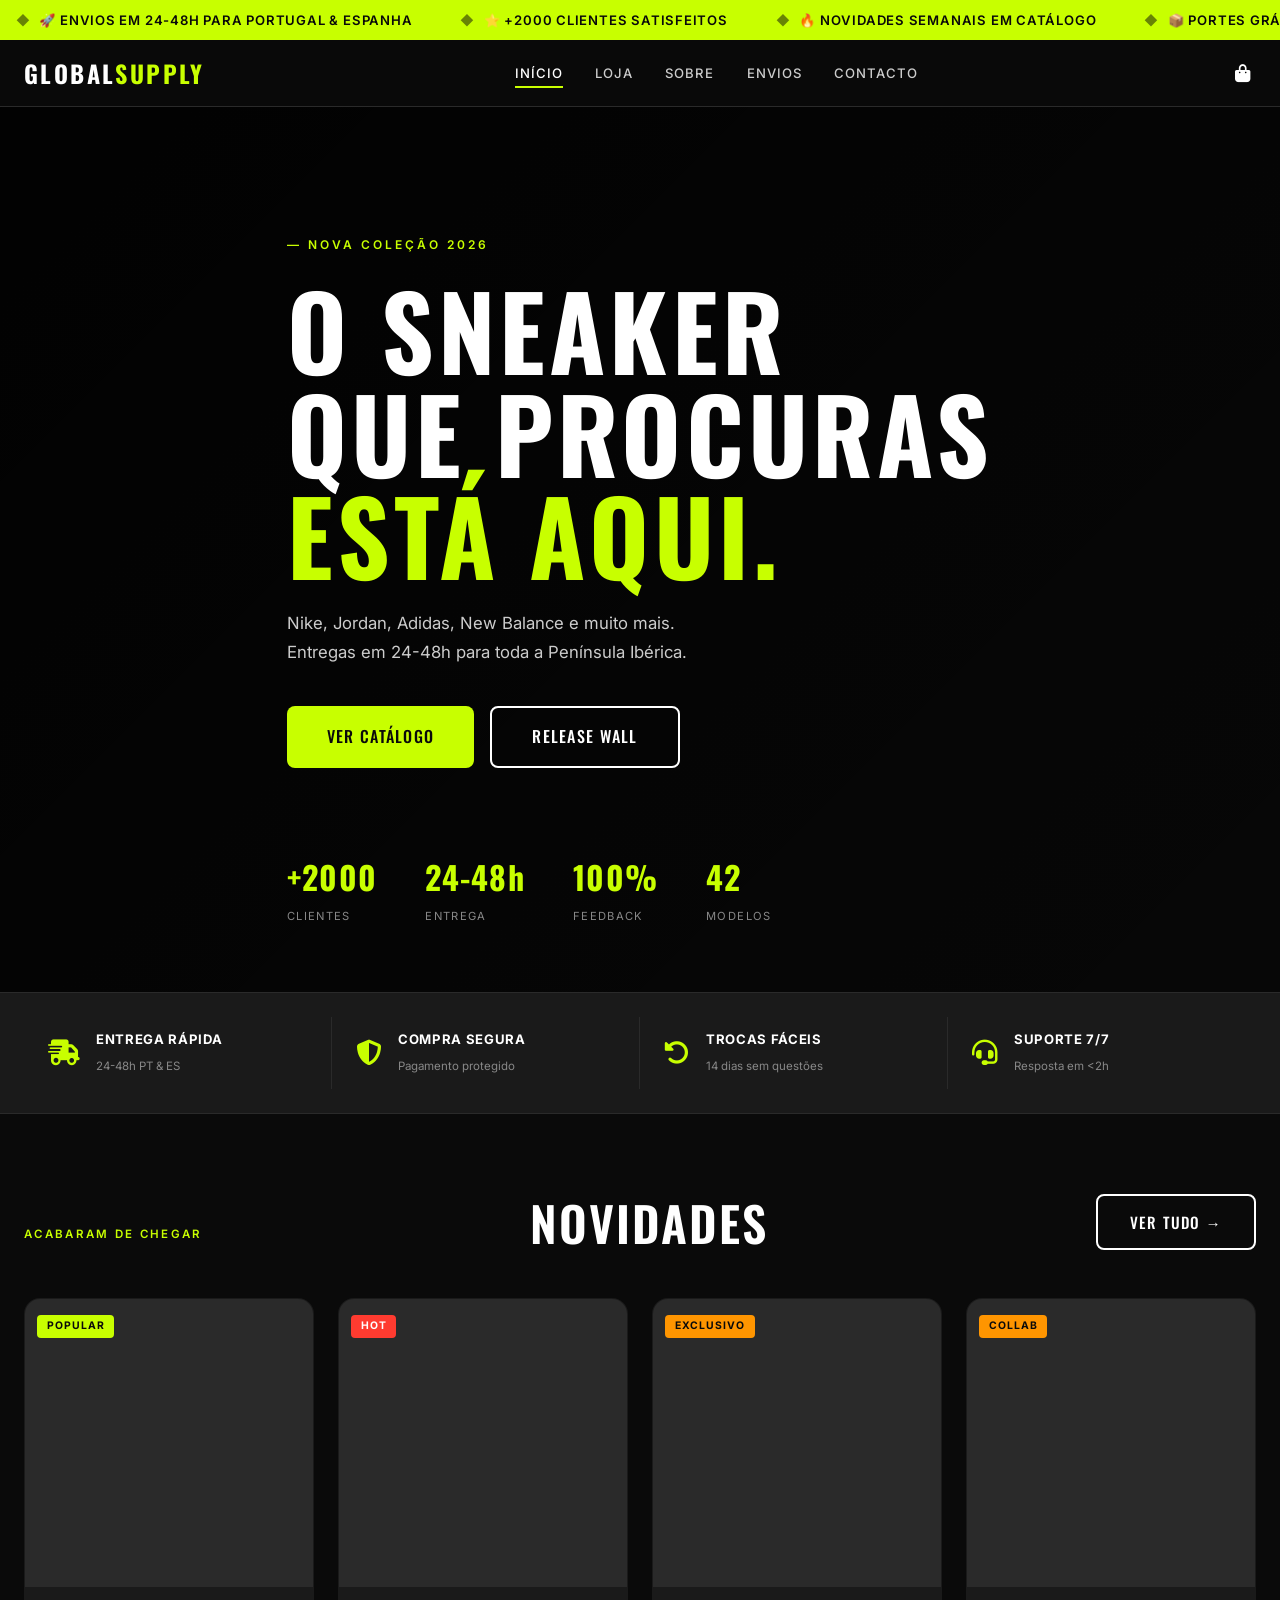
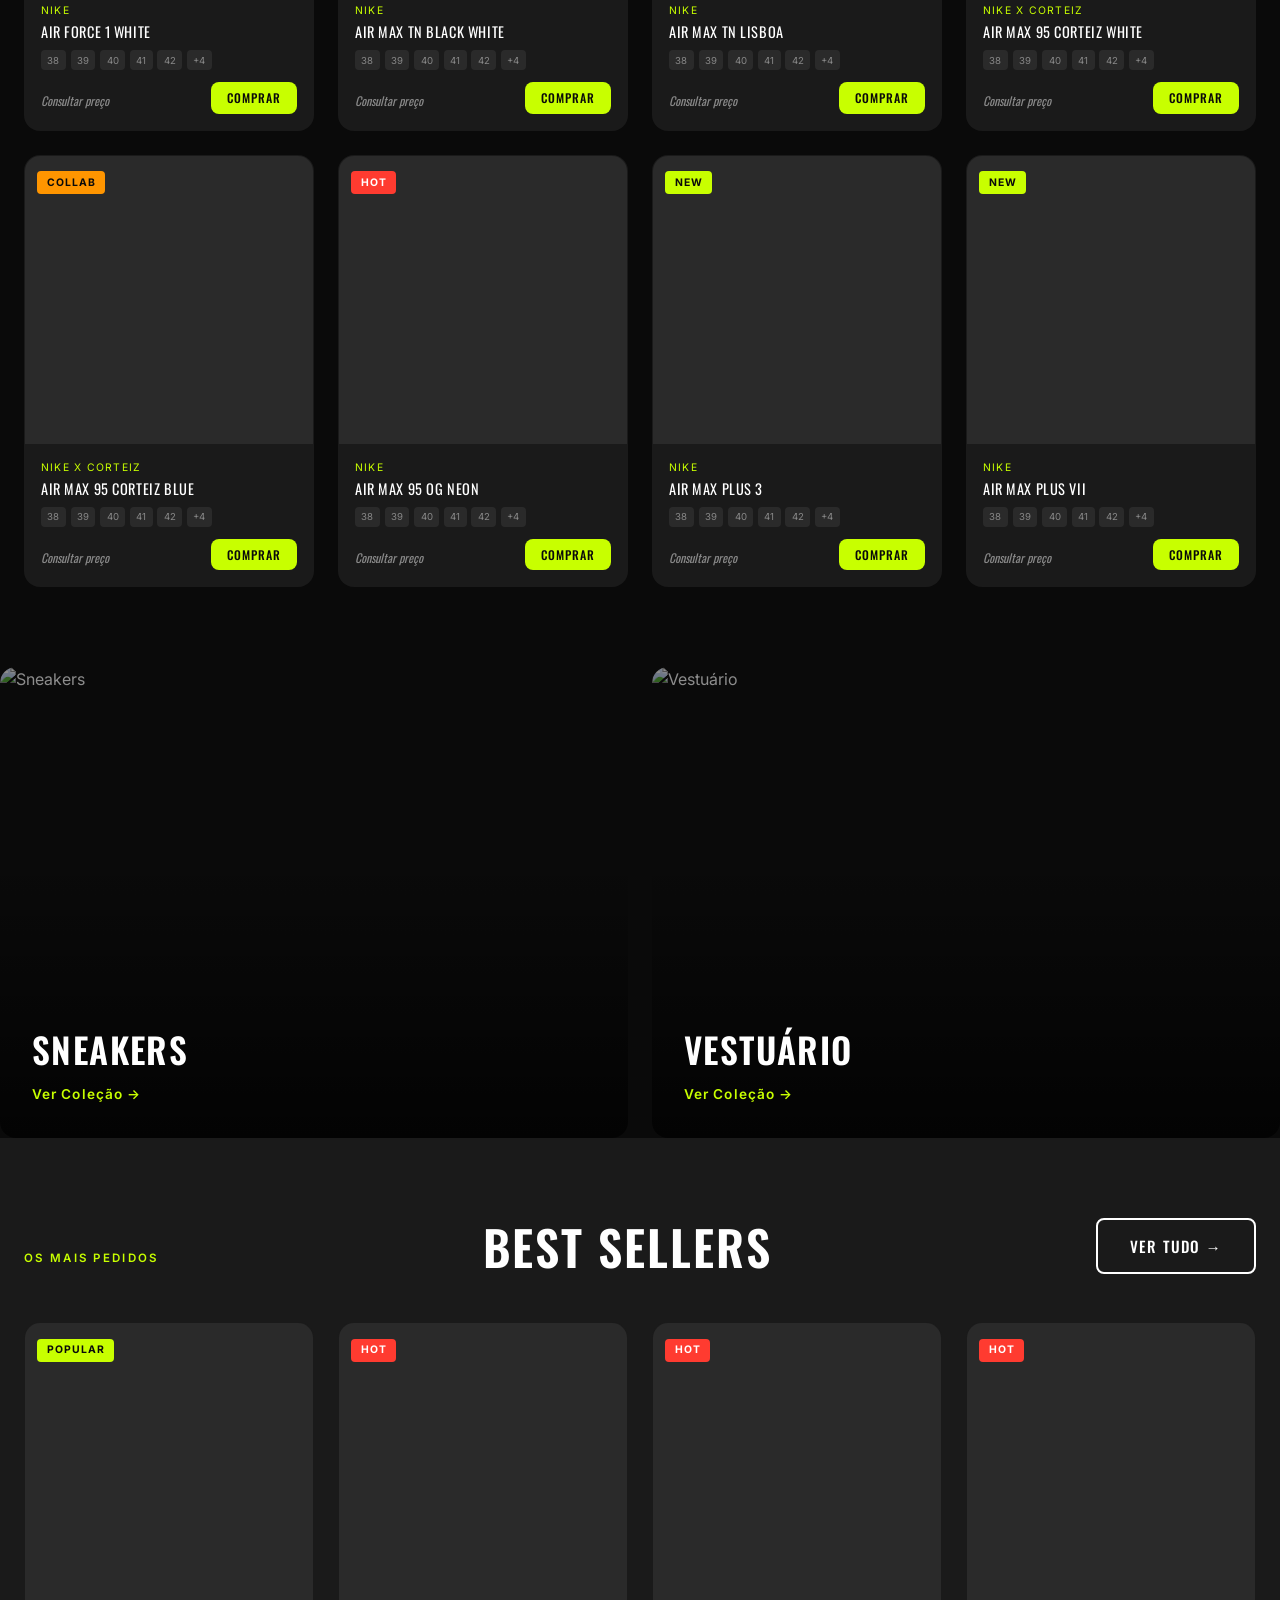
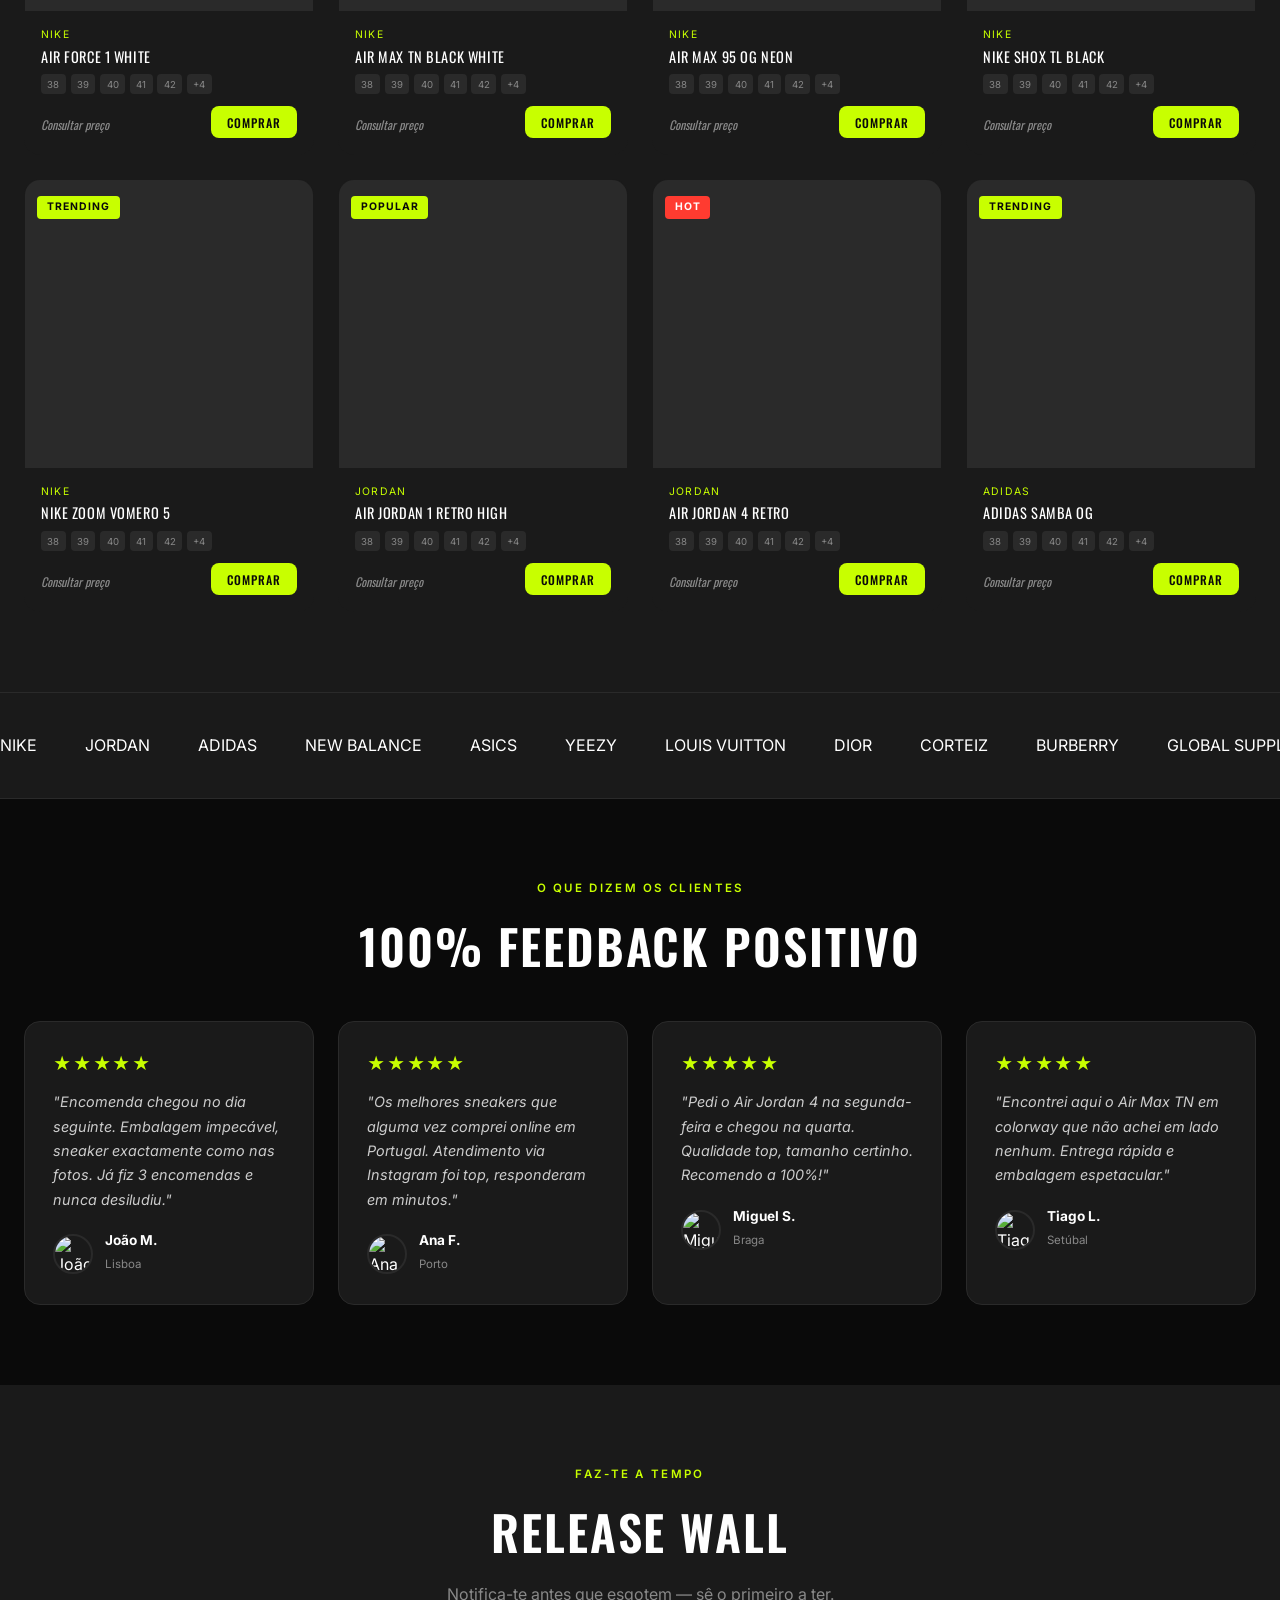
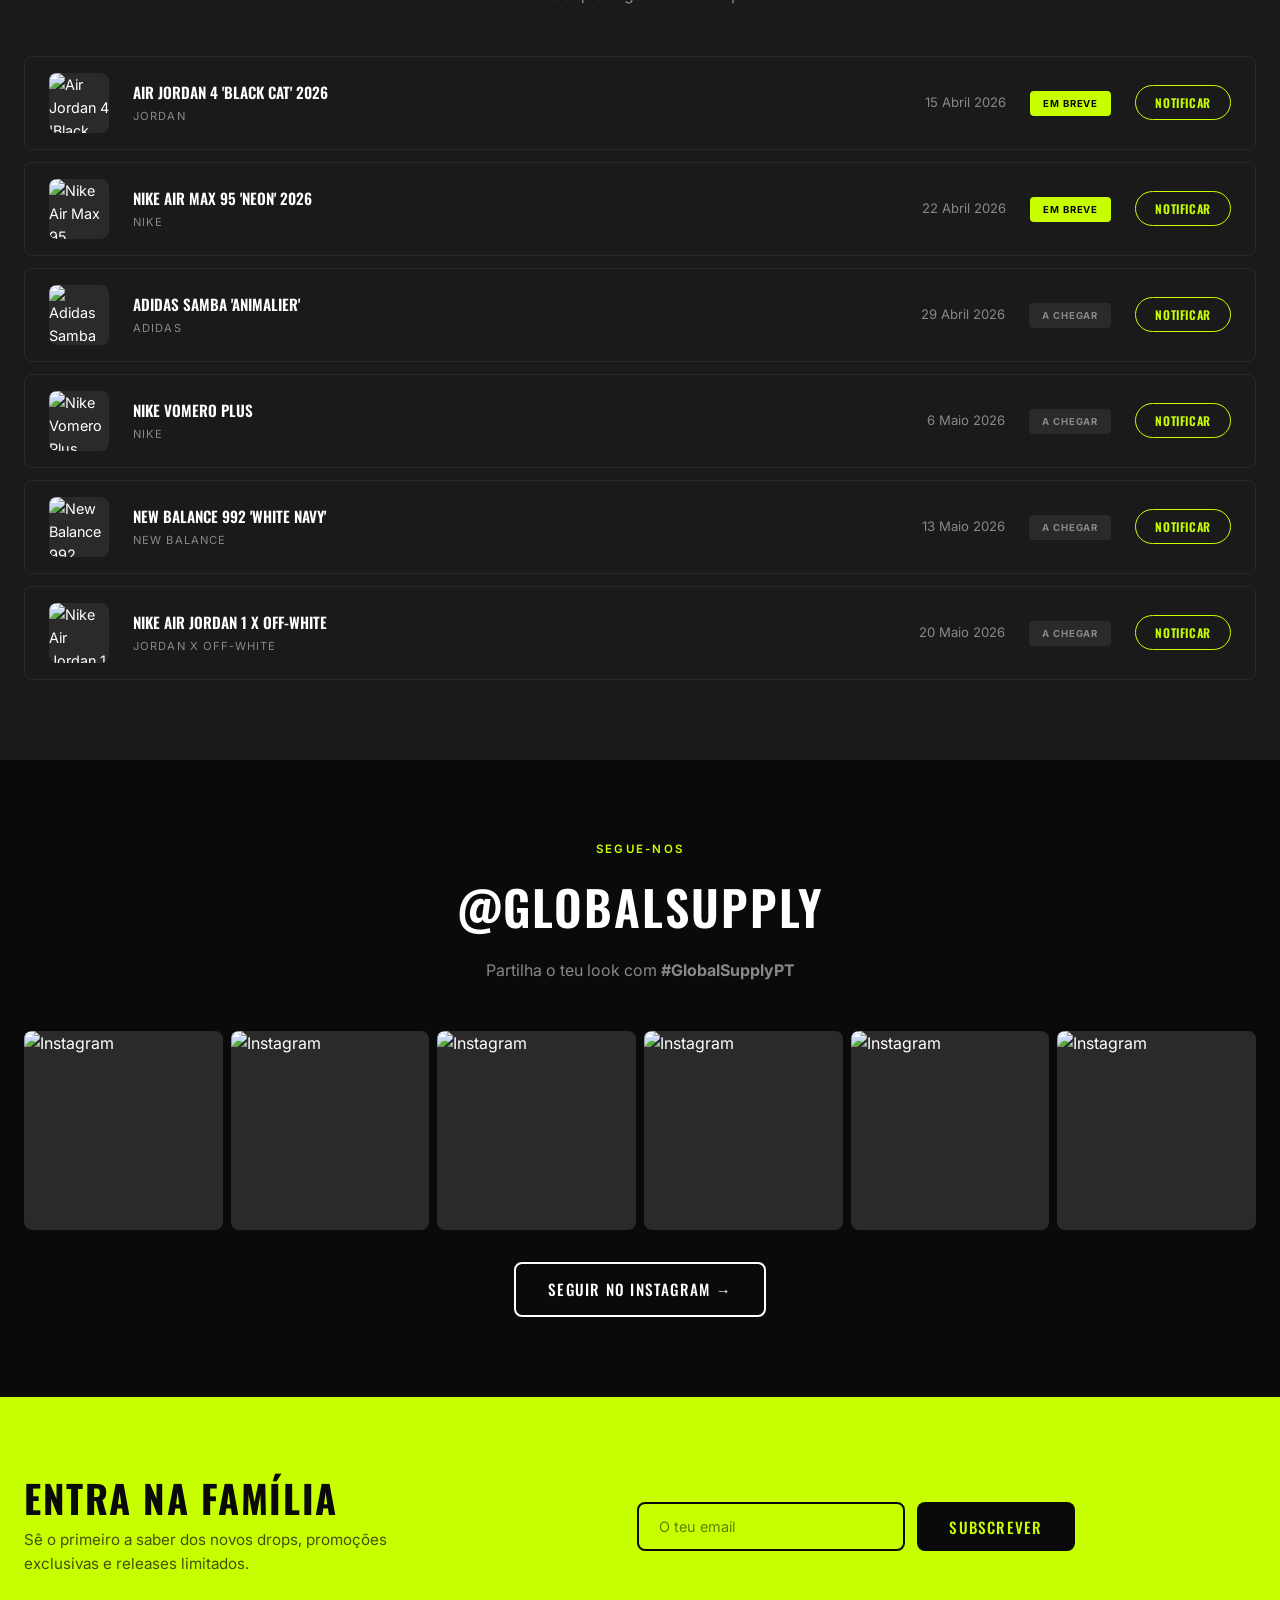
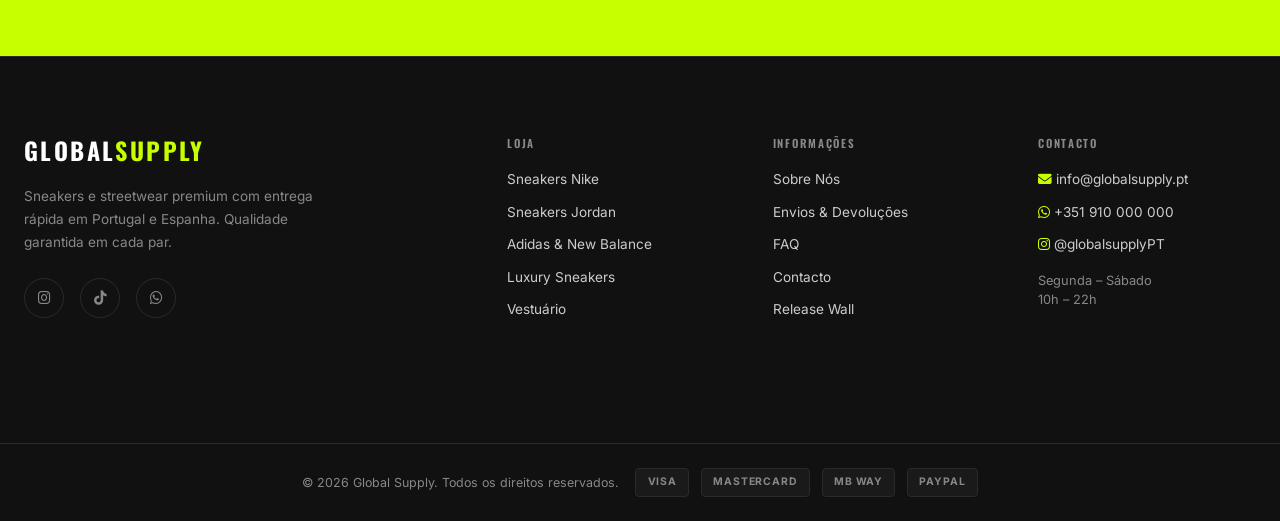
==== index.html @ 7aad477e "Fix: replace broken Unsplash images with picsum.photos + remove duplicate CSS hero/trust block" ====
<!DOCTYPE html>
<html lang="pt">
<head>
  <meta charset="UTF-8">
  <meta name="viewport" content="width=device-width, initial-scale=1.0">
  <meta name="description" content="Global Supply — Sneakers e Streetwear Premium. Entrega rápida em Portugal e Espanha.">
  <title>Global Supply | Sneakers & Streetwear</title>
  <link rel="preconnect" href="https://fonts.googleapis.com">
  <link rel="preconnect" href="https://fonts.gstatic.com" crossorigin>
  <link href="https://fonts.googleapis.com/css2?family=Oswald:wght@400;500;600;700&family=Inter:wght@300;400;500;600;700&display=swap" rel="stylesheet">
  <link rel="stylesheet" href="https://cdnjs.cloudflare.com/ajax/libs/font-awesome/6.5.0/css/all.min.css">
  <link rel="stylesheet" href="css/style.css">
</head>
<body>

<!-- ANNOUNCEMENT BAR -->
<div class="announcement-bar">
  <div class="announcement-track">
    <span>🚀 Envios em 24-48h para Portugal &amp; Espanha</span>
    <span>⭐ +2000 clientes satisfeitos</span>
    <span>🔥 Novidades semanais em catálogo</span>
    <span>📦 Portes grátis em compras acima de €70</span>
    <span>🚀 Envios em 24-48h para Portugal &amp; Espanha</span>
    <span>⭐ +2000 clientes satisfeitos</span>
    <span>🔥 Novidades semanais em catálogo</span>
    <span>📦 Portes grátis em compras acima de €70</span>
  </div>
</div>

<!-- HEADER -->
<header class="header" id="header">
  <div class="header-inner container">
    <a href="index.html" class="logo">GLOBAL<span>SUPPLY</span></a>
    <nav class="nav">
      <a href="index.html" class="active">Início</a>
      <a href="pages/shop.html">Loja</a>
      <a href="pages/about.html">Sobre</a>
      <a href="pages/shipping.html">Envios</a>
      <a href="pages/contact.html">Contacto</a>
    </nav>
    <div class="header-actions">
      <button class="cart-btn" onclick="openCart()" aria-label="Carrinho">
        <i class="fas fa-shopping-bag"></i>
        <span class="cart-count"></span>
      </button>
      <button class="hamburger" onclick="toggleMobileNav()" aria-label="Menu">
        <span></span><span></span><span></span>
      </button>
    </div>
  </div>
</header>

<!-- MOBILE NAV -->
<nav class="mobile-nav" id="mobile-nav">
  <div class="mobile-nav-header">
    <span class="logo">GLOBAL<em>SUPPLY</em></span>
    <button onclick="toggleMobileNav()" style="background:none;border:none;color:var(--white);font-size:1.5rem;cursor:pointer">✕</button>
  </div>
  <a href="index.html" onclick="toggleMobileNav()">Início</a>
  <a href="pages/shop.html" onclick="toggleMobileNav()">Loja</a>
  <a href="pages/about.html" onclick="toggleMobileNav()">Sobre Nós</a>
  <a href="pages/shipping.html" onclick="toggleMobileNav()">Envios &amp; Devoluções</a>
  <a href="pages/faq.html" onclick="toggleMobileNav()">FAQ</a>
  <a href="pages/contact.html" onclick="toggleMobileNav()">Contacto</a>
</nav>

<!-- HERO -->
<section class="hero">
  <div class="hero-bg" style="background-image:url('https://picsum.photos/seed/gshero/1920/1080')"></div>
  <div class="hero-overlay"></div>
  <div class="container hero-content">
    <p class="hero-eyebrow">— Nova Coleção 2026</p>
    <h1 class="hero-title">O SNEAKER<br>QUE PROCURAS<br><span>ESTÁ AQUI.</span></h1>
    <p class="hero-sub">Nike, Jordan, Adidas, New Balance e muito mais.<br>Entregas em 24-48h para toda a Península Ibérica.</p>
    <div class="hero-ctas">
      <a href="pages/shop.html" class="btn btn-primary btn-lg">Ver Catálogo</a>
      <a href="#releases" class="btn btn-outline btn-lg">Release Wall</a>
    </div>
    <div class="hero-stats">
      <div class="hero-stat">
        <span class="stat-num">+2000</span>
        <span class="stat-label">Clientes</span>
      </div>
      <div class="hero-stat">
        <span class="stat-num">24-48h</span>
        <span class="stat-label">Entrega</span>
      </div>
      <div class="hero-stat">
        <span class="stat-num">100%</span>
        <span class="stat-label">Feedback</span>
      </div>
      <div class="hero-stat">
        <span class="stat-num">42</span>
        <span class="stat-label">Modelos</span>
      </div>
    </div>
  </div>
</section>

<!-- TRUST BAR -->
<section class="trust-bar">
  <div class="container trust-grid">
    <div class="trust-item">
      <i class="fas fa-shipping-fast"></i>
      <div>
        <strong>Entrega Rápida</strong>
        <span>24-48h PT &amp; ES</span>
      </div>
    </div>
    <div class="trust-item">
      <i class="fas fa-shield-alt"></i>
      <div>
        <strong>Compra Segura</strong>
        <span>Pagamento protegido</span>
      </div>
    </div>
    <div class="trust-item">
      <i class="fas fa-undo-alt"></i>
      <div>
        <strong>Trocas Fáceis</strong>
        <span>14 dias sem questões</span>
      </div>
    </div>
    <div class="trust-item">
      <i class="fas fa-headset"></i>
      <div>
        <strong>Suporte 7/7</strong>
        <span>Resposta em &lt;2h</span>
      </div>
    </div>
  </div>
</section>

<!-- NEW ARRIVALS -->
<section class="section" id="new-arrivals">
  <div class="container">
    <div class="section-header">
      <p class="section-eyebrow">Acabaram de chegar</p>
      <h2 class="section-title">NOVIDADES</h2>
      <a href="pages/shop.html" class="btn btn-outline">Ver Tudo →</a>
    </div>
    <div class="products-grid" id="new-arrivals-grid">
      <!-- JS renders here -->
    </div>
  </div>
</section>

<!-- CATEGORY SPLIT -->
<section class="category-split">
  <a href="pages/shop.html?cat=sneakers" class="cat-card">
    <img src="https://picsum.photos/seed/gscat1/900/675" alt="Sneakers">
    <div class="cat-card-overlay"></div>
    <div class="cat-card-content">
      <h3>SNEAKERS</h3>
      <span>Ver Coleção →</span>
    </div>
  </a>
  <a href="pages/shop.html?cat=clothing" class="cat-card">
    <img src="https://picsum.photos/seed/gscat2/900/675" alt="Vestuário">
    <div class="cat-card-overlay"></div>
    <div class="cat-card-content">
      <h3>VESTUÁRIO</h3>
      <span>Ver Coleção →</span>
    </div>
  </a>
</section>

<!-- BEST SELLERS -->
<section class="section section-dark" id="best-sellers">
  <div class="container">
    <div class="section-header">
      <p class="section-eyebrow">Os mais pedidos</p>
      <h2 class="section-title">BEST SELLERS</h2>
      <a href="pages/shop.html" class="btn btn-outline">Ver Tudo →</a>
    </div>
    <div class="products-grid" id="best-sellers-grid">
      <!-- JS renders here -->
    </div>
  </div>
</section>

<!-- BRANDS MARQUEE -->
<section class="brands-section">
  <div class="brands-track">
    <span>NIKE</span><span>JORDAN</span><span>ADIDAS</span><span>NEW BALANCE</span>
    <span>ASICS</span><span>YEEZY</span><span>LOUIS VUITTON</span><span>DIOR</span>
    <span>CORTEIZ</span><span>BURBERRY</span><span>GLOBAL SUPPLY</span>
    <span>NIKE</span><span>JORDAN</span><span>ADIDAS</span><span>NEW BALANCE</span>
    <span>ASICS</span><span>YEEZY</span><span>LOUIS VUITTON</span><span>DIOR</span>
    <span>CORTEIZ</span><span>BURBERRY</span><span>GLOBAL SUPPLY</span>
  </div>
</section>

<!-- REVIEWS -->
<section class="section" id="reviews">
  <div class="container">
    <div class="section-header centered">
      <p class="section-eyebrow">O que dizem os clientes</p>
      <h2 class="section-title">100% FEEDBACK POSITIVO</h2>
    </div>
    <div class="reviews-grid">
      <div class="review-card">
        <div class="review-stars">★★★★★</div>
        <p class="review-text">"Encomenda chegou no dia seguinte. Embalagem impecável, sneaker exactamente como nas fotos. Já fiz 3 encomendas e nunca desiludiu."</p>
        <div class="review-author">
          <img src="https://picsum.photos/seed/gsrev1/50/50" alt="João M.">
          <div>
            <strong>João M.</strong>
            <span>Lisboa</span>
          </div>
        </div>
      </div>
      <div class="review-card">
        <div class="review-stars">★★★★★</div>
        <p class="review-text">"Os melhores sneakers que alguma vez comprei online em Portugal. Atendimento via Instagram foi top, responderam em minutos."</p>
        <div class="review-author">
          <img src="https://picsum.photos/seed/gsrev2/50/50" alt="Ana F.">
          <div>
            <strong>Ana F.</strong>
            <span>Porto</span>
          </div>
        </div>
      </div>
      <div class="review-card">
        <div class="review-stars">★★★★★</div>
        <p class="review-text">"Pedi o Air Jordan 4 na segunda-feira e chegou na quarta. Qualidade top, tamanho certinho. Recomendo a 100%!"</p>
        <div class="review-author">
          <img src="https://picsum.photos/seed/gsrev3/50/50" alt="Miguel S.">
          <div>
            <strong>Miguel S.</strong>
            <span>Braga</span>
          </div>
        </div>
      </div>
      <div class="review-card">
        <div class="review-stars">★★★★★</div>
        <p class="review-text">"Encontrei aqui o Air Max TN em colorway que não achei em lado nenhum. Entrega rápida e embalagem espetacular."</p>
        <div class="review-author">
          <img src="https://picsum.photos/seed/gsrev4/50/50" alt="Tiago L.">
          <div>
            <strong>Tiago L.</strong>
            <span>Setúbal</span>
          </div>
        </div>
      </div>
    </div>
  </div>
</section>

<!-- RELEASE WALL -->
<section class="section section-dark" id="releases">
  <div class="container">
    <div class="section-header centered">
      <p class="section-eyebrow">Faz-te a tempo</p>
      <h2 class="section-title">RELEASE WALL</h2>
      <p style="color:var(--text-muted);margin-top:.5rem">Notifica-te antes que esgotem — sê o primeiro a ter.</p>
    </div>
    <div class="release-table" id="release-table">
      <!-- JS renders here -->
    </div>
  </div>
</section>

<!-- INSTAGRAM SECTION -->
<section class="insta-section section">
  <div class="container">
    <div class="section-header centered">
      <p class="section-eyebrow">Segue-nos</p>
      <h2 class="section-title">@GLOBALSUPPLY</h2>
      <p style="color:var(--text-muted);margin-top:.5rem">Partilha o teu look com <strong>#GlobalSupplyPT</strong></p>
    </div>
    <div class="insta-grid">
      <a href="https://instagram.com" target="_blank" rel="noopener" class="insta-post">
        <img src="https://picsum.photos/seed/gsinsta1/400/400" alt="Instagram">
        <div class="insta-hover"><i class="fab fa-instagram"></i></div>
      </a>
      <a href="https://instagram.com" target="_blank" rel="noopener" class="insta-post">
        <img src="https://picsum.photos/seed/gsinsta2/400/400" alt="Instagram">
        <div class="insta-hover"><i class="fab fa-instagram"></i></div>
      </a>
      <a href="https://instagram.com" target="_blank" rel="noopener" class="insta-post">
        <img src="https://picsum.photos/seed/gsinsta3/400/400" alt="Instagram">
        <div class="insta-hover"><i class="fab fa-instagram"></i></div>
      </a>
      <a href="https://instagram.com" target="_blank" rel="noopener" class="insta-post">
        <img src="https://picsum.photos/seed/gsinsta4/400/400" alt="Instagram">
        <div class="insta-hover"><i class="fab fa-instagram"></i></div>
      </a>
      <a href="https://instagram.com" target="_blank" rel="noopener" class="insta-post">
        <img src="https://picsum.photos/seed/gsinsta5/400/400" alt="Instagram">
        <div class="insta-hover"><i class="fab fa-instagram"></i></div>
      </a>
      <a href="https://instagram.com" target="_blank" rel="noopener" class="insta-post">
        <img src="https://picsum.photos/seed/gsinsta6/400/400" alt="Instagram">
        <div class="insta-hover"><i class="fab fa-instagram"></i></div>
      </a>
    </div>
    <div style="text-align:center;margin-top:2rem">
      <a href="https://instagram.com" target="_blank" rel="noopener" class="btn btn-outline">Seguir no Instagram →</a>
    </div>
  </div>
</section>

<!-- NEWSLETTER -->
<section class="newsletter-section">
  <div class="container newsletter-inner">
    <div>
      <h2>ENTRA NA FAMÍLIA</h2>
      <p>Sê o primeiro a saber dos novos drops, promoções exclusivas e releases limitados.</p>
    </div>
    <form class="newsletter-form" id="newsletter-form">
      <input type="email" placeholder="O teu email" required>
      <button type="submit" class="btn btn-primary">Subscrever</button>
    </form>
  </div>
</section>

<!-- FOOTER -->
<footer class="footer">
  <div class="container footer-grid">
    <div class="footer-brand">
      <a href="index.html" class="logo">GLOBAL<span>SUPPLY</span></a>
      <p>Sneakers e streetwear premium com entrega rápida em Portugal e Espanha. Qualidade garantida em cada par.</p>
      <div class="social-links">
        <a href="https://instagram.com" target="_blank" rel="noopener" aria-label="Instagram"><i class="fab fa-instagram"></i></a>
        <a href="https://tiktok.com" target="_blank" rel="noopener" aria-label="TikTok"><i class="fab fa-tiktok"></i></a>
        <a href="https://wa.me/351910000000" target="_blank" rel="noopener" aria-label="WhatsApp"><i class="fab fa-whatsapp"></i></a>
      </div>
    </div>
    <div class="footer-col">
      <h4>Loja</h4>
      <a href="pages/shop.html?cat=sneakers">Sneakers Nike</a>
      <a href="pages/shop.html?cat=sneakers">Sneakers Jordan</a>
      <a href="pages/shop.html?cat=sneakers">Adidas &amp; New Balance</a>
      <a href="pages/shop.html?cat=sneakers">Luxury Sneakers</a>
      <a href="pages/shop.html?cat=clothing">Vestuário</a>
    </div>
    <div class="footer-col">
      <h4>Informações</h4>
      <a href="pages/about.html">Sobre Nós</a>
      <a href="pages/shipping.html">Envios &amp; Devoluções</a>
      <a href="pages/faq.html">FAQ</a>
      <a href="pages/contact.html">Contacto</a>
      <a href="#releases">Release Wall</a>
    </div>
    <div class="footer-col">
      <h4>Contacto</h4>
      <p><i class="fas fa-envelope" style="color:var(--accent)"></i> info@globalsupply.pt</p>
      <p><i class="fab fa-whatsapp" style="color:var(--accent)"></i> +351 910 000 000</p>
      <p><i class="fab fa-instagram" style="color:var(--accent)"></i> @globalsupplyPT</p>
      <p style="margin-top:1rem;font-size:.8rem;color:var(--text-muted)">Segunda – Sábado<br>10h – 22h</p>
    </div>
  </div>
  <div class="footer-bottom">
    <div class="container">
      <p>© 2026 Global Supply. Todos os direitos reservados.</p>
      <div class="payment-icons">
        <span>VISA</span><span>Mastercard</span><span>MB Way</span><span>PayPal</span>
      </div>
    </div>
  </div>
</footer>

<!-- CART SIDEBAR -->
<div class="cart-overlay" id="cart-overlay"></div>
<div class="cart-sidebar" id="cart-sidebar">
  <div class="cart-header">
    <h3>O Teu Carrinho</h3>
    <button onclick="closeCart()" class="cart-close">✕</button>
  </div>
  <div class="cart-items" id="cart-items"></div>
  <div class="cart-footer" id="cart-footer" style="display:none">
    <div class="cart-total">
      <span>Total</span>
      <span id="cart-total-price">—</span>
    </div>
    <p style="font-size:.75rem;color:var(--text-muted);margin-bottom:1rem">Portes calculados no checkout. Envio gratuito acima de €70.</p>
    <a href="pages/contact.html" class="btn btn-primary" style="width:100%;justify-content:center">Finalizar Pedido via WhatsApp</a>
    <button onclick="cart.clear()" class="btn btn-dark" style="width:100%;justify-content:center;margin-top:.75rem">Limpar Carrinho</button>
  </div>
</div>

<!-- SIZE MODAL -->
<div class="size-modal-overlay" id="size-modal-overlay" onclick="if(event.target===this)closeSizeModal()">
  <div class="size-modal">
    <button class="size-modal-close" onclick="closeSizeModal()">✕</button>
    <div class="size-modal-product">
      <img id="modal-product-img" src="" alt="">
      <div>
        <div id="modal-product-brand" style="color:var(--accent);font-size:.8rem;font-weight:600;margin-bottom:.25rem"></div>
        <div id="modal-product-name" style="font-family:'Oswald',sans-serif;font-size:1.3rem;font-weight:700"></div>
        <div style="color:var(--text-muted);font-size:.85rem;margin-top:.25rem">Seleciona o teu tamanho:</div>
      </div>
    </div>
    <div class="size-grid" id="modal-size-grid"></div>
    <div style="display:flex;gap:.75rem;margin-top:1.5rem">
      <button class="btn btn-primary" style="flex:1;justify-content:center" onclick="confirmAddToCart()">Adicionar ao Carrinho</button>
      <button class="btn btn-dark" style="justify-content:center" onclick="closeSizeModal()">Cancelar</button>
    </div>
  </div>
</div>

<!-- SCROLL TOP -->
<button class="scroll-top" id="scroll-top" aria-label="Scroll ao topo">↑</button>

<!-- TOAST -->
<div class="toast" id="toast"></div>

<script src="js/main.js"></script>
<script>
  // Render New Arrivals
  const newArrivalsGrid = document.getElementById('new-arrivals-grid');
  if (newArrivalsGrid) {
    const newItems = PRODUCTS.filter(p => p.new).slice(0, 8);
    newArrivalsGrid.innerHTML = newItems.map(p => renderProductCard(p)).join('');
  }

  // Render Best Sellers
  const bestSellersGrid = document.getElementById('best-sellers-grid');
  if (bestSellersGrid) {
    const popular = PRODUCTS.filter(p => ['POPULAR','HOT','TRENDING'].includes(p.badge)).slice(0, 8);
    bestSellersGrid.innerHTML = popular.map(p => renderProductCard(p)).join('');
  }

  // Render Release Wall
  const releaseTable = document.getElementById('release-table');
  if (releaseTable) {
    releaseTable.innerHTML = RELEASES.map(r => `
      <div class="release-row">
        <img src="${r.image}" alt="${r.name}" class="release-thumb">
        <div class="release-info">
          <div class="release-name">${r.name}</div>
          <div class="release-brand">${r.brand}</div>
        </div>
        <div class="release-date">${r.date}</div>
        <div>${r.status === 'soon' ? '<span class="status-badge status-soon">EM BREVE</span>' : '<span class="status-badge status-coming">A CHEGAR</span>'}</div>
        <button class="btn btn-primary release-notify" style="padding:.5rem 1.2rem;font-size:.75rem" onclick="showToast('✓ Notificação ativada para ' + '${r.name.replace(/'/g,"\\'")}')">Notificar</button>
      </div>
    `).join('');
  }

  // Sticky header
  const header = document.getElementById('header');
  window.addEventListener('scroll', () => {
    header?.classList.toggle('scrolled', window.scrollY > 50);
  });
</script>
</body>
</html>
---- css/style.css ----
/* ============================================
   GLOBAL SUPPLY — stylesheet
   Tema: Dark & Bold
   ============================================ */

/* ---------- Reset & Variables ---------- */
*, *::before, *::after { box-sizing: border-box; margin: 0; padding: 0; }

:root {
  --black:       #0A0A0A;
  --black-soft:  #111111;
  --gray-dark:   #1A1A1A;
  --gray-mid:    #2A2A2A;
  --gray-light:  #3A3A3A;
  --text-muted:  #888888;
  --text-light:  #CCCCCC;
  --white:       #FFFFFF;
  --accent:      #C8FF00;
  --accent-dark: #A0CC00;
  --red:         #FF3B30;

  --font-heading: 'Oswald', sans-serif;
  --font-body:    'Inter', sans-serif;

  --radius:    8px;
  --radius-lg: 16px;
  --shadow:    0 4px 20px rgba(0,0,0,0.4);
  --transition: 0.25s ease;
}

html { scroll-behavior: smooth; font-size: 16px; }

body {
  background: var(--black);
  color: var(--white);
  font-family: var(--font-body);
  line-height: 1.6;
  overflow-x: hidden;
}

a { color: inherit; text-decoration: none; }
img { max-width: 100%; display: block; }
button { cursor: pointer; border: none; outline: none; font-family: var(--font-body); }
ul { list-style: none; }

/* ---------- Typography ---------- */
h1, h2, h3, h4, h5 {
  font-family: var(--font-heading);
  font-weight: 600;
  letter-spacing: 0.04em;
  text-transform: uppercase;
  line-height: 1.1;
}
h1 { font-size: clamp(2.5rem, 6vw, 5rem); }
h2 { font-size: clamp(1.8rem, 4vw, 3rem); }
h3 { font-size: clamp(1.2rem, 2.5vw, 1.8rem); }

.section-title {
  text-align: center;
  margin-bottom: 0.5rem;
}
.section-subtitle {
  text-align: center;
  color: var(--text-muted);
  font-size: 0.95rem;
  margin-bottom: 3rem;
}

/* ---------- Utilities ---------- */
.container { max-width: 1280px; margin: 0 auto; padding: 0 1.5rem; }
.section    { padding: 5rem 0; }
.accent     { color: var(--accent); }
.badge {
  display: inline-block;
  font-size: 0.65rem;
  font-weight: 700;
  letter-spacing: 0.1em;
  text-transform: uppercase;
  padding: 0.2rem 0.6rem;
  border-radius: 4px;
  line-height: 1.6;
}
.badge-new    { background: var(--accent); color: var(--black); }
.badge-sold   { background: var(--gray-mid); color: var(--text-muted); }
.badge-hot    { background: var(--red); color: var(--white); }
.badge-limited { background: #FF9500; color: var(--black); }

/* ---------- Buttons ---------- */
.btn {
  display: inline-flex;
  align-items: center;
  justify-content: center;
  gap: 0.5rem;
  padding: 0.85rem 2rem;
  font-family: var(--font-heading);
  font-size: 0.95rem;
  font-weight: 500;
  letter-spacing: 0.08em;
  text-transform: uppercase;
  border-radius: var(--radius);
  transition: var(--transition);
}
.btn-primary {
  background: var(--accent);
  color: var(--black);
}
.btn-primary:hover { background: var(--accent-dark); transform: translateY(-2px); }

.btn-outline {
  background: transparent;
  color: var(--white);
  border: 2px solid var(--white);
}
.btn-outline:hover { background: var(--white); color: var(--black); }

.btn-dark {
  background: var(--gray-dark);
  color: var(--white);
}
.btn-dark:hover { background: var(--gray-mid); }

.btn-full { width: 100%; }

/* ---------- Announcement Bar ---------- */
.announcement-bar {
  background: var(--accent);
  color: var(--black);
  text-align: center;
  padding: 0.6rem 1rem;
  font-size: 0.82rem;
  font-weight: 600;
  letter-spacing: 0.06em;
  text-transform: uppercase;
}
.announcement-bar a { color: var(--black); text-decoration: underline; }

/* ---------- Header / Nav ---------- */
.header {
  position: sticky;
  top: 0;
  z-index: 1000;
  background: rgba(10, 10, 10, 0.95);
  backdrop-filter: blur(12px);
  border-bottom: 1px solid var(--gray-mid);
}
.header-inner {
  display: flex;
  align-items: center;
  justify-content: space-between;
  padding: 1rem 1.5rem;
  max-width: 1280px;
  margin: 0 auto;
}

/* Logo */
.logo {
  display: flex;
  flex-direction: column;
  line-height: 1;
}
.logo-main {
  font-family: var(--font-heading);
  font-size: 1.5rem;
  font-weight: 700;
  letter-spacing: 0.1em;
  text-transform: uppercase;
  color: var(--white);
}
.logo-main span { color: var(--accent); }
.logo-sub {
  font-size: 0.55rem;
  letter-spacing: 0.3em;
  color: var(--text-muted);
  text-transform: uppercase;
}

/* Nav */
.nav { display: flex; align-items: center; gap: 2rem; }
.nav a {
  font-size: 0.82rem;
  font-weight: 500;
  letter-spacing: 0.08em;
  text-transform: uppercase;
  color: var(--text-light);
  transition: color var(--transition);
  position: relative;
}
.nav a::after {
  content: '';
  position: absolute;
  bottom: -4px; left: 0;
  width: 0; height: 2px;
  background: var(--accent);
  transition: width var(--transition);
}
.nav a:hover, .nav a.active { color: var(--white); }
.nav a:hover::after, .nav a.active::after { width: 100%; }

/* Header Actions */
.header-actions { display: flex; align-items: center; gap: 1rem; }
.header-actions button {
  background: none;
  color: var(--white);
  font-size: 1.1rem;
  padding: 0.4rem;
  transition: color var(--transition);
}
.header-actions button:hover { color: var(--accent); }

.cart-btn { position: relative; }
.cart-count {
  position: absolute;
  top: -4px; right: -6px;
  background: var(--accent);
  color: var(--black);
  font-size: 0.6rem;
  font-weight: 700;
  width: 16px; height: 16px;
  border-radius: 50%;
  display: flex; align-items: center; justify-content: center;
  display: none;
}
.cart-count.visible { display: flex; }

/* Hamburger */
.hamburger {
  display: none;
  flex-direction: column;
  gap: 5px;
  background: none;
  padding: 4px;
}
.hamburger span {
  display: block;
  width: 24px; height: 2px;
  background: var(--white);
  transition: var(--transition);
}

/* Mobile menu */
.mobile-nav {
  display: none;
  position: fixed;
  inset: 0;
  background: var(--black);
  z-index: 999;
  flex-direction: column;
  align-items: center;
  justify-content: center;
  gap: 2rem;
}
.mobile-nav.open { display: flex; }
.mobile-nav a {
  font-family: var(--font-heading);
  font-size: 2rem;
  letter-spacing: 0.1em;
  text-transform: uppercase;
  color: var(--white);
  transition: color var(--transition);
}
.mobile-nav a:hover { color: var(--accent); }
.mobile-nav-close {
  position: absolute;
  top: 1.5rem; right: 1.5rem;
  background: none;
  color: var(--white);
  font-size: 1.5rem;
}

/* ---------- Cart Sidebar ---------- */
.cart-overlay {
  position: fixed;
  inset: 0;
  background: rgba(0,0,0,0.7);
  z-index: 1100;
  opacity: 0;
  pointer-events: none;
  transition: opacity var(--transition);
}
.cart-overlay.open { opacity: 1; pointer-events: all; }

.cart-sidebar {
  position: fixed;
  top: 0; right: -420px;
  width: 420px;
  max-width: 100vw;
  height: 100vh;
  background: var(--black-soft);
  z-index: 1101;
  display: flex;
  flex-direction: column;
  transition: right 0.35s ease;
  border-left: 1px solid var(--gray-mid);
}
.cart-sidebar.open { right: 0; }

.cart-header {
  display: flex;
  align-items: center;
  justify-content: space-between;
  padding: 1.5rem;
  border-bottom: 1px solid var(--gray-mid);
}
.cart-header h3 { font-size: 1.1rem; }
.cart-close {
  background: none;
  color: var(--white);
  font-size: 1.2rem;
}

.cart-items { flex: 1; overflow-y: auto; padding: 1rem 1.5rem; }
.cart-empty {
  text-align: center;
  padding: 3rem 0;
  color: var(--text-muted);
}
.cart-item {
  display: flex;
  gap: 1rem;
  padding: 1rem 0;
  border-bottom: 1px solid var(--gray-mid);
}
.cart-item img { width: 70px; height: 70px; object-fit: cover; border-radius: var(--radius); }
.cart-item-info { flex: 1; }
.cart-item-name { font-size: 0.85rem; font-weight: 600; margin-bottom: 0.25rem; }
.cart-item-size { font-size: 0.75rem; color: var(--text-muted); margin-bottom: 0.5rem; }
.cart-item-price { font-size: 0.9rem; font-weight: 700; color: var(--accent); }
.cart-item-remove {
  background: none;
  color: var(--text-muted);
  font-size: 0.8rem;
  margin-top: 0.5rem;
  transition: color var(--transition);
}
.cart-item-remove:hover { color: var(--red); }

.cart-footer {
  padding: 1.5rem;
  border-top: 1px solid var(--gray-mid);
}
.cart-total {
  display: flex;
  justify-content: space-between;
  align-items: center;
  margin-bottom: 1rem;
  font-size: 1rem;
  font-weight: 700;
}
.cart-total-price { color: var(--accent); font-size: 1.2rem; }
.cart-note {
  font-size: 0.75rem;
  color: var(--text-muted);
  text-align: center;
  margin-top: 0.75rem;
}



/* ---------- Product Grid ---------- */
.products-grid {
  display: grid;
  grid-template-columns: repeat(auto-fill, minmax(250px, 1fr));
  gap: 1.5rem;
}

.product-card {
  background: var(--gray-dark);
  border-radius: var(--radius-lg);
  overflow: hidden;
  transition: transform var(--transition), box-shadow var(--transition);
  border: 1px solid transparent;
}
.product-card:hover {
  transform: translateY(-6px);
  box-shadow: var(--shadow);
  border-color: var(--gray-mid);
}

.product-card-img {
  position: relative;
  aspect-ratio: 1;
  overflow: hidden;
  background: var(--gray-mid);
}
.product-card-img img {
  width: 100%; height: 100%;
  object-fit: cover;
  transition: transform 0.4s ease;
}
.product-card:hover .product-card-img img { transform: scale(1.05); }

.product-card-badge {
  position: absolute;
  top: 0.75rem; left: 0.75rem;
  z-index: 1;
}
.product-card-actions {
  position: absolute;
  bottom: 0; left: 0; right: 0;
  background: linear-gradient(transparent, rgba(0,0,0,0.8));
  padding: 1rem 0.75rem 0.75rem;
  transform: translateY(100%);
  transition: transform var(--transition);
  display: flex;
  gap: 0.5rem;
}
.product-card:hover .product-card-actions { transform: translateY(0); }
.product-card-actions button {
  flex: 1;
  padding: 0.5rem;
  font-size: 0.7rem;
  font-weight: 700;
  letter-spacing: 0.05em;
  text-transform: uppercase;
  border-radius: 6px;
}

.product-card-info { padding: 1rem; }
.product-card-brand {
  font-size: 0.65rem;
  text-transform: uppercase;
  letter-spacing: 0.12em;
  color: var(--accent);
  margin-bottom: 0.25rem;
}
.product-card-name {
  font-family: var(--font-heading);
  font-size: 0.9rem;
  letter-spacing: 0.04em;
  text-transform: uppercase;
  margin-bottom: 0.5rem;
  line-height: 1.3;
}
.product-card-sizes {
  display: flex;
  flex-wrap: wrap;
  gap: 0.3rem;
  margin-bottom: 0.75rem;
}
.size-dot {
  font-size: 0.6rem;
  color: var(--text-muted);
  background: var(--gray-mid);
  padding: 0.15rem 0.4rem;
  border-radius: 4px;
}
.product-card-footer {
  display: flex;
  align-items: center;
  justify-content: space-between;
}
.product-price {
  font-family: var(--font-heading);
  font-size: 1.1rem;
  color: var(--accent);
}
.product-price-tbd {
  font-size: 0.75rem;
  color: var(--text-muted);
  font-style: italic;
}

/* ---------- Category Banner ---------- */
.category-split {
  display: grid;
  grid-template-columns: 1fr 1fr;
  gap: 1.5rem;
}
.category-card {
  position: relative;
  aspect-ratio: 4/3;
  border-radius: var(--radius-lg);
  overflow: hidden;
}
.category-card img {
  width: 100%; height: 100%;
  object-fit: cover;
  transition: transform 0.5s ease;
  filter: brightness(0.5);
}
.category-card:hover img { transform: scale(1.05); filter: brightness(0.4); }
.category-card-content {
  position: absolute;
  bottom: 2rem; left: 2rem;
  z-index: 1;
}
.category-card-content h3 { margin-bottom: 0.75rem; font-size: 2rem; }

/* ---------- Brands Marquee ---------- */
.brands-section {
  padding: 2.5rem 0;
  background: var(--gray-dark);
  border-top: 1px solid var(--gray-mid);
  border-bottom: 1px solid var(--gray-mid);
  overflow: hidden;
}
.brands-track {
  display: flex;
  gap: 3rem;
  animation: marquee 20s linear infinite;
  white-space: nowrap;
}
.brand-name {
  font-family: var(--font-heading);
  font-size: 1.1rem;
  letter-spacing: 0.15em;
  color: var(--text-muted);
  text-transform: uppercase;
  transition: color var(--transition);
  flex-shrink: 0;
}
.brand-name:hover { color: var(--accent); }
.brand-sep { color: var(--gray-light); font-size: 1rem; flex-shrink: 0; }
@keyframes marquee {
  from { transform: translateX(0); }
  to   { transform: translateX(-50%); }
}

/* ---------- Reviews ---------- */
.reviews-grid {
  display: grid;
  grid-template-columns: repeat(auto-fill, minmax(300px, 1fr));
  gap: 1.5rem;
}
.review-card {
  background: var(--gray-dark);
  border-radius: var(--radius-lg);
  padding: 1.75rem;
  border: 1px solid var(--gray-mid);
  transition: border-color var(--transition);
}
.review-card:hover { border-color: var(--accent); }
.review-stars { color: var(--accent); font-size: 0.9rem; margin-bottom: 0.75rem; }
.review-text {
  font-size: 0.92rem;
  color: var(--text-light);
  line-height: 1.7;
  margin-bottom: 1rem;
  font-style: italic;
}
.review-author {
  display: flex;
  align-items: center;
  gap: 0.75rem;
}
.review-avatar {
  width: 36px; height: 36px;
  border-radius: 50%;
  background: var(--gray-mid);
  display: flex;
  align-items: center;
  justify-content: center;
  font-size: 0.8rem;
  font-weight: 700;
  color: var(--accent);
}
.review-name { font-size: 0.85rem; font-weight: 600; }
.review-date { font-size: 0.7rem; color: var(--text-muted); }
.review-product { font-size: 0.7rem; color: var(--text-muted); margin-top: 0.25rem; }

/* ---------- Release Wall ---------- */
.release-table {
  width: 100%;
  border-collapse: collapse;
  font-size: 0.9rem;
}
.release-table th {
  text-align: left;
  padding: 0.75rem 1rem;
  font-size: 0.7rem;
  letter-spacing: 0.1em;
  text-transform: uppercase;
  color: var(--text-muted);
  border-bottom: 1px solid var(--gray-mid);
}
.release-table td {
  padding: 1rem;
  border-bottom: 1px solid var(--gray-dark);
}
.release-table tr:hover td { background: var(--gray-dark); }
.release-img {
  width: 50px; height: 50px;
  border-radius: var(--radius);
  object-fit: cover;
}
.release-name { font-weight: 600; margin-bottom: 0.2rem; }
.release-brand { font-size: 0.7rem; color: var(--text-muted); }
.status-badge {
  display: inline-block;
  padding: 0.2rem 0.7rem;
  border-radius: 100px;
  font-size: 0.65rem;
  font-weight: 700;
  letter-spacing: 0.05em;
  text-transform: uppercase;
}
.status-soon { background: rgba(200,255,0,0.15); color: var(--accent); }
.status-coming { background: rgba(255,149,0,0.15); color: #FF9500; }
.release-notify {
  background: none;
  color: var(--accent);
  border: 1px solid var(--accent);
  padding: 0.3rem 0.8rem;
  border-radius: 100px;
  font-size: 0.7rem;
  font-weight: 600;
  letter-spacing: 0.05em;
  transition: var(--transition);
}
.release-notify:hover { background: var(--accent); color: var(--black); }

/* ---------- Instagram Section ---------- */
.insta-grid {
  display: grid;
  grid-template-columns: repeat(6, 1fr);
  gap: 0.5rem;
}
.insta-item {
  aspect-ratio: 1;
  overflow: hidden;
  border-radius: var(--radius);
  position: relative;
}
.insta-item img {
  width: 100%; height: 100%;
  object-fit: cover;
  transition: transform 0.4s ease;
  filter: brightness(0.8);
}
.insta-item:hover img { transform: scale(1.1); filter: brightness(1); }
.insta-overlay {
  position: absolute;
  inset: 0;
  background: rgba(200,255,0,0.15);
  opacity: 0;
  transition: opacity var(--transition);
  display: flex;
  align-items: center;
  justify-content: center;
  font-size: 1.2rem;
}
.insta-item:hover .insta-overlay { opacity: 1; }
.insta-cta {
  text-align: center;
  margin-top: 2rem;
}
.insta-handle {
  font-family: var(--font-heading);
  font-size: 1.5rem;
  color: var(--text-muted);
  margin-bottom: 1rem;
}

/* ---------- Newsletter ---------- */
.newsletter {
  background: var(--gray-dark);
  border-radius: var(--radius-lg);
  padding: 4rem 2rem;
  text-align: center;
  border: 1px solid var(--gray-mid);
}
.newsletter h2 { margin-bottom: 0.75rem; }
.newsletter p { color: var(--text-muted); margin-bottom: 2rem; }
.newsletter-form {
  display: flex;
  gap: 0.75rem;
  max-width: 480px;
  margin: 0 auto;
}
.newsletter-form input {
  flex: 1;
  background: var(--gray-mid);
  border: 1px solid var(--gray-light);
  color: var(--white);
  padding: 0.85rem 1.25rem;
  border-radius: var(--radius);
  font-size: 0.9rem;
  font-family: var(--font-body);
  transition: border-color var(--transition);
}
.newsletter-form input::placeholder { color: var(--text-muted); }
.newsletter-form input:focus { outline: none; border-color: var(--accent); }

/* ---------- Footer ---------- */
.footer {
  background: var(--black-soft);
  border-top: 1px solid var(--gray-mid);
  padding: 4rem 0 2rem;
}
.footer-grid {
  display: grid;
  grid-template-columns: 2fr 1fr 1fr 1fr;
  gap: 3rem;
  margin-bottom: 3rem;
}
.footer-brand p {
  color: var(--text-muted);
  font-size: 0.85rem;
  line-height: 1.7;
  margin: 1rem 0 1.5rem;
  max-width: 260px;
}
.footer-social { display: flex; gap: 0.75rem; }
.social-btn {
  width: 38px; height: 38px;
  border-radius: 50%;
  background: var(--gray-mid);
  display: flex;
  align-items: center;
  justify-content: center;
  font-size: 0.9rem;
  transition: background var(--transition), color var(--transition);
  color: var(--white);
}
.social-btn:hover { background: var(--accent); color: var(--black); }

.footer-col h5 {
  font-size: 0.75rem;
  letter-spacing: 0.12em;
  margin-bottom: 1.25rem;
  color: var(--text-muted);
}
.footer-col ul li { margin-bottom: 0.6rem; }
.footer-col ul a {
  font-size: 0.85rem;
  color: var(--text-light);
  transition: color var(--transition);
}
.footer-col ul a:hover { color: var(--accent); }

.footer-bottom {
  display: flex;
  align-items: center;
  justify-content: space-between;
  padding-top: 2rem;
  border-top: 1px solid var(--gray-mid);
  flex-wrap: wrap;
  gap: 1rem;
}
.footer-bottom p { font-size: 0.78rem; color: var(--text-muted); }
.payment-icons { display: flex; gap: 0.5rem; }
.pay-badge {
  background: var(--gray-mid);
  border-radius: 4px;
  padding: 0.3rem 0.6rem;
  font-size: 0.65rem;
  font-weight: 700;
  letter-spacing: 0.05em;
  color: var(--text-light);
}

/* ---------- Shop Page Filters ---------- */
.shop-layout {
  display: grid;
  grid-template-columns: 240px 1fr;
  gap: 2rem;
  align-items: start;
}
.filters-sidebar {
  background: var(--gray-dark);
  border-radius: var(--radius-lg);
  padding: 1.5rem;
  position: sticky;
  top: 100px;
}
.filter-group { margin-bottom: 2rem; }
.filter-group h5 {
  font-size: 0.7rem;
  letter-spacing: 0.12em;
  text-transform: uppercase;
  color: var(--text-muted);
  margin-bottom: 1rem;
}
.filter-btn {
  display: block;
  width: 100%;
  text-align: left;
  background: none;
  color: var(--text-light);
  padding: 0.5rem 0.75rem;
  border-radius: 6px;
  font-size: 0.85rem;
  margin-bottom: 0.3rem;
  transition: var(--transition);
}
.filter-btn:hover, .filter-btn.active { background: var(--gray-mid); color: var(--white); }
.filter-btn.active { color: var(--accent); }

.size-grid { display: grid; grid-template-columns: repeat(4, 1fr); gap: 0.4rem; }
.size-btn {
  background: var(--gray-mid);
  color: var(--text-light);
  border: 1px solid transparent;
  border-radius: 6px;
  padding: 0.4rem;
  font-size: 0.75rem;
  text-align: center;
  transition: var(--transition);
}
.size-btn:hover { border-color: var(--accent); color: var(--accent); }
.size-btn.active { background: var(--accent); color: var(--black); border-color: var(--accent); }

/* Shop header */
.shop-header {
  display: flex;
  align-items: center;
  justify-content: space-between;
  margin-bottom: 1.5rem;
}
.shop-header h3 { font-size: 1rem; }
.shop-count { font-size: 0.8rem; color: var(--text-muted); }
.shop-sort {
  background: var(--gray-dark);
  color: var(--white);
  border: 1px solid var(--gray-mid);
  padding: 0.5rem 1rem;
  border-radius: var(--radius);
  font-size: 0.82rem;
  font-family: var(--font-body);
}

/* ---------- Page Hero (inner pages) ---------- */
.page-hero {
  padding: 6rem 0 3rem;
  text-align: center;
  background: linear-gradient(to bottom, var(--gray-dark), var(--black));
  border-bottom: 1px solid var(--gray-mid);
}
.page-hero h1 { margin-bottom: 0.75rem; }
.page-hero p { color: var(--text-muted); max-width: 500px; margin: 0 auto; }

/* ---------- FAQ ---------- */
.faq-item { border-bottom: 1px solid var(--gray-mid); }
.faq-question {
  display: flex;
  align-items: center;
  justify-content: space-between;
  padding: 1.25rem 0;
  cursor: pointer;
  font-weight: 600;
  font-size: 0.95rem;
  transition: color var(--transition);
}
.faq-question:hover { color: var(--accent); }
.faq-icon { font-size: 1.2rem; transition: transform var(--transition); color: var(--text-muted); }
.faq-item.open .faq-icon { transform: rotate(45deg); color: var(--accent); }
.faq-answer {
  max-height: 0;
  overflow: hidden;
  transition: max-height 0.35s ease;
  font-size: 0.9rem;
  color: var(--text-muted);
  line-height: 1.8;
}
.faq-item.open .faq-answer { max-height: 300px; padding-bottom: 1.25rem; }

/* ---------- Contact Form ---------- */
.contact-grid {
  display: grid;
  grid-template-columns: 1fr 1fr;
  gap: 4rem;
  align-items: start;
}
.form-group { margin-bottom: 1.25rem; }
.form-group label {
  display: block;
  font-size: 0.78rem;
  text-transform: uppercase;
  letter-spacing: 0.08em;
  color: var(--text-muted);
  margin-bottom: 0.5rem;
}
.form-group input,
.form-group textarea,
.form-group select {
  width: 100%;
  background: var(--gray-dark);
  border: 1px solid var(--gray-mid);
  color: var(--white);
  padding: 0.85rem 1rem;
  border-radius: var(--radius);
  font-size: 0.9rem;
  font-family: var(--font-body);
  transition: border-color var(--transition);
}
.form-group input:focus,
.form-group textarea:focus,
.form-group select:focus {
  outline: none;
  border-color: var(--accent);
}
.form-group textarea { resize: vertical; min-height: 140px; }
.form-group select { appearance: none; }

.contact-info { display: flex; flex-direction: column; gap: 1.5rem; }
.contact-item {
  display: flex;
  gap: 1rem;
  align-items: flex-start;
}
.contact-icon {
  font-size: 1.2rem;
  width: 42px; height: 42px;
  background: var(--gray-dark);
  border-radius: var(--radius);
  display: flex;
  align-items: center;
  justify-content: center;
  flex-shrink: 0;
}
.contact-item h5 { font-size: 0.78rem; color: var(--text-muted); margin-bottom: 0.25rem; letter-spacing: 0.08em; }
.contact-item p { font-size: 0.9rem; }

/* ---------- About Page ---------- */
.about-grid {
  display: grid;
  grid-template-columns: 1fr 1fr;
  gap: 4rem;
  align-items: center;
}
.about-img {
  border-radius: var(--radius-lg);
  overflow: hidden;
  aspect-ratio: 4/5;
}
.about-img img { width: 100%; height: 100%; object-fit: cover; }
.about-content h2 { margin-bottom: 1.5rem; }
.about-content p {
  color: var(--text-muted);
  line-height: 1.8;
  margin-bottom: 1.25rem;
  font-size: 0.95rem;
}
.about-values {
  display: grid;
  grid-template-columns: 1fr 1fr;
  gap: 1rem;
  margin-top: 2rem;
}
.value-item {
  background: var(--gray-dark);
  border-radius: var(--radius);
  padding: 1.25rem;
  border-left: 3px solid var(--accent);
}
.value-item h5 { font-size: 0.8rem; margin-bottom: 0.4rem; }
.value-item p { font-size: 0.78rem; color: var(--text-muted); line-height: 1.5; }

/* ---------- Shipping Page ---------- */
.shipping-grid {
  display: grid;
  grid-template-columns: repeat(3, 1fr);
  gap: 1.5rem;
  margin-bottom: 4rem;
}
.ship-card {
  background: var(--gray-dark);
  border-radius: var(--radius-lg);
  padding: 2rem;
  text-align: center;
  border: 1px solid var(--gray-mid);
}
.ship-card .icon { font-size: 2.5rem; margin-bottom: 1rem; }
.ship-card h4 { margin-bottom: 0.75rem; }
.ship-card p { font-size: 0.85rem; color: var(--text-muted); line-height: 1.7; }
.ship-table { width: 100%; border-collapse: collapse; font-size: 0.88rem; }
.ship-table th {
  text-align: left;
  padding: 0.75rem 1rem;
  background: var(--gray-dark);
  font-size: 0.7rem;
  letter-spacing: 0.1em;
  text-transform: uppercase;
  color: var(--text-muted);
}
.ship-table td { padding: 0.9rem 1rem; border-bottom: 1px solid var(--gray-dark); }
.ship-table tr:hover td { background: var(--gray-dark); }

/* ---------- Toast Notification ---------- */
.toast {
  position: fixed;
  bottom: 2rem;
  right: 2rem;
  background: var(--accent);
  color: var(--black);
  padding: 0.9rem 1.5rem;
  border-radius: var(--radius);
  font-size: 0.85rem;
  font-weight: 700;
  z-index: 9999;
  transform: translateY(100px);
  opacity: 0;
  transition: all 0.35s ease;
  display: flex;
  align-items: center;
  gap: 0.5rem;
}
.toast.show { transform: translateY(0); opacity: 1; }

/* ---------- Size Modal ---------- */
.size-modal-overlay {
  position: fixed;
  inset: 0;
  background: rgba(0,0,0,0.8);
  z-index: 1200;
  display: flex;
  align-items: flex-end;
  justify-content: center;
  opacity: 0;
  pointer-events: none;
  transition: opacity var(--transition);
}
.size-modal-overlay.open { opacity: 1; pointer-events: all; }
.size-modal {
  background: var(--black-soft);
  border-radius: var(--radius-lg) var(--radius-lg) 0 0;
  padding: 2rem;
  width: 100%;
  max-width: 480px;
  border: 1px solid var(--gray-mid);
  transform: translateY(100%);
  transition: transform 0.35s ease;
}
.size-modal-overlay.open .size-modal { transform: translateY(0); }
.size-modal-header {
  display: flex;
  justify-content: space-between;
  align-items: center;
  margin-bottom: 1.5rem;
}
.size-modal-product {
  display: flex;
  gap: 1rem;
  align-items: center;
  margin-bottom: 1.5rem;
  padding-bottom: 1.5rem;
  border-bottom: 1px solid var(--gray-mid);
}
.size-modal-product img { width: 70px; height: 70px; object-fit: cover; border-radius: var(--radius); }
.size-modal-product h4 { font-size: 0.9rem; margin-bottom: 0.25rem; }
.size-modal-product p { font-size: 0.75rem; color: var(--text-muted); }
.size-modal-grid { display: grid; grid-template-columns: repeat(5, 1fr); gap: 0.5rem; margin-bottom: 1.5rem; }
.size-option {
  padding: 0.65rem;
  background: var(--gray-mid);
  border: 1px solid transparent;
  border-radius: var(--radius);
  font-size: 0.82rem;
  text-align: center;
  cursor: pointer;
  transition: var(--transition);
  color: var(--white);
}
.size-option:hover { border-color: var(--accent); color: var(--accent); }
.size-option.selected { background: var(--accent); color: var(--black); border-color: var(--accent); }
.size-option.unavailable { opacity: 0.3; cursor: not-allowed; }

/* ---------- Breadcrumb ---------- */
.breadcrumb {
  display: flex;
  align-items: center;
  gap: 0.5rem;
  font-size: 0.78rem;
  color: var(--text-muted);
  margin-bottom: 2rem;
}
.breadcrumb a:hover { color: var(--accent); }
.breadcrumb-sep { color: var(--gray-light); }

/* ---------- Scroll to top ---------- */
.scroll-top {
  position: fixed;
  bottom: 2rem;
  left: 2rem;
  width: 42px; height: 42px;
  background: var(--gray-mid);
  color: var(--white);
  border-radius: 50%;
  display: flex;
  align-items: center;
  justify-content: center;
  font-size: 1rem;
  z-index: 100;
  opacity: 0;
  transform: translateY(20px);
  transition: all var(--transition);
  border: 1px solid var(--gray-light);
}
.scroll-top.visible { opacity: 1; transform: translateY(0); }
.scroll-top:hover { background: var(--accent); color: var(--black); border-color: var(--accent); }

/* ---------- Announcement Track (marquee) ---------- */
.announcement-track {
  display: inline-flex;
  gap: 3rem;
  animation: marquee 25s linear infinite;
  white-space: nowrap;
}
.announcement-track span::before { content: '◆ '; opacity: .5; margin-right: .3rem; }

/* ---------- Logo (anchor tag) ---------- */
a.logo {
  font-family: var(--font-heading);
  font-size: 1.5rem;
  font-weight: 700;
  letter-spacing: 0.1em;
  text-transform: uppercase;
  color: var(--white);
  display: inline-block;
  line-height: 1.1;
}
a.logo span, a.logo em { color: var(--accent); font-style: normal; }

/* ---------- Button size variant ---------- */
.btn-lg { padding: 1rem 2.5rem; font-size: 1rem; }

/* ---------- Section Dark ---------- */
.section-dark { background: var(--gray-dark); }

/* ---------- Section Header flex row ---------- */
.section-header {
  display: flex;
  align-items: flex-end;
  justify-content: space-between;
  margin-bottom: 3rem;
  flex-wrap: wrap;
  gap: 1rem;
}
.section-header.centered {
  flex-direction: column;
  align-items: center;
  text-align: center;
}
.section-eyebrow {
  font-size: 0.72rem;
  letter-spacing: 0.2em;
  text-transform: uppercase;
  color: var(--accent);
  font-weight: 600;
  margin-bottom: 0.4rem;
}
.section-header .section-title { margin-bottom: 0; text-align: left; }
.section-header.centered .section-title { text-align: center; }

/* ---------- Hero (full) ---------- */
.hero {
  position: relative;
  min-height: 95vh;
  display: flex;
  align-items: center;
  overflow: hidden;
}
.hero-bg {
  position: absolute;
  inset: 0;
  background-size: cover;
  background-position: center;
  transform: scale(1.05);
  transition: transform 8s ease;
}
.hero:hover .hero-bg { transform: scale(1); }
.hero-overlay {
  position: absolute;
  inset: 0;
  background: linear-gradient(135deg, rgba(0,0,0,.85) 0%, rgba(0,0,0,.5) 60%, rgba(0,0,0,.3) 100%);
}
.hero-content {
  position: relative;
  z-index: 1;
  padding: 8rem 1.5rem 10rem;
}
.hero-eyebrow {
  font-size: .75rem;
  letter-spacing: .25em;
  text-transform: uppercase;
  color: var(--accent);
  font-weight: 600;
  margin-bottom: 1.5rem;
}
.hero-title {
  font-size: clamp(3rem, 8vw, 6.5rem);
  font-family: var(--font-heading);
  font-weight: 700;
  text-transform: uppercase;
  letter-spacing: .04em;
  line-height: 1;
  margin-bottom: 1.5rem;
}
.hero-title span { color: var(--accent); }
.hero-sub {
  font-size: 1.05rem;
  color: var(--text-light);
  max-width: 520px;
  line-height: 1.7;
  margin-bottom: 2.5rem;
}
.hero-ctas { display: flex; gap: 1rem; flex-wrap: wrap; margin-bottom: 4rem; }
.hero-stats {
  position: absolute;
  bottom: 4rem; left: 1.5rem; right: 1.5rem;
  display: flex; gap: 3rem;
  z-index: 1;
}
.stat-num {
  display: block;
  font-family: var(--font-heading);
  font-size: 2rem;
  font-weight: 700;
  color: var(--accent);
  letter-spacing: .04em;
}
.stat-label {
  font-size: .7rem;
  text-transform: uppercase;
  letter-spacing: .12em;
  color: var(--text-muted);
}

/* ---------- Trust Bar ---------- */
.trust-bar { background: var(--gray-dark); border-top: 1px solid var(--gray-mid); border-bottom: 1px solid var(--gray-mid); padding: 1.5rem 0; }
.trust-grid { display: grid; grid-template-columns: repeat(4, 1fr); gap: 0; }
.trust-item {
  display: flex; align-items: center; gap: 1rem;
  padding: 0.75rem 1.5rem;
  border-right: 1px solid var(--gray-mid);
}
.trust-item:last-child { border-right: none; }
.trust-item i { font-size: 1.6rem; color: var(--accent); flex-shrink: 0; }
.trust-item strong { display: block; font-size: .82rem; text-transform: uppercase; letter-spacing: .05em; margin-bottom: .1rem; }
.trust-item span { font-size: .72rem; color: var(--text-muted); }

/* ---------- Category cards (split section) ---------- */
.cat-card {
  position: relative;
  display: block;
  aspect-ratio: 4/3;
  border-radius: var(--radius-lg);
  overflow: hidden;
}
.cat-card img { width: 100%; height: 100%; object-fit: cover; transition: transform .5s ease; filter: brightness(.55); }
.cat-card:hover img { transform: scale(1.05); filter: brightness(.4); }
.cat-card-overlay { position: absolute; inset: 0; background: linear-gradient(to top, rgba(0,0,0,.7) 0%, transparent 60%); }
.cat-card-content { position: absolute; bottom: 2rem; left: 2rem; z-index: 1; }
.cat-card-content h3 { font-size: 2.2rem; margin-bottom: .75rem; }
.cat-card-content span { font-size: .85rem; color: var(--accent); font-weight: 600; letter-spacing: .08em; }

/* ---------- Review cards ---------- */
.reviews-grid { display: grid; grid-template-columns: repeat(auto-fill, minmax(280px, 1fr)); gap: 1.5rem; }
.review-card {
  background: var(--gray-dark);
  border: 1px solid var(--gray-mid);
  border-radius: var(--radius-lg);
  padding: 1.75rem;
  transition: border-color var(--transition), transform var(--transition);
}
.review-card:hover { border-color: var(--accent); transform: translateY(-4px); }
.review-stars { color: var(--accent); font-size: 1.1rem; letter-spacing: .1em; margin-bottom: .75rem; }
.review-text { color: var(--text-light); font-size: .9rem; line-height: 1.7; margin-bottom: 1.25rem; font-style: italic; }
.review-author { display: flex; align-items: center; gap: .75rem; }
.review-author img { width: 40px; height: 40px; border-radius: 50%; object-fit: cover; border: 2px solid var(--gray-mid); }
.review-author strong { display: block; font-size: .85rem; line-height: 1.3; }
.review-author span { font-size: .72rem; color: var(--text-muted); }

/* ---------- Release Wall ---------- */
.release-table { display: flex; flex-direction: column; gap: .75rem; }
.release-row {
  display: grid;
  grid-template-columns: 60px 1fr auto auto auto;
  align-items: center;
  gap: 1.5rem;
  background: var(--gray-dark);
  border: 1px solid var(--gray-mid);
  border-radius: var(--radius);
  padding: 1rem 1.5rem;
  transition: border-color var(--transition);
}
.release-row:hover { border-color: var(--gray-light); }
.release-thumb { width: 60px; height: 60px; border-radius: 8px; object-fit: cover; background: var(--gray-mid); }
.release-name { font-family: var(--font-heading); font-size: .95rem; font-weight: 600; text-transform: uppercase; }
.release-brand { font-size: .7rem; color: var(--text-muted); letter-spacing: .1em; text-transform: uppercase; margin-top: .2rem; }
.release-date { font-size: .82rem; color: var(--text-muted); white-space: nowrap; }
.status-badge {
  font-size: .6rem;
  font-weight: 700;
  letter-spacing: .1em;
  text-transform: uppercase;
  padding: .3rem .8rem;
  border-radius: 4px;
  white-space: nowrap;
}
.status-soon { background: var(--accent); color: var(--black); }
.status-coming { background: var(--gray-mid); color: var(--text-muted); }

/* ---------- Instagram ---------- */
.insta-grid {
  display: grid;
  grid-template-columns: repeat(6, 1fr);
  gap: .5rem;
}
.insta-post { position: relative; aspect-ratio: 1; overflow: hidden; background: var(--gray-mid); border-radius: var(--radius); }
.insta-post img { width: 100%; height: 100%; object-fit: cover; transition: transform .4s ease, filter .4s ease; }
.insta-post:hover img { transform: scale(1.1); filter: brightness(.5); }
.insta-hover {
  position: absolute; inset: 0;
  display: flex; align-items: center; justify-content: center;
  opacity: 0; transition: opacity var(--transition);
}
.insta-post:hover .insta-hover { opacity: 1; }
.insta-hover i { font-size: 2rem; color: var(--white); }

/* ---------- Newsletter ---------- */
.newsletter-section { background: var(--accent); padding: 5rem 0; }
.newsletter-inner {
  display: flex;
  align-items: center;
  justify-content: space-between;
  gap: 2rem;
  flex-wrap: wrap;
}
.newsletter-inner h2 { font-size: clamp(1.5rem, 3vw, 2.5rem); color: var(--black); font-family: var(--font-heading); font-weight: 700; text-transform: uppercase; margin-bottom: .5rem; }
.newsletter-inner p { color: var(--black); opacity: .7; font-size: .95rem; max-width: 400px; }
.newsletter-form { display: flex; gap: .75rem; flex-wrap: wrap; }
.newsletter-form input[type="email"] {
  padding: .85rem 1.25rem;
  border: 2px solid var(--black);
  border-radius: var(--radius);
  background: transparent;
  color: var(--black);
  font-size: .9rem;
  min-width: 260px;
  outline: none;
}
.newsletter-form input::placeholder { color: rgba(0,0,0,.5); }
.newsletter-form .btn-primary { background: var(--black); color: var(--accent); }
.newsletter-form .btn-primary:hover { background: #111; }

/* ---------- Footer ---------- */
.footer { background: var(--black-soft); border-top: 1px solid var(--gray-mid); padding: 5rem 0 0; }
.footer-grid { display: grid; grid-template-columns: 2fr 1fr 1fr 1fr; gap: 3rem; padding-bottom: 4rem; }
.footer-brand p { font-size: .85rem; color: var(--text-muted); margin-top: 1rem; line-height: 1.7; max-width: 300px; }
.social-links { display: flex; gap: 1rem; margin-top: 1.5rem; }
.social-links a {
  width: 40px; height: 40px;
  border: 1px solid var(--gray-mid);
  border-radius: 50%;
  display: flex; align-items: center; justify-content: center;
  font-size: .9rem;
  color: var(--text-muted);
  transition: all var(--transition);
}
.social-links a:hover { border-color: var(--accent); color: var(--accent); }
.footer-col h4 {
  font-size: .7rem;
  letter-spacing: .15em;
  text-transform: uppercase;
  color: var(--text-muted);
  margin-bottom: 1.25rem;
}
.footer-col a, .footer-col p {
  display: block;
  font-size: .85rem;
  color: var(--text-light);
  margin-bottom: .75rem;
  transition: color var(--transition);
  line-height: 1.5;
}
.footer-col a:hover { color: var(--accent); }
.footer-bottom {
  border-top: 1px solid var(--gray-mid);
  padding: 1.5rem 0;
}
.footer-bottom .container {
  display: flex; align-items: center;
  justify-content: space-between; flex-wrap: wrap; gap: 1rem;
}
.footer-bottom p { font-size: .78rem; color: var(--text-muted); }
.payment-icons { display: flex; gap: .75rem; flex-wrap: wrap; }
.payment-icons span {
  font-size: .65rem;
  font-weight: 700;
  letter-spacing: .08em;
  color: var(--text-muted);
  background: var(--gray-dark);
  border: 1px solid var(--gray-mid);
  padding: .3rem .7rem;
  border-radius: 4px;
  text-transform: uppercase;
}

/* ---------- Cart Sidebar ---------- */
.cart-overlay {
  position: fixed; inset: 0; background: rgba(0,0,0,.7);
  z-index: 1099; opacity: 0; pointer-events: none;
  transition: opacity var(--transition);
}
.cart-overlay.open { opacity: 1; pointer-events: all; }
.cart-sidebar {
  position: fixed; top: 0; right: -420px;
  width: 420px; max-width: 100vw;
  height: 100vh;
  background: var(--gray-dark);
  border-left: 1px solid var(--gray-mid);
  z-index: 1100; display: flex; flex-direction: column;
  transition: right .35s ease;
}
.cart-sidebar.open { right: 0; }
.cart-header {
  display: flex; align-items: center; justify-content: space-between;
  padding: 1.5rem; border-bottom: 1px solid var(--gray-mid);
}
.cart-header h3 { font-family: var(--font-heading); font-size: 1.1rem; letter-spacing: .06em; text-transform: uppercase; }
.cart-close {
  background: none; border: none; color: var(--text-muted);
  font-size: 1.1rem; cursor: pointer; transition: color var(--transition);
}
.cart-close:hover { color: var(--accent); }
.cart-items { flex: 1; overflow-y: auto; padding: 1.5rem; }
.cart-items::-webkit-scrollbar { width: 4px; }
.cart-items::-webkit-scrollbar-thumb { background: var(--gray-mid); border-radius: 2px; }
.cart-empty { text-align: center; padding: 3rem 0; color: var(--text-muted); font-size: .9rem; }
.cart-item { display: flex; gap: 1rem; margin-bottom: 1.25rem; padding-bottom: 1.25rem; border-bottom: 1px solid var(--gray-mid); }
.cart-item:last-child { border-bottom: none; }
.cart-item img { width: 70px; height: 70px; border-radius: 8px; object-fit: cover; background: var(--gray-mid); flex-shrink: 0; }
.cart-item-info { flex: 1; min-width: 0; }
.cart-item-name { font-family: var(--font-heading); font-size: .85rem; letter-spacing: .04em; text-transform: uppercase; margin-bottom: .2rem; white-space: nowrap; overflow: hidden; text-overflow: ellipsis; }
.cart-item-size { font-size: .72rem; color: var(--text-muted); margin-bottom: .4rem; }
.cart-item-price { font-size: .85rem; color: var(--accent); font-weight: 600; }
.cart-item-remove { background: none; border: none; font-size: .72rem; color: var(--text-muted); cursor: pointer; text-decoration: underline; margin-top: .4rem; padding: 0; transition: color var(--transition); }
.cart-item-remove:hover { color: var(--red); }
.cart-footer { padding: 1.5rem; border-top: 1px solid var(--gray-mid); }
.cart-total { display: flex; justify-content: space-between; align-items: center; margin-bottom: 1rem; }
.cart-total span:first-child { font-size: .82rem; color: var(--text-muted); text-transform: uppercase; letter-spacing: .08em; }
.cart-total span:last-child { font-family: var(--font-heading); font-size: 1.3rem; color: var(--accent); }
.cart-btn { position: relative; background: none; border: none; color: var(--white); font-size: 1.2rem; cursor: pointer; }
.cart-count {
  position: absolute; top: -6px; right: -8px;
  background: var(--accent); color: var(--black);
  font-size: .55rem; font-weight: 700;
  width: 18px; height: 18px;
  border-radius: 50%; display: flex; align-items: center; justify-content: center;
  opacity: 0; transition: opacity var(--transition);
}
.cart-count.visible { opacity: 1; }

/* ---------- Size Modal ---------- */
.size-modal-overlay {
  position: fixed; inset: 0;
  background: rgba(0,0,0,.85);
  z-index: 1200; display: flex; align-items: center; justify-content: center;
  padding: 1rem;
  opacity: 0; pointer-events: none; transition: opacity var(--transition);
}
.size-modal-overlay.open { opacity: 1; pointer-events: all; }
.size-modal {
  background: var(--gray-dark); border: 1px solid var(--gray-mid);
  border-radius: var(--radius-lg); padding: 2rem;
  width: 100%; max-width: 480px;
  max-height: 90vh; overflow-y: auto;
  position: relative;
  transform: translateY(20px); transition: transform var(--transition);
}
.size-modal-overlay.open .size-modal { transform: translateY(0); }
.size-modal-close { position: absolute; top: 1rem; right: 1rem; background: none; font-size: 1.1rem; color: var(--text-muted); cursor: pointer; transition: color var(--transition); }
.size-modal-close:hover { color: var(--accent); }
.size-modal-product { display: flex; gap: 1rem; align-items: flex-start; margin-bottom: 1.5rem; padding-bottom: 1.5rem; border-bottom: 1px solid var(--gray-mid); }
.size-modal-product img { width: 80px; height: 80px; border-radius: 8px; object-fit: cover; background: var(--gray-mid); flex-shrink: 0; }
.size-grid { display: grid; grid-template-columns: repeat(auto-fill, minmax(58px, 1fr)); gap: .5rem; }
.size-option {
  background: var(--gray-mid); border: 1px solid var(--gray-light);
  color: var(--white); border-radius: 6px;
  padding: .6rem; font-size: .78rem; font-weight: 600;
  text-align: center; cursor: pointer; transition: all var(--transition);
}
.size-option:hover { border-color: var(--white); }
.size-option.selected { background: var(--accent); color: var(--black); border-color: var(--accent); }

/* ---------- Toast ---------- */
.toast {
  position: fixed; bottom: 2rem; right: 2rem;
  background: var(--gray-dark); border: 1px solid var(--accent);
  color: var(--white); padding: .85rem 1.5rem;
  border-radius: var(--radius); font-size: .85rem;
  z-index: 1500; transform: translateY(20px); opacity: 0;
  transition: all var(--transition); pointer-events: none;
  max-width: 320px;
}
.toast.show { transform: translateY(0); opacity: 1; }

/* ---------- Page Hero (inner pages) ---------- */
.page-hero {
  position: relative; min-height: 300px;
  display: flex; align-items: flex-end;
  background-size: cover; background-position: center;
  padding-bottom: 3rem;
}
.page-hero-overlay { position: absolute; inset: 0; background: rgba(0,0,0,.75); }
.page-hero-content { position: relative; z-index: 1; }
.page-hero-content h1 { font-size: clamp(2rem, 5vw, 3.5rem); margin-bottom: .75rem; }
.page-hero-content p { color: var(--text-muted); max-width: 500px; }
.breadcrumb { display: flex; gap: .5rem; align-items: center; font-size: .75rem; color: var(--text-muted); margin-bottom: 1rem; }
.breadcrumb a:hover { color: var(--accent); }

/* ---------- Hamburger ---------- */
.hamburger {
  display: none; flex-direction: column; justify-content: center;
  gap: 4px; background: none; border: none;
  width: 28px; height: 24px; cursor: pointer;
}
.hamburger span { display: block; height: 2px; background: var(--white); border-radius: 2px; transition: all var(--transition); }

/* ---------- Mobile Nav ---------- */
.mobile-nav {
  position: fixed; inset: 0; background: var(--black-soft);
  z-index: 1100; display: none; flex-direction: column;
  padding: 1.5rem;
}
.mobile-nav.open { display: flex; }
.mobile-nav-header { display: flex; justify-content: space-between; align-items: center; margin-bottom: 2.5rem; }
.mobile-nav a {
  padding: 1rem 0; border-bottom: 1px solid var(--gray-mid);
  font-family: var(--font-heading); font-size: 1.3rem;
  letter-spacing: .06em; text-transform: uppercase;
  color: var(--text-light); transition: color var(--transition);
}
.mobile-nav a:hover { color: var(--accent); }

/* ---------- Shop page filters ---------- */
.filter-bar { display: flex; gap: 1rem; align-items: center; justify-content: space-between; margin-bottom: 2rem; flex-wrap: wrap; }
.filter-tabs { display: flex; gap: .5rem; flex-wrap: wrap; }
.filter-tab {
  background: var(--gray-dark); border: 1px solid var(--gray-mid);
  color: var(--text-muted); padding: .45rem 1.1rem;
  border-radius: 50px; font-size: .75rem; font-weight: 600;
  letter-spacing: .06em; text-transform: uppercase;
  cursor: pointer; transition: all var(--transition);
}
.filter-tab:hover { border-color: var(--white); color: var(--white); }
.filter-tab.active { background: var(--accent); border-color: var(--accent); color: var(--black); }
.shop-sort select {
  background: var(--gray-dark); border: 1px solid var(--gray-mid);
  color: var(--text-muted); padding: .5rem 1rem;
  border-radius: var(--radius); font-size: .78rem; cursor: pointer;
}
.results-count { font-size: .78rem; color: var(--text-muted); margin-bottom: 1.5rem; }
.shop-empty { text-align: center; padding: 5rem 0; color: var(--text-muted); }
.products-grid--large { grid-template-columns: repeat(auto-fill, minmax(240px, 1fr)); }

/* ---------- About page ---------- */
.about-grid { display: grid; grid-template-columns: 1fr 1fr; gap: 5rem; align-items: center; }
.about-text p { color: var(--text-muted); line-height: 1.8; }
.about-image img { width: 100%; height: 500px; object-fit: cover; border-radius: var(--radius-lg); border: 1px solid var(--gray-mid); }
.values-grid { display: grid; grid-template-columns: repeat(auto-fill, minmax(220px, 1fr)); gap: 1.5rem; margin-top: 3rem; }
.value-card {
  background: var(--gray-mid); border: 1px solid var(--gray-light);
  border-radius: var(--radius-lg); padding: 2rem 1.5rem;
  text-align: center; transition: border-color var(--transition), transform var(--transition);
}
.value-card:hover { border-color: var(--accent); transform: translateY(-4px); }
.value-card i { font-size: 2rem; color: var(--accent); margin-bottom: 1rem; }
.value-card h3 { font-size: 1rem; margin-bottom: .75rem; font-family: var(--font-heading); text-transform: uppercase; }
.value-card p { font-size: .85rem; color: var(--text-muted); line-height: 1.7; }
.stats-row { display: grid; grid-template-columns: repeat(4, 1fr); gap: 1.5rem; }
.stat-big { text-align: center; padding: 2.5rem; background: var(--gray-dark); border: 1px solid var(--gray-mid); border-radius: var(--radius-lg); }
.stat-big-num { display: block; font-family: var(--font-heading); font-size: 3rem; font-weight: 700; color: var(--accent); letter-spacing: .04em; }
.stat-big-label { font-size: .78rem; color: var(--text-muted); text-transform: uppercase; letter-spacing: .12em; margin-top: .5rem; display: block; }
.cta-section { background: var(--gray-dark); border-top: 1px solid var(--gray-mid); border-bottom: 1px solid var(--gray-mid); padding: 5rem 0; }
.cta-inner { text-align: center; }
.cta-inner h2 { font-family: var(--font-heading); font-size: clamp(1.8rem, 4vw, 3rem); margin-bottom: 1rem; }
.cta-inner p { color: var(--text-muted); margin-bottom: 2rem; }

/* ---------- FAQ page ---------- */
.faq-container { max-width: 860px; margin: 0 auto; }
.faq-category { margin-bottom: 3rem; }
.faq-category-title { font-size: 1.1rem; font-family: var(--font-heading); text-transform: uppercase; letter-spacing: .08em; color: var(--accent); margin-bottom: 1.25rem; padding-bottom: .75rem; border-bottom: 1px solid var(--gray-mid); }
.faq-item { border-bottom: 1px solid var(--gray-mid); }
.faq-question {
  width: 100%; display: flex; align-items: center; justify-content: space-between;
  background: none; border: none; color: var(--white);
  padding: 1.25rem 0; text-align: left;
  font-size: .95rem; font-weight: 500; cursor: pointer;
  transition: color var(--transition);
}
.faq-question:hover { color: var(--accent); }
.faq-question i { flex-shrink: 0; margin-left: 1rem; transition: transform var(--transition); color: var(--text-muted); }
.faq-item.open .faq-question { color: var(--accent); }
.faq-item.open .faq-question i { transform: rotate(180deg); color: var(--accent); }
.faq-answer {
  max-height: 0; overflow: hidden;
  transition: max-height .35s ease, padding .35s ease;
  font-size: .9rem; color: var(--text-muted); line-height: 1.8;
}
.faq-answer p, .faq-answer ul, .faq-answer ol { margin-bottom: 1rem; }
.faq-answer ul, .faq-answer ol { padding-left: 1.5rem; }
.faq-answer li { margin-bottom: .4rem; }
.faq-item.open .faq-answer { max-height: 600px; padding-bottom: 1.5rem; }
.faq-cta { text-align: center; padding: 4rem; background: var(--gray-dark); border: 1px solid var(--gray-mid); border-radius: var(--radius-lg); margin-top: 3rem; }
.faq-cta h3 { font-family: var(--font-heading); font-size: 1.8rem; margin-bottom: .75rem; text-transform: uppercase; }
.faq-cta p { color: var(--text-muted); }

/* ---------- Shipping page ---------- */
.shipping-highlights { display: grid; grid-template-columns: repeat(4, 1fr); gap: 1.5rem; }
.ship-highlight { text-align: center; padding: 2rem 1.5rem; background: var(--gray-dark); border: 1px solid var(--gray-mid); border-radius: var(--radius-lg); }
.ship-highlight i { font-size: 2rem; color: var(--accent); margin-bottom: .75rem; }
.ship-highlight h3 { font-family: var(--font-heading); font-size: 1.6rem; color: var(--accent); margin-bottom: .5rem; }
.ship-highlight p { font-size: .82rem; color: var(--text-muted); line-height: 1.5; }
.ship-table { border: 1px solid var(--gray-mid); border-radius: var(--radius-lg); overflow: hidden; }
.ship-table-row { display: grid; grid-template-columns: 2fr 1.5fr 1fr 1fr; gap: 1rem; padding: 1rem 1.5rem; border-bottom: 1px solid var(--gray-mid); font-size: .88rem; }
.ship-table-row:last-child { border-bottom: none; }
.ship-table-header { background: var(--gray-mid); font-size: .72rem; font-weight: 700; letter-spacing: .1em; text-transform: uppercase; color: var(--text-muted); }
.return-grid { display: grid; grid-template-columns: repeat(3, 1fr); gap: 1.5rem; }
.return-card { background: var(--gray-dark); border: 1px solid var(--gray-mid); border-radius: var(--radius-lg); padding: 2rem; }
.return-icon { width: 50px; height: 50px; background: var(--gray-mid); border-radius: 50%; display: flex; align-items: center; justify-content: center; margin-bottom: 1.25rem; }
.return-icon i { font-size: 1.3rem; color: var(--accent); }
.return-card h3 { font-family: var(--font-heading); font-size: 1.1rem; text-transform: uppercase; margin-bottom: .75rem; }
.return-card p { font-size: .85rem; color: var(--text-muted); line-height: 1.7; margin-bottom: 1rem; }
.return-card ul { list-style: none; }
.return-card li { font-size: .82rem; color: var(--text-muted); padding: .3rem 0; border-bottom: 1px solid var(--gray-mid); }
.return-card li:last-child { border-bottom: none; }
.return-card li::before { content: '✓ '; color: var(--accent); }
.process-steps { display: grid; grid-template-columns: repeat(3, 1fr); gap: 2rem; }
.process-step { display: flex; gap: 1.25rem; align-items: flex-start; }
.step-num { font-family: var(--font-heading); font-size: 2rem; color: var(--accent); opacity: .5; flex-shrink: 0; line-height: 1; }
.process-step h4 { font-family: var(--font-heading); font-size: .95rem; text-transform: uppercase; letter-spacing: .06em; margin-bottom: .4rem; }
.process-step p { font-size: .82rem; color: var(--text-muted); line-height: 1.6; }

/* ---------- Contact page ---------- */
.contact-channels { display: grid; grid-template-columns: repeat(3, 1fr); gap: 1.5rem; }
.contact-channel {
  display: flex; align-items: center; gap: 1.25rem;
  padding: 1.75rem; border-radius: var(--radius-lg);
  border: 1px solid var(--gray-mid); transition: all var(--transition);
}
.contact-channel i { font-size: 2rem; flex-shrink: 0; }
.contact-channel strong { display: block; font-size: .9rem; text-transform: uppercase; letter-spacing: .06em; margin-bottom: .25rem; }
.contact-channel span { display: block; font-size: .85rem; color: var(--text-muted); }
.contact-channel small { display: block; font-size: .72rem; color: var(--text-muted); margin-top: .2rem; }
.contact-channel--whatsapp { background: #00121a; border-color: #25d366; }
.contact-channel--whatsapp i { color: #25d366; }
.contact-channel--whatsapp:hover { background: #001e29; }
.contact-channel--instagram { background: #1a0a1f; border-color: #e1306c; }
.contact-channel--instagram i { color: #e1306c; }
.contact-channel--instagram:hover { background: #25102e; }
.contact-channel--email { background: var(--gray-dark); border-color: var(--gray-mid); }
.contact-channel--email i { color: var(--accent); }
.contact-channel--email:hover { border-color: var(--accent); }
.contact-grid { display: grid; grid-template-columns: 1fr 400px; gap: 4rem; }
.contact-form-wrap { }
.contact-form { display: flex; flex-direction: column; gap: 1.25rem; }
.form-row { display: grid; grid-template-columns: 1fr 1fr; gap: 1.25rem; }
.form-group { display: flex; flex-direction: column; gap: .5rem; }
.form-group label { font-size: .78rem; text-transform: uppercase; letter-spacing: .08em; color: var(--text-muted); font-weight: 600; }
.form-group input,
.form-group select,
.form-group textarea {
  background: var(--gray-dark); border: 1px solid var(--gray-mid);
  color: var(--white); padding: .85rem 1rem;
  border-radius: var(--radius); font-size: .9rem; font-family: var(--font-body);
  outline: none; transition: border-color var(--transition);
}
.form-group input::placeholder, .form-group textarea::placeholder { color: var(--text-muted); }
.form-group input:focus, .form-group select:focus, .form-group textarea:focus { border-color: var(--accent); }
.form-group textarea { resize: vertical; }
.contact-info { display: flex; flex-direction: column; gap: 1.25rem; }
.contact-info-card { background: var(--gray-dark); border: 1px solid var(--gray-mid); border-radius: var(--radius-lg); padding: 1.75rem; }
.contact-info-card h3 { font-family: var(--font-heading); font-size: 1rem; text-transform: uppercase; letter-spacing: .08em; margin-bottom: 1.25rem; }
.schedule-row { display: flex; justify-content: space-between; padding: .6rem 0; border-bottom: 1px solid var(--gray-mid); font-size: .85rem; }
.schedule-row:last-of-type { border-bottom: none; }
.schedule-row span:last-child { color: var(--accent); font-weight: 600; }

/* ---------- Loading skeleton ---------- */
.skeleton {
  background: linear-gradient(90deg, var(--gray-dark) 25%, var(--gray-mid) 50%, var(--gray-dark) 75%);
  background-size: 200% 100%;
  animation: skeleton-shimmer 1.5s infinite;
  border-radius: var(--radius);
}
@keyframes skeleton-shimmer {
  0%   { background-position: 200% 0; }
  100% { background-position: -200% 0; }
}

/* ---------- Responsive ---------- */
@media (max-width: 1024px) {
  .footer-grid { grid-template-columns: 1fr 1fr; }
  .insta-grid  { grid-template-columns: repeat(4, 1fr); }
  .trust-grid  { grid-template-columns: 1fr 1fr; }
  .trust-item  { border-right: none; border-bottom: 1px solid var(--gray-mid); }
  .trust-item:nth-child(3), .trust-item:nth-child(4) { border-bottom: none; }
  .stats-row   { grid-template-columns: 1fr 1fr; }
  .return-grid { grid-template-columns: 1fr 1fr; }
  .process-steps { grid-template-columns: 1fr 1fr; }
  .contact-grid { grid-template-columns: 1fr; }
  .shipping-highlights { grid-template-columns: 1fr 1fr; }
}

@media (max-width: 768px) {
  .nav { display: none; }
  .hamburger { display: flex; }
  .footer-grid { grid-template-columns: 1fr; }
  .category-split { grid-template-columns: 1fr; }
  .insta-grid { grid-template-columns: repeat(3, 1fr); }
  .hero-stats { gap: 1.5rem; }
  .about-grid { grid-template-columns: 1fr; }
  .newsletter-inner { flex-direction: column; }
  .newsletter-form { flex-direction: column; }
  .newsletter-form input[type="email"] { min-width: 0; width: 100%; }
  .hero-ctas { flex-direction: column; }
  .cart-sidebar { width: 100vw; }
  .release-row { grid-template-columns: 50px 1fr auto; gap: .75rem; }
  .release-row .release-date, .release-row .release-notify { display: none; }
  .contact-channels { grid-template-columns: 1fr; }
  .values-grid { grid-template-columns: 1fr 1fr; }
  .return-grid { grid-template-columns: 1fr; }
  .process-steps { grid-template-columns: 1fr; }
  .ship-table-row { grid-template-columns: 1fr 1fr; }
  .ship-table-header span:nth-child(3), .ship-table-header span:nth-child(4) { display: none; }
  .shipping-highlights { grid-template-columns: 1fr 1fr; }
  .form-row { grid-template-columns: 1fr; }
  .stats-row { grid-template-columns: 1fr 1fr; }
}

@media (max-width: 480px) {
  .products-grid { grid-template-columns: repeat(2, 1fr); gap: .75rem; }
  .insta-grid { grid-template-columns: repeat(2, 1fr); }
  .trust-grid { grid-template-columns: 1fr; }
  .hero-stats { display: none; }
  .values-grid { grid-template-columns: 1fr; }
  .stats-row { grid-template-columns: 1fr; }
  .shipping-highlights { grid-template-columns: 1fr; }
  .contact-channel { flex-direction: column; text-align: center; }
  .filter-tabs { gap: .35rem; }
  .filter-tab { padding: .35rem .75rem; font-size: .68rem; }
  .cat-card-content h3 { font-size: 1.5rem; }
  .release-row { grid-template-columns: 44px 1fr; }
  .release-row .status-badge { display: none; }
}
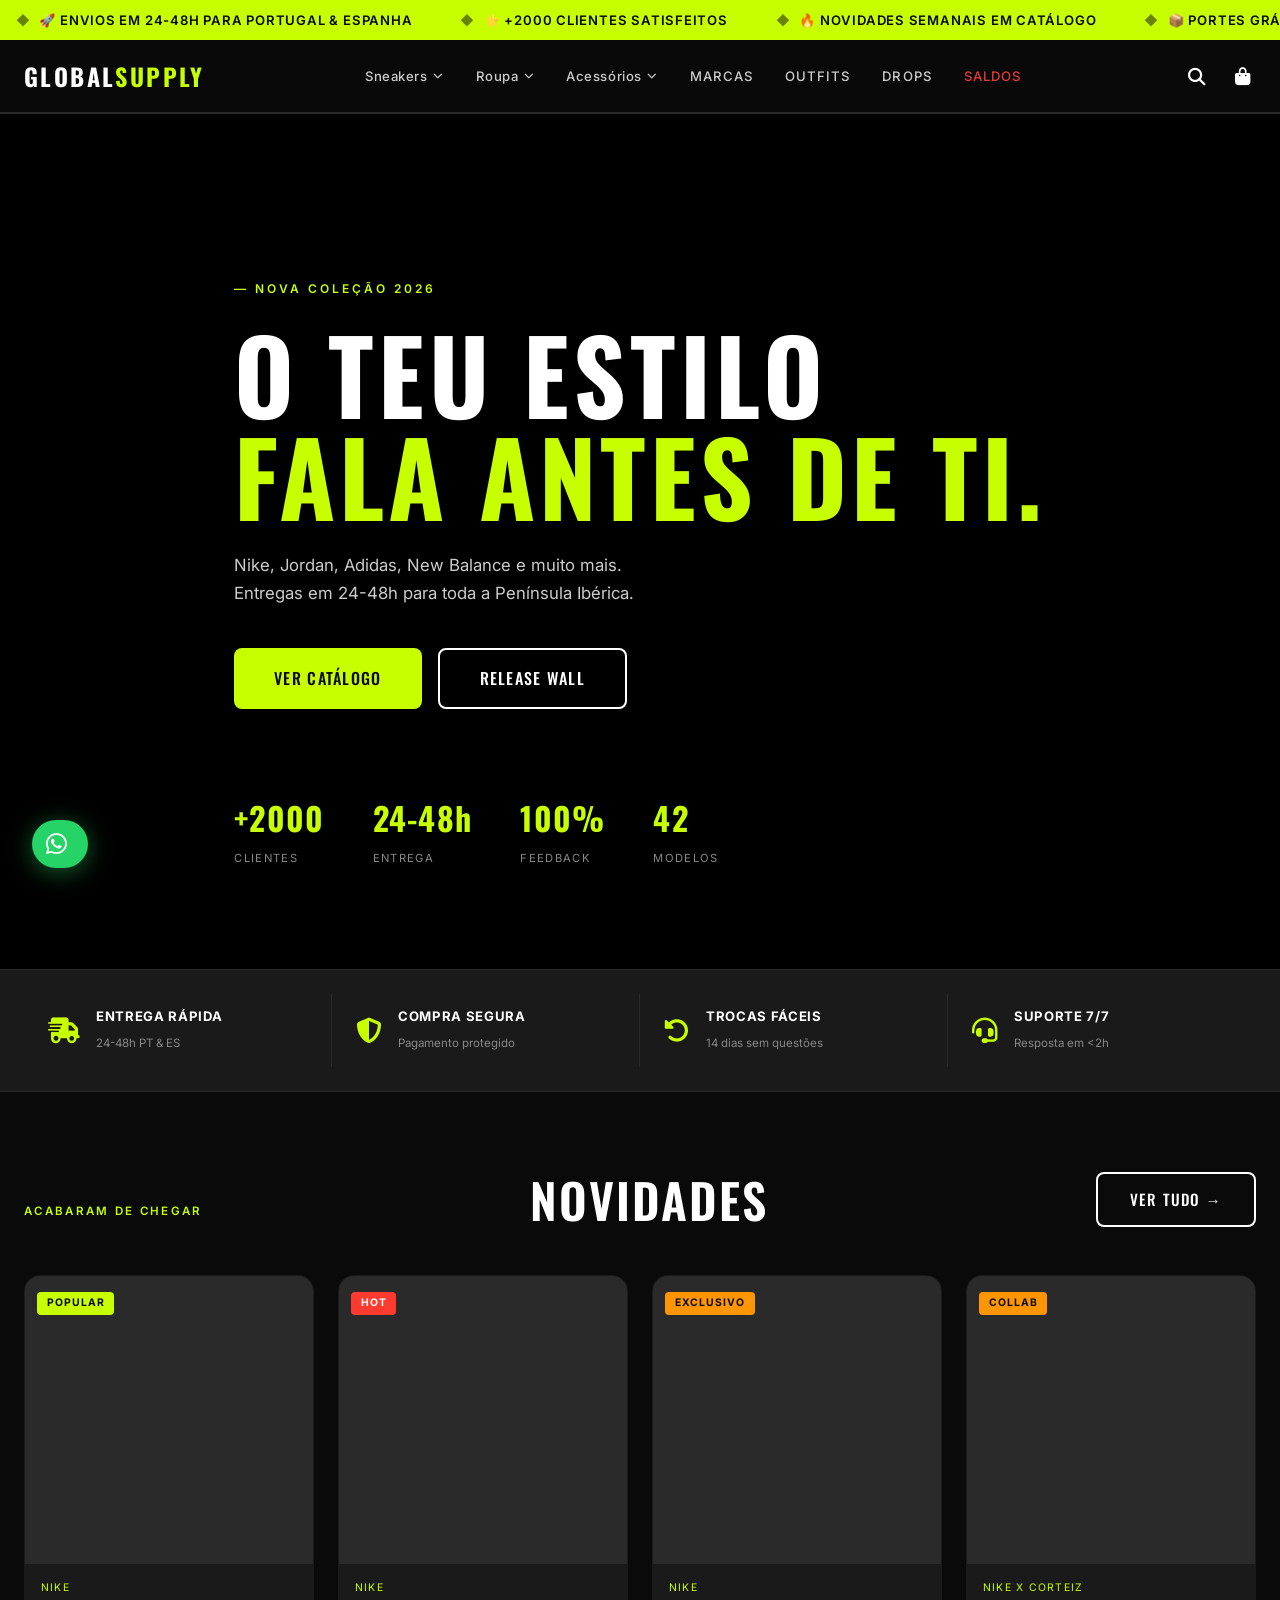
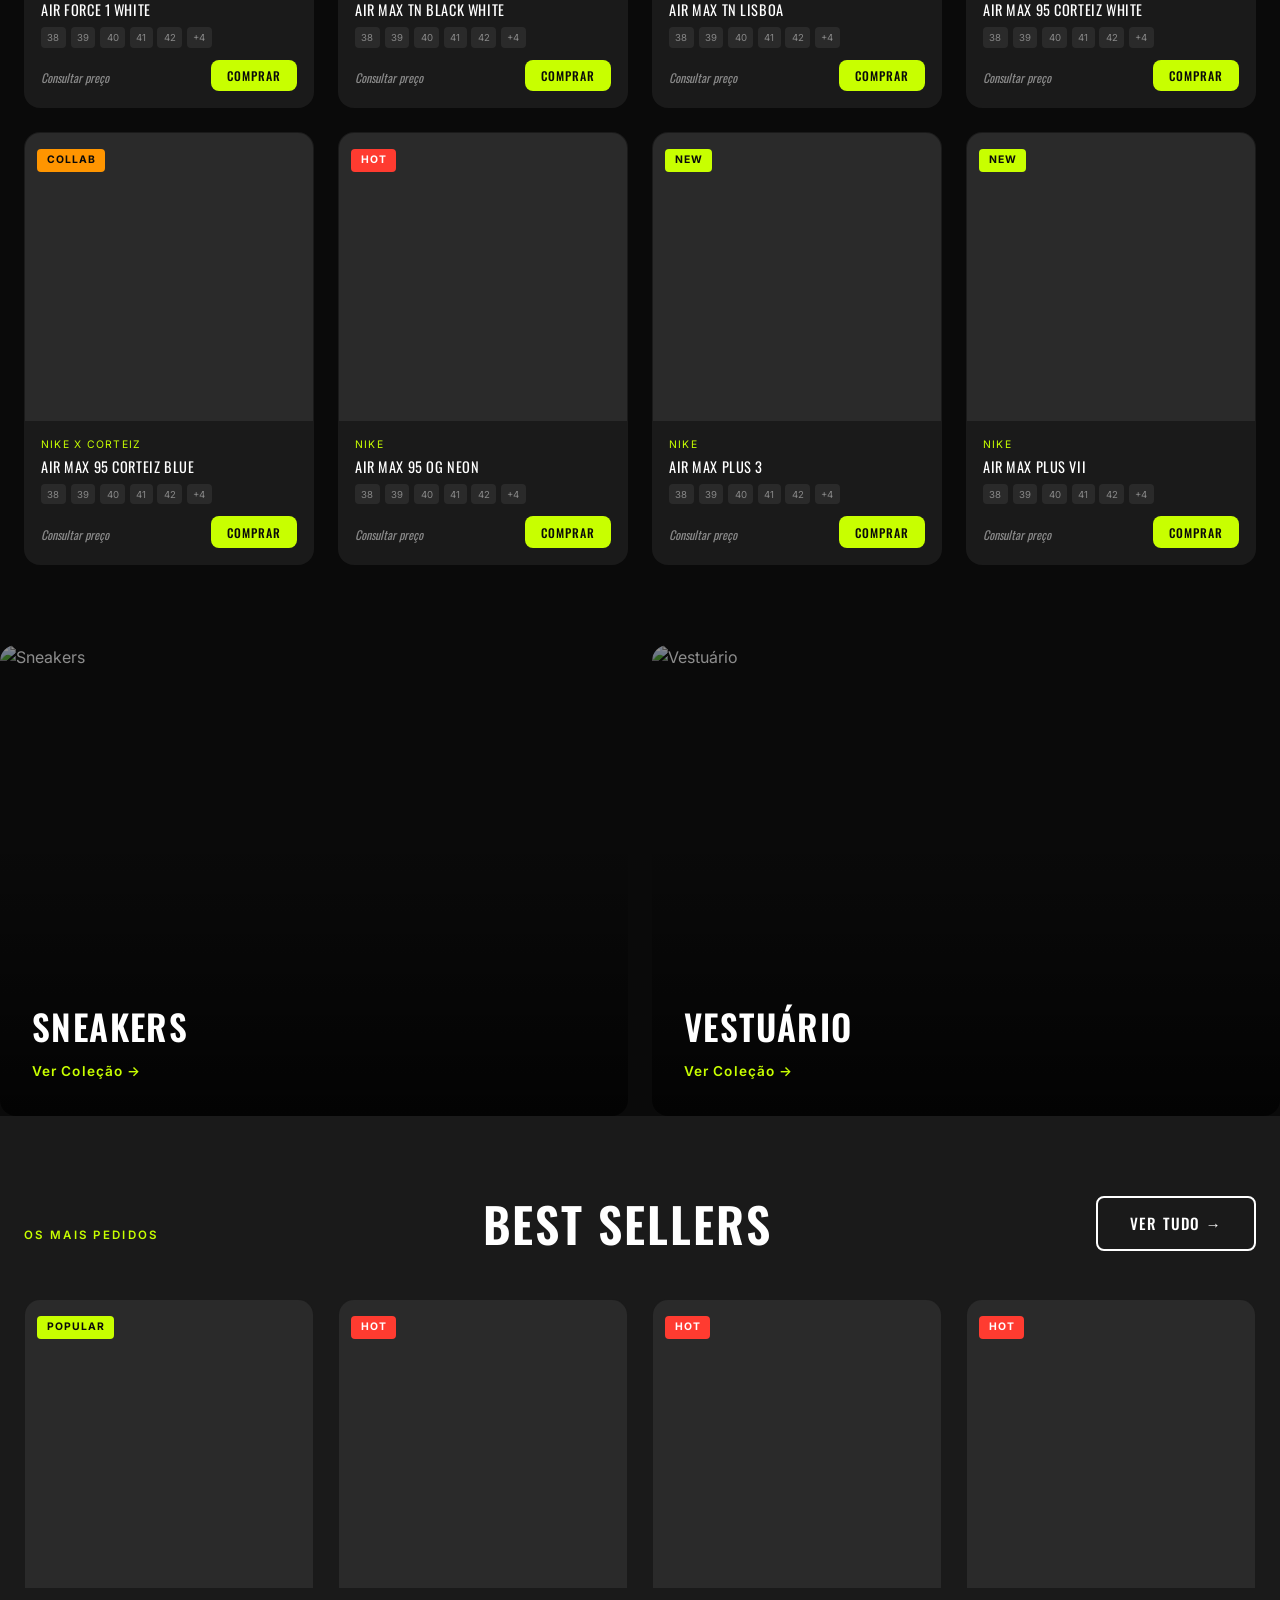
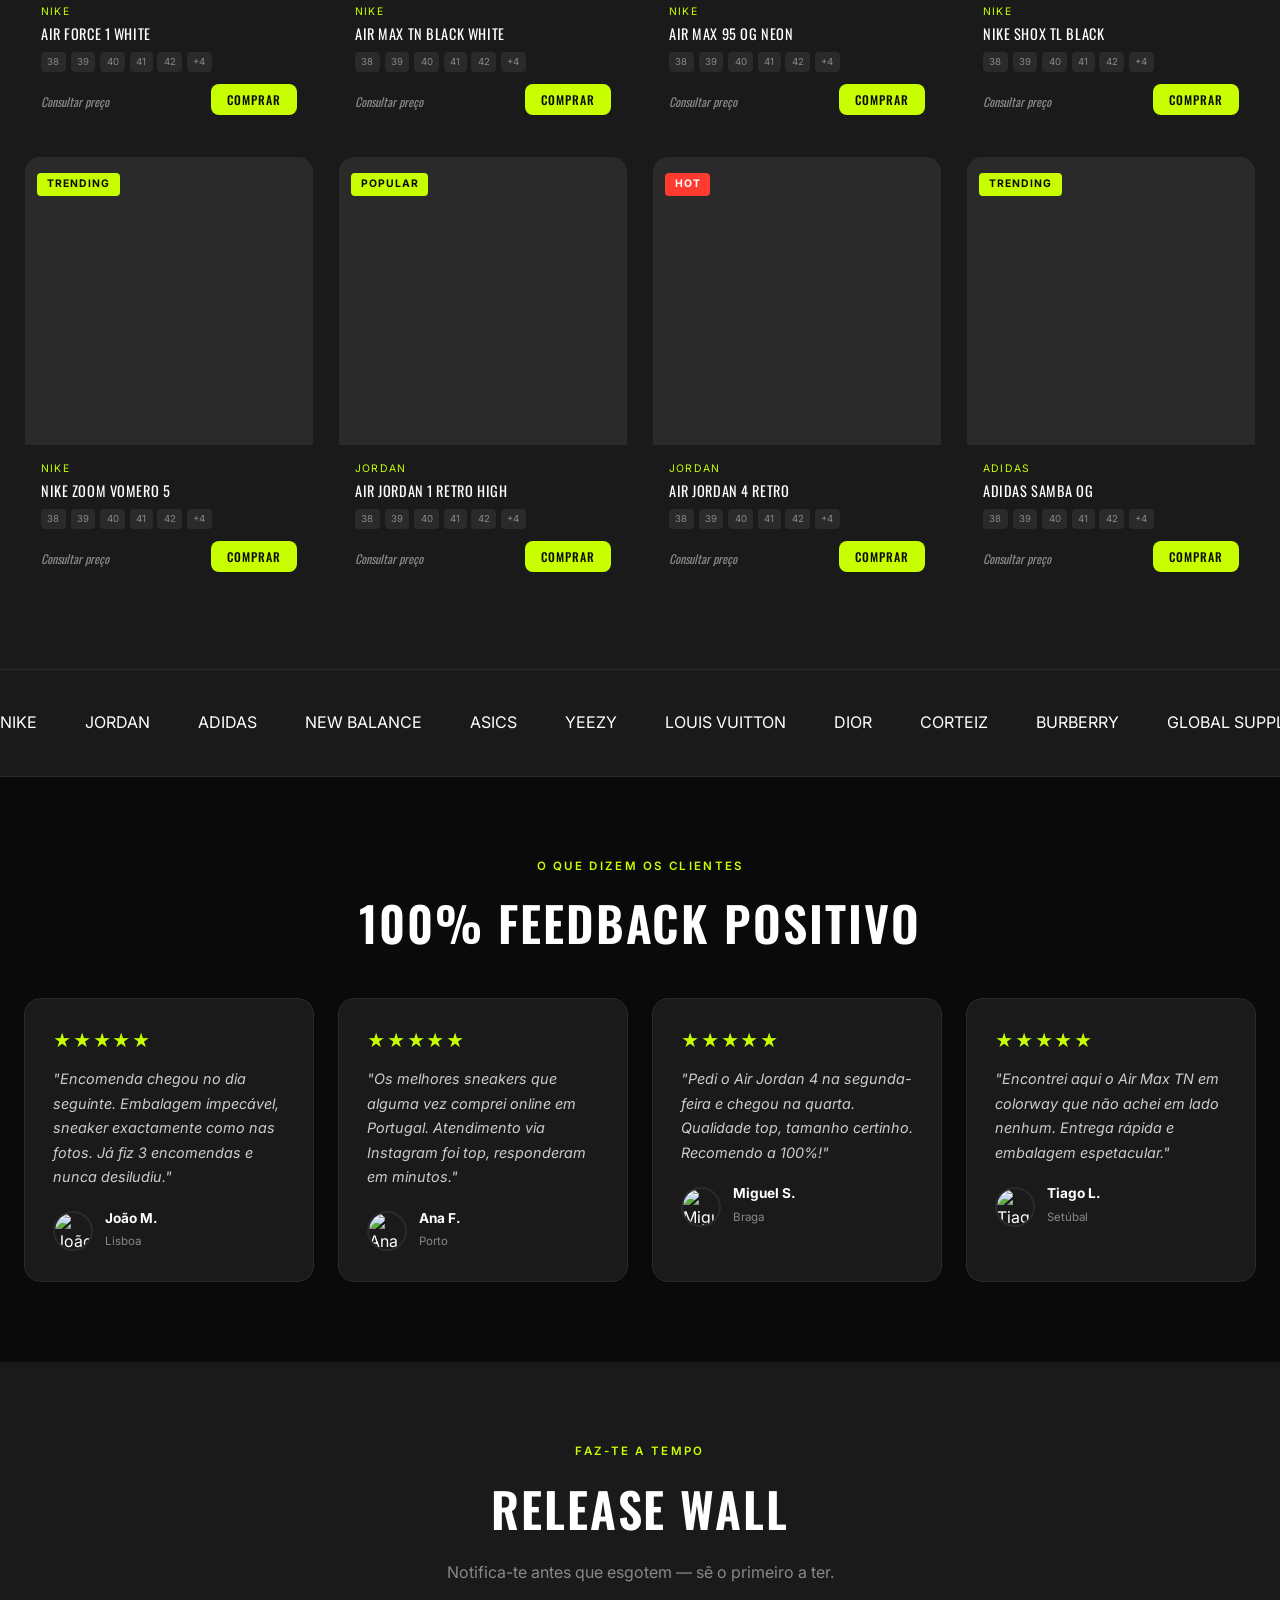
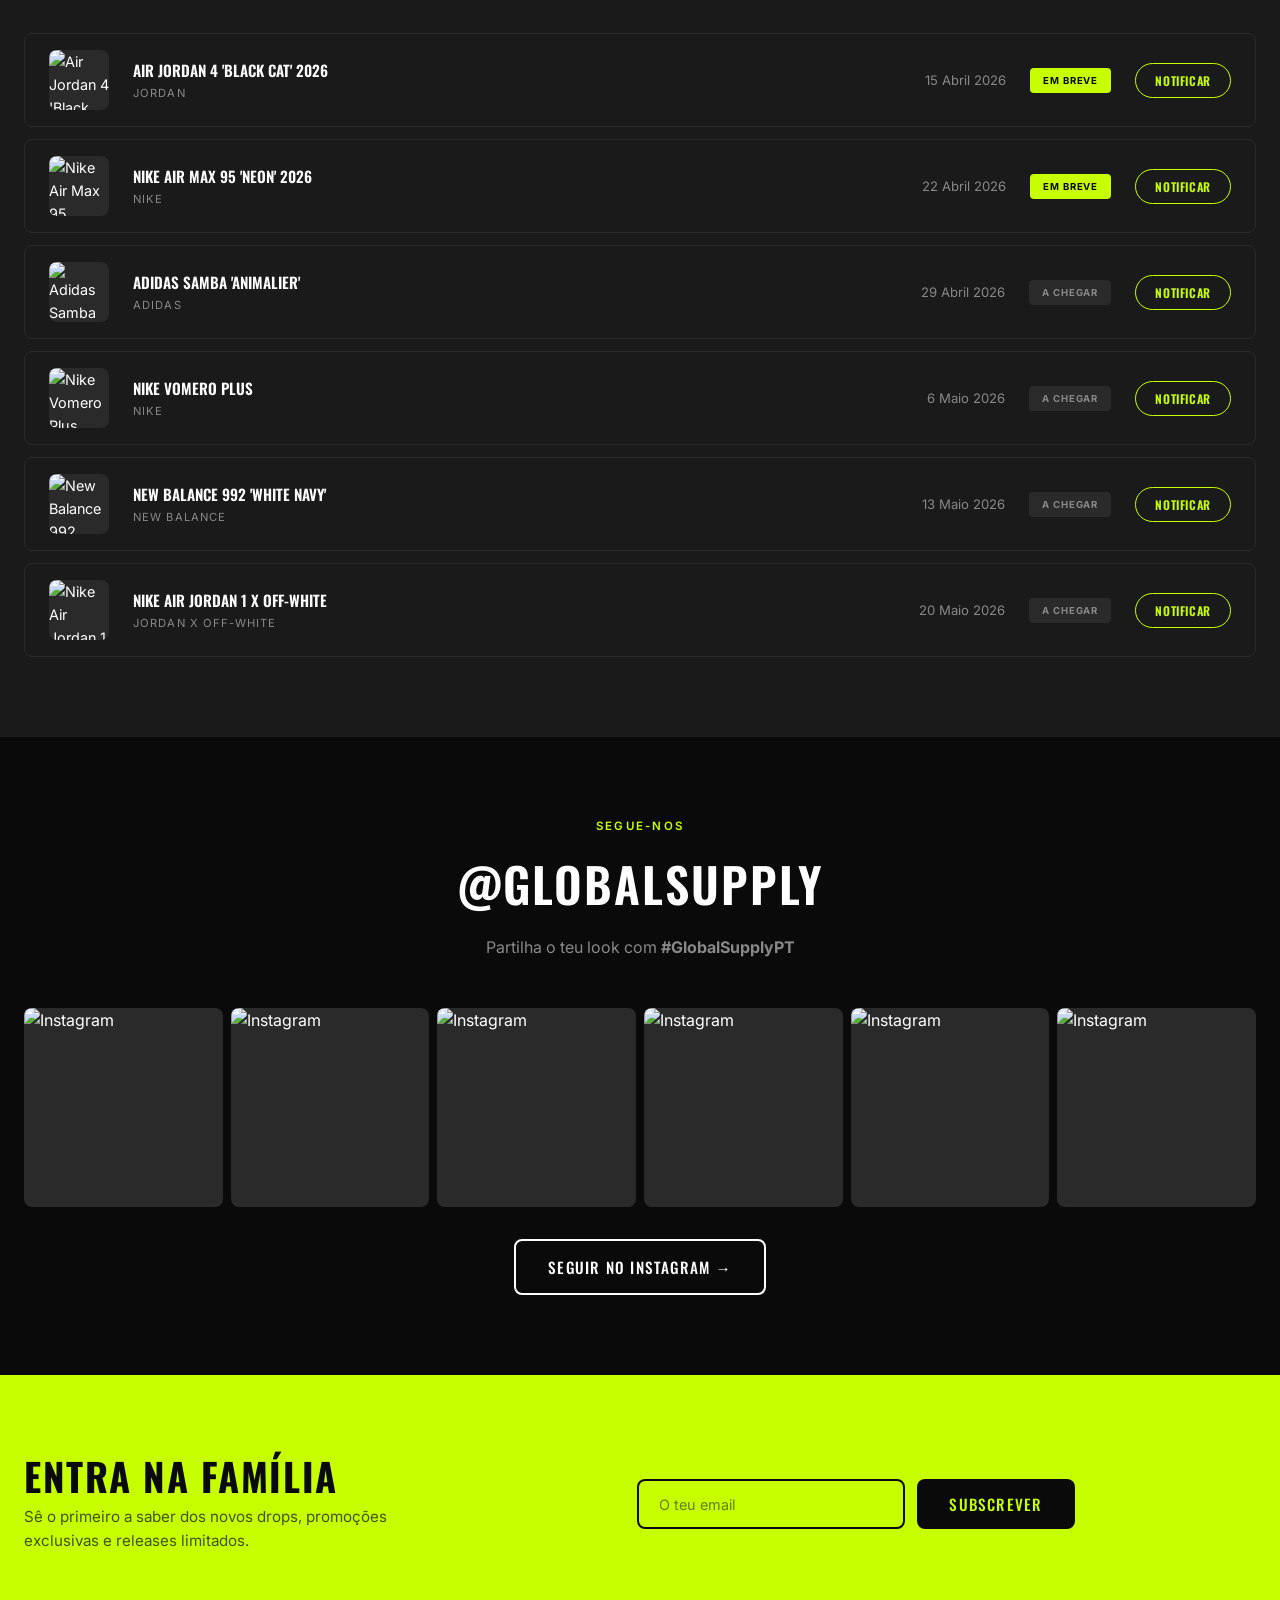
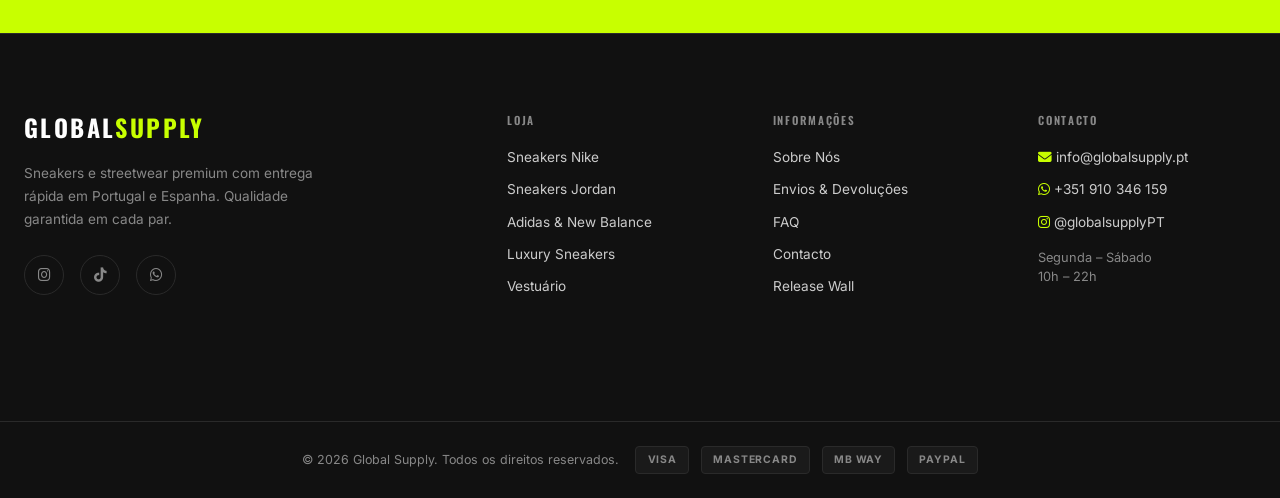
==== commit 66387713: "Mega menu, botão WhatsApp, vídeo hero com crossfade, novo tagline" ====
--- a/index.html
+++ b/index.html
@@ -30,15 +30,96 @@
 <!-- HEADER -->
 <header class="header" id="header">
   <div class="header-inner container">
+
+    <!-- Logo -->
     <a href="index.html" class="logo">GLOBAL<span>SUPPLY</span></a>
-    <nav class="nav">
-      <a href="index.html" class="active">Início</a>
-      <a href="pages/shop.html">Loja</a>
-      <a href="pages/about.html">Sobre</a>
-      <a href="pages/shipping.html">Envios</a>
-      <a href="pages/contact.html">Contacto</a>
+
+    <!-- Desktop Nav -->
+    <nav class="nav" id="main-nav">
+
+      <!-- Sneakers -->
+      <div class="nav-item has-dropdown">
+        <button class="nav-link">Sneakers <i class="fas fa-chevron-down nav-chevron"></i></button>
+        <div class="mega-menu">
+          <div class="mega-col">
+            <p class="mega-label">Categorias</p>
+            <a href="pages/shop.html?cat=sneakers&sub=low-top" class="mega-link">Low Top</a>
+            <a href="pages/shop.html?cat=sneakers&sub=mid-top" class="mega-link">Mid Top</a>
+            <a href="pages/shop.html?cat=sneakers&sub=high-top" class="mega-link">High Top</a>
+            <a href="pages/shop.html?cat=sneakers&sub=running" class="mega-link">Running / Lifestyle</a>
+            <a href="pages/shop.html?cat=sneakers&sub=slides" class="mega-link">Slides &amp; Sandálias</a>
+          </div>
+          <div class="mega-col">
+            <p class="mega-label">Popular</p>
+            <a href="pages/shop.html?filter=new" class="mega-link">Novidades</a>
+            <a href="pages/shop.html?filter=hot" class="mega-link">Mais Vendidos</a>
+            <a href="pages/shop.html?filter=sale" class="mega-link mega-sale">Saldos</a>
+          </div>
+        </div>
+      </div>
+
+      <!-- Roupa -->
+      <div class="nav-item has-dropdown">
+        <button class="nav-link">Roupa <i class="fas fa-chevron-down nav-chevron"></i></button>
+        <div class="mega-menu">
+          <div class="mega-col">
+            <p class="mega-label">Categorias</p>
+            <a href="pages/shop.html?cat=clothing&sub=tshirts" class="mega-link">T-Shirts</a>
+            <a href="pages/shop.html?cat=clothing&sub=hoodies" class="mega-link">Hoodies &amp; Sweats</a>
+            <a href="pages/shop.html?cat=clothing&sub=pants" class="mega-link">Calças &amp; Shorts</a>
+            <a href="pages/shop.html?cat=clothing&sub=jackets" class="mega-link">Casacos &amp; Jackets</a>
+            <a href="pages/shop.html?cat=clothing&sub=tracksuits" class="mega-link">Fatos de Treino</a>
+          </div>
+          <div class="mega-col">
+            <p class="mega-label">Popular</p>
+            <a href="pages/shop.html?filter=new" class="mega-link">Novidades</a>
+            <a href="pages/shop.html?filter=hot" class="mega-link">Mais Vendidos</a>
+            <a href="pages/shop.html?filter=sale" class="mega-link mega-sale">Saldos</a>
+          </div>
+        </div>
+      </div>
+
+      <!-- Acessórios -->
+      <div class="nav-item has-dropdown">
+        <button class="nav-link">Acessórios <i class="fas fa-chevron-down nav-chevron"></i></button>
+        <div class="mega-menu">
+          <div class="mega-col">
+            <p class="mega-label">Categorias</p>
+            <a href="pages/shop.html?cat=accessories&sub=caps" class="mega-link">Bonés &amp; Gorros</a>
+            <a href="pages/shop.html?cat=accessories&sub=socks" class="mega-link">Meias</a>
+            <a href="pages/shop.html?cat=accessories&sub=bags" class="mega-link">Mochilas &amp; Bags</a>
+            <a href="pages/shop.html?cat=accessories&sub=wallets" class="mega-link">Carteiras</a>
+          </div>
+          <div class="mega-col">
+            <p class="mega-label">Popular</p>
+            <a href="pages/shop.html?filter=new" class="mega-link">Novidades</a>
+            <a href="pages/shop.html?filter=hot" class="mega-link">Mais Vendidos</a>
+            <a href="pages/shop.html?filter=sale" class="mega-link mega-sale">Saldos</a>
+          </div>
+        </div>
+      </div>
+
+      <!-- Links directos -->
+      <div class="nav-item">
+        <a href="pages/shop.html?filter=brands" class="nav-link nav-link-plain">Marcas</a>
+      </div>
+      <div class="nav-item">
+        <a href="pages/shop.html?filter=outfits" class="nav-link nav-link-plain">Outfits</a>
+      </div>
+      <div class="nav-item">
+        <a href="index.html#releases" class="nav-link nav-link-plain">Drops</a>
+      </div>
+      <div class="nav-item">
+        <a href="pages/shop.html?filter=sale" class="nav-link nav-link-plain nav-sale">Saldos</a>
+      </div>
+
     </nav>
+
+    <!-- Actions -->
     <div class="header-actions">
+      <button class="header-icon-btn" aria-label="Pesquisar" onclick="document.getElementById('search-bar').classList.toggle('open')">
+        <i class="fas fa-search"></i>
+      </button>
       <button class="cart-btn" onclick="openCart()" aria-label="Carrinho">
         <i class="fas fa-shopping-bag"></i>
         <span class="cart-count"></span>
@@ -47,30 +128,98 @@
         <span></span><span></span><span></span>
       </button>
     </div>
+
+  </div>
+
+  <!-- Search bar (slide-down) -->
+  <div class="search-bar" id="search-bar">
+    <div class="container">
+      <input type="text" placeholder="Pesquisar sneakers, marcas..." id="search-input" autocomplete="off">
+      <button onclick="document.getElementById('search-bar').classList.remove('open')"><i class="fas fa-times"></i></button>
+    </div>
   </div>
 </header>
 
 <!-- MOBILE NAV -->
 <nav class="mobile-nav" id="mobile-nav">
   <div class="mobile-nav-header">
-    <span class="logo">GLOBAL<em>SUPPLY</em></span>
-    <button onclick="toggleMobileNav()" style="background:none;border:none;color:var(--white);font-size:1.5rem;cursor:pointer">✕</button>
+    <span class="logo" style="font-family:var(--font-heading);font-size:1.3rem;font-weight:700;letter-spacing:.1em;text-transform:uppercase">GLOBAL<span style="color:var(--accent)">SUPPLY</span></span>
+    <button onclick="toggleMobileNav()" style="background:none;border:none;color:var(--white);font-size:1.5rem;cursor:pointer"><i class="fas fa-times"></i></button>
   </div>
   <a href="index.html" onclick="toggleMobileNav()">Início</a>
-  <a href="pages/shop.html" onclick="toggleMobileNav()">Loja</a>
+
+  <!-- Mobile accordion — Sneakers -->
+  <div class="mob-acc">
+    <button class="mob-acc-btn" onclick="toggleMobAcc(this)">Sneakers <i class="fas fa-chevron-down"></i></button>
+    <div class="mob-acc-body">
+      <a href="pages/shop.html?cat=sneakers&sub=low-top" onclick="toggleMobileNav()">Low Top</a>
+      <a href="pages/shop.html?cat=sneakers&sub=mid-top" onclick="toggleMobileNav()">Mid Top</a>
+      <a href="pages/shop.html?cat=sneakers&sub=high-top" onclick="toggleMobileNav()">High Top</a>
+      <a href="pages/shop.html?cat=sneakers&sub=running" onclick="toggleMobileNav()">Running / Lifestyle</a>
+      <a href="pages/shop.html?cat=sneakers&sub=slides" onclick="toggleMobileNav()">Slides &amp; Sandálias</a>
+    </div>
+  </div>
+
+  <!-- Mobile accordion — Roupa -->
+  <div class="mob-acc">
+    <button class="mob-acc-btn" onclick="toggleMobAcc(this)">Roupa <i class="fas fa-chevron-down"></i></button>
+    <div class="mob-acc-body">
+      <a href="pages/shop.html?cat=clothing&sub=tshirts" onclick="toggleMobileNav()">T-Shirts</a>
+      <a href="pages/shop.html?cat=clothing&sub=hoodies" onclick="toggleMobileNav()">Hoodies &amp; Sweats</a>
+      <a href="pages/shop.html?cat=clothing&sub=pants" onclick="toggleMobileNav()">Calças &amp; Shorts</a>
+      <a href="pages/shop.html?cat=clothing&sub=jackets" onclick="toggleMobileNav()">Casacos &amp; Jackets</a>
+      <a href="pages/shop.html?cat=clothing&sub=tracksuits" onclick="toggleMobileNav()">Fatos de Treino</a>
+    </div>
+  </div>
+
+  <!-- Mobile accordion — Acessórios -->
+  <div class="mob-acc">
+    <button class="mob-acc-btn" onclick="toggleMobAcc(this)">Acessórios <i class="fas fa-chevron-down"></i></button>
+    <div class="mob-acc-body">
+      <a href="pages/shop.html?cat=accessories&sub=caps" onclick="toggleMobileNav()">Bonés &amp; Gorros</a>
+      <a href="pages/shop.html?cat=accessories&sub=socks" onclick="toggleMobileNav()">Meias</a>
+      <a href="pages/shop.html?cat=accessories&sub=bags" onclick="toggleMobileNav()">Mochilas &amp; Bags</a>
+      <a href="pages/shop.html?cat=accessories&sub=wallets" onclick="toggleMobileNav()">Carteiras</a>
+    </div>
+  </div>
+
+  <a href="pages/shop.html?filter=brands" onclick="toggleMobileNav()">Marcas</a>
+  <a href="pages/shop.html?filter=outfits" onclick="toggleMobileNav()">Outfits</a>
+  <a href="index.html#releases" onclick="toggleMobileNav()">Drops</a>
+  <a href="pages/shop.html?filter=sale" onclick="toggleMobileNav()" style="color:#e53935;font-weight:700">Saldos</a>
   <a href="pages/about.html" onclick="toggleMobileNav()">Sobre Nós</a>
-  <a href="pages/shipping.html" onclick="toggleMobileNav()">Envios &amp; Devoluções</a>
-  <a href="pages/faq.html" onclick="toggleMobileNav()">FAQ</a>
   <a href="pages/contact.html" onclick="toggleMobileNav()">Contacto</a>
 </nav>
 
 <!-- HERO -->
 <section class="hero">
-  <div class="hero-bg" style="background-image:url('https://picsum.photos/seed/gshero/1920/1080')"></div>
+  <!-- VIDEO BACKGROUND — substitui os src pelos teus vídeos ou usa YouTube embed -->
+  <div class="hero-video-wrap">
+    <!-- Vídeo 1: Grupo streetwear em photoshoot urbano -->
+    <video class="hero-vid vid-a active" autoplay muted playsinline loop
+           poster="https://picsum.photos/seed/gshero/1920/1080">
+      <source src="https://videos.pexels.com/video-files/5319446/5319446-uhd_2560_1440_25fps.mp4" type="video/mp4">
+    </video>
+    <!-- Vídeo 2: Grupo urban streetwear interior -->
+    <video class="hero-vid vid-b" muted playsinline loop
+           poster="https://picsum.photos/seed/gsherob/1920/1080">
+      <source src="https://videos.pexels.com/video-files/9709838/9709838-uhd_2560_1440_25fps.mp4" type="video/mp4">
+    </video>
+    <!-- Vídeo 3: Dançarino hip-hop em túnel urbano -->
+    <video class="hero-vid vid-c" muted playsinline loop
+           poster="https://picsum.photos/seed/gshero2/1920/1080">
+      <source src="https://videos.pexels.com/video-files/13607733/13607733-uhd_2560_1440_24fps.mp4" type="video/mp4">
+    </video>
+    <!-- Vídeo 4: Hip-hop na rua -->
+    <video class="hero-vid vid-d" muted playsinline loop
+           poster="https://picsum.photos/seed/gshero3/1920/1080">
+      <source src="https://videos.pexels.com/video-files/8929221/8929221-hd_1920_1080_30fps.mp4" type="video/mp4">
+    </video>
+  </div>
   <div class="hero-overlay"></div>
   <div class="container hero-content">
     <p class="hero-eyebrow">— Nova Coleção 2026</p>
-    <h1 class="hero-title">O SNEAKER<br>QUE PROCURAS<br><span>ESTÁ AQUI.</span></h1>
+    <h1 class="hero-title">O TEU ESTILO<br><span>FALA ANTES DE TI.</span></h1>
     <p class="hero-sub">Nike, Jordan, Adidas, New Balance e muito mais.<br>Entregas em 24-48h para toda a Península Ibérica.</p>
     <div class="hero-ctas">
       <a href="pages/shop.html" class="btn btn-primary btn-lg">Ver Catálogo</a>
@@ -324,7 +473,7 @@
       <div class="social-links">
         <a href="https://instagram.com" target="_blank" rel="noopener" aria-label="Instagram"><i class="fab fa-instagram"></i></a>
         <a href="https://tiktok.com" target="_blank" rel="noopener" aria-label="TikTok"><i class="fab fa-tiktok"></i></a>
-        <a href="https://wa.me/351910000000" target="_blank" rel="noopener" aria-label="WhatsApp"><i class="fab fa-whatsapp"></i></a>
+        <a href="https://wa.me/351910346159" target="_blank" rel="noopener" aria-label="WhatsApp"><i class="fab fa-whatsapp"></i></a>
       </div>
     </div>
     <div class="footer-col">
@@ -346,7 +495,7 @@
     <div class="footer-col">
       <h4>Contacto</h4>
       <p><i class="fas fa-envelope" style="color:var(--accent)"></i> info@globalsupply.pt</p>
-      <p><i class="fab fa-whatsapp" style="color:var(--accent)"></i> +351 910 000 000</p>
+      <p><i class="fab fa-whatsapp" style="color:var(--accent)"></i> +351 910 346 159</p>
       <p><i class="fab fa-instagram" style="color:var(--accent)"></i> @globalsupplyPT</p>
       <p style="margin-top:1rem;font-size:.8rem;color:var(--text-muted)">Segunda – Sábado<br>10h – 22h</p>
     </div>
@@ -403,6 +552,14 @@
 <!-- SCROLL TOP -->
 <button class="scroll-top" id="scroll-top" aria-label="Scroll ao topo">↑</button>
 
+<!-- WHATSAPP FLOAT -->
+<a href="https://wa.me/351910346159?text=Olá!%20Tenho%20interesse%20num%20produto%20da%20Global%20Supply." 
+   target="_blank" rel="noopener noreferrer"
+   class="wpp-float" aria-label="Falar no WhatsApp">
+  <i class="fab fa-whatsapp"></i>
+  <span class="wpp-float-label">Falar connosco</span>
+</a>
+
 <!-- TOAST -->
 <div class="toast" id="toast"></div>
 
--- a/css/style.css
+++ b/css/style.css
@@ -198,6 +198,160 @@
 
 /* Header Actions */
 .header-actions { display: flex; align-items: center; gap: 1rem; }
+.header-icon-btn {
+  background: none;
+  color: var(--text-light);
+  font-size: 1rem;
+  padding: 0.4rem;
+  transition: color var(--transition);
+}
+.header-icon-btn:hover { color: var(--accent); }
+
+/* ---- Mega Menu Nav ---- */
+.nav {
+  display: flex;
+  align-items: center;
+  gap: 0;
+}
+.nav-item {
+  position: relative;
+}
+.nav-link {
+  display: flex;
+  align-items: center;
+  gap: 0.35rem;
+  background: none;
+  border: none;
+  font-family: var(--font-body);
+  font-size: 0.82rem;
+  font-weight: 500;
+  letter-spacing: 0.04em;
+  color: var(--text-light);
+  padding: 0.6rem 1rem;
+  cursor: pointer;
+  transition: color var(--transition);
+  white-space: nowrap;
+}
+.nav-link-plain { display: block; }
+.nav-link:hover, .nav-link.active { color: var(--white); }
+.nav-sale { color: #e53935 !important; font-weight: 700; }
+.nav-sale:hover { color: #ff5252 !important; }
+.nav-chevron {
+  font-size: 0.6rem;
+  transition: transform var(--transition);
+}
+.nav-item.open .nav-chevron { transform: rotate(180deg); }
+
+/* Mega dropdown panel */
+.mega-menu {
+  position: absolute;
+  top: calc(100% + 8px);
+  left: 0;
+  background: var(--white);
+  border-radius: 12px;
+  box-shadow: 0 8px 40px rgba(0,0,0,0.18);
+  padding: 1.75rem 2rem;
+  display: none !important;
+  gap: 3rem;
+  min-width: 420px;
+  z-index: 2000;
+  animation: megaFadeIn 0.18s ease;
+}
+.nav-item.open > .mega-menu { display: flex !important; }
+@keyframes megaFadeIn {
+  from { opacity: 0; transform: translateY(-6px); }
+  to   { opacity: 1; transform: translateY(0); }
+}
+.mega-col { display: flex; flex-direction: column; gap: 0.15rem; min-width: 160px; }
+.mega-label {
+  font-size: 0.68rem;
+  font-weight: 700;
+  letter-spacing: 0.12em;
+  text-transform: uppercase;
+  color: #999;
+  margin-bottom: 0.75rem;
+}
+.mega-link {
+  font-size: 0.92rem;
+  color: #1a1a1a;
+  padding: 0.45rem 0;
+  transition: color 0.15s ease, transform 0.15s ease;
+  display: block;
+}
+.mega-link:hover { color: #000; transform: translateX(4px); }
+.mega-sale { color: #e53935 !important; font-weight: 600; }
+
+/* Search bar slide-down */
+.search-bar {
+  background: var(--black-soft);
+  border-top: 1px solid var(--gray-mid);
+  max-height: 0;
+  overflow: hidden;
+  transition: max-height 0.3s ease, padding 0.3s ease;
+}
+.search-bar.open { max-height: 80px; padding: 0.75rem 0; }
+.search-bar .container {
+  display: flex;
+  gap: 0.75rem;
+  align-items: center;
+}
+.search-bar input {
+  flex: 1;
+  background: var(--gray-mid);
+  border: 1px solid var(--gray-light);
+  color: var(--white);
+  padding: 0.65rem 1rem;
+  border-radius: var(--radius);
+  font-size: 0.9rem;
+  outline: none;
+  font-family: var(--font-body);
+  transition: border-color var(--transition);
+}
+.search-bar input::placeholder { color: var(--text-muted); }
+.search-bar input:focus { border-color: var(--accent); }
+.search-bar button {
+  background: none;
+  color: var(--text-muted);
+  font-size: 1.1rem;
+  transition: color var(--transition);
+}
+.search-bar button:hover { color: var(--accent); }
+
+/* ---- Mobile accordion ---- */
+.mob-acc { border-bottom: 1px solid var(--gray-mid); }
+.mob-acc-btn {
+  display: flex;
+  justify-content: space-between;
+  align-items: center;
+  width: 100%;
+  background: none;
+  border: none;
+  color: var(--text-light);
+  font-size: 1rem;
+  font-family: var(--font-body);
+  padding: 1rem 0;
+  cursor: pointer;
+  transition: color var(--transition);
+}
+.mob-acc-btn:hover { color: var(--accent); }
+.mob-acc-btn i { font-size: 0.65rem; transition: transform var(--transition); }
+.mob-acc.open .mob-acc-btn { color: var(--accent); }
+.mob-acc.open .mob-acc-btn i { transform: rotate(180deg); }
+.mob-acc-body {
+  display: none;
+  flex-direction: column;
+  padding: 0 0 0.75rem 1rem;
+  gap: 0;
+}
+.mob-acc.open .mob-acc-body { display: flex; }
+.mob-acc-body a {
+  font-size: 0.88rem;
+  color: var(--text-muted);
+  padding: 0.45rem 0;
+  border: none;
+  transition: color var(--transition);
+}
+.mob-acc-body a:hover { color: var(--white); }
 .header-actions button {
   background: none;
   color: var(--white);
@@ -1150,23 +1304,47 @@
   align-items: center;
   overflow: hidden;
 }
+
+/* Video background */
+.hero-video-wrap {
+  position: absolute;
+  inset: 0;
+  overflow: hidden;
+  z-index: 0;
+  background: #000;
+}
+.hero-vid {
+  position: absolute;
+  inset: 0;
+  width: 100%;
+  height: 100%;
+  object-fit: cover;
+  object-position: center top;
+  opacity: 0;
+  transition: opacity 1.6s ease;
+}
+.hero-vid.active {
+  opacity: 1;
+}
+
+/* Mantém compatibilidade com hero-bg legado (fallback) */
 .hero-bg {
   position: absolute;
   inset: 0;
   background-size: cover;
   background-position: center;
-  transform: scale(1.05);
-  transition: transform 8s ease;
-}
-.hero:hover .hero-bg { transform: scale(1); }
+  z-index: 0;
+}
+
 .hero-overlay {
   position: absolute;
   inset: 0;
-  background: linear-gradient(135deg, rgba(0,0,0,.85) 0%, rgba(0,0,0,.5) 60%, rgba(0,0,0,.3) 100%);
+  z-index: 1;
+  background: linear-gradient(135deg, rgba(0,0,0,.80) 0%, rgba(0,0,0,.45) 60%, rgba(0,0,0,.25) 100%);
 }
 .hero-content {
   position: relative;
-  z-index: 1;
+  z-index: 2;
   padding: 8rem 1.5rem 10rem;
 }
 .hero-eyebrow {
@@ -1734,3 +1912,53 @@
   .release-row { grid-template-columns: 44px 1fr; }
   .release-row .status-badge { display: none; }
 }
+
+/* ---------- WhatsApp Float Button ---------- */
+.wpp-float {
+  position: fixed;
+  bottom: 2rem;
+  left: 2rem;
+  z-index: 1400;
+  display: flex;
+  align-items: center;
+  gap: 0.6rem;
+  background: #25d366;
+  color: #fff;
+  border-radius: 50px;
+  padding: 0.75rem 0.85rem;
+  text-decoration: none;
+  box-shadow: 0 4px 24px rgba(37,211,102,0.45);
+  transition: transform 0.25s ease, box-shadow 0.25s ease, max-width 0.35s ease, padding 0.3s ease;
+  overflow: hidden;
+  max-width: 56px;
+  animation: wppPulse 2.5s ease-out 1.5s 3;
+}
+.wpp-float i {
+  font-size: 1.5rem;
+  flex-shrink: 0;
+  line-height: 1;
+}
+.wpp-float-label {
+  font-size: 0.82rem;
+  font-weight: 600;
+  white-space: nowrap;
+  max-width: 0;
+  overflow: hidden;
+  opacity: 0;
+  transition: max-width 0.35s ease, opacity 0.3s ease;
+}
+.wpp-float:hover {
+  transform: translateY(-3px);
+  box-shadow: 0 8px 32px rgba(37,211,102,0.55);
+  max-width: 220px;
+  padding: 0.75rem 1.25rem 0.75rem 0.85rem;
+}
+.wpp-float:hover .wpp-float-label {
+  max-width: 160px;
+  opacity: 1;
+}
+@keyframes wppPulse {
+  0%   { box-shadow: 0 0 0 0 rgba(37,211,102,0.6); }
+  70%  { box-shadow: 0 0 0 14px rgba(37,211,102,0); }
+  100% { box-shadow: 0 0 0 0 rgba(37,211,102,0); }
+}
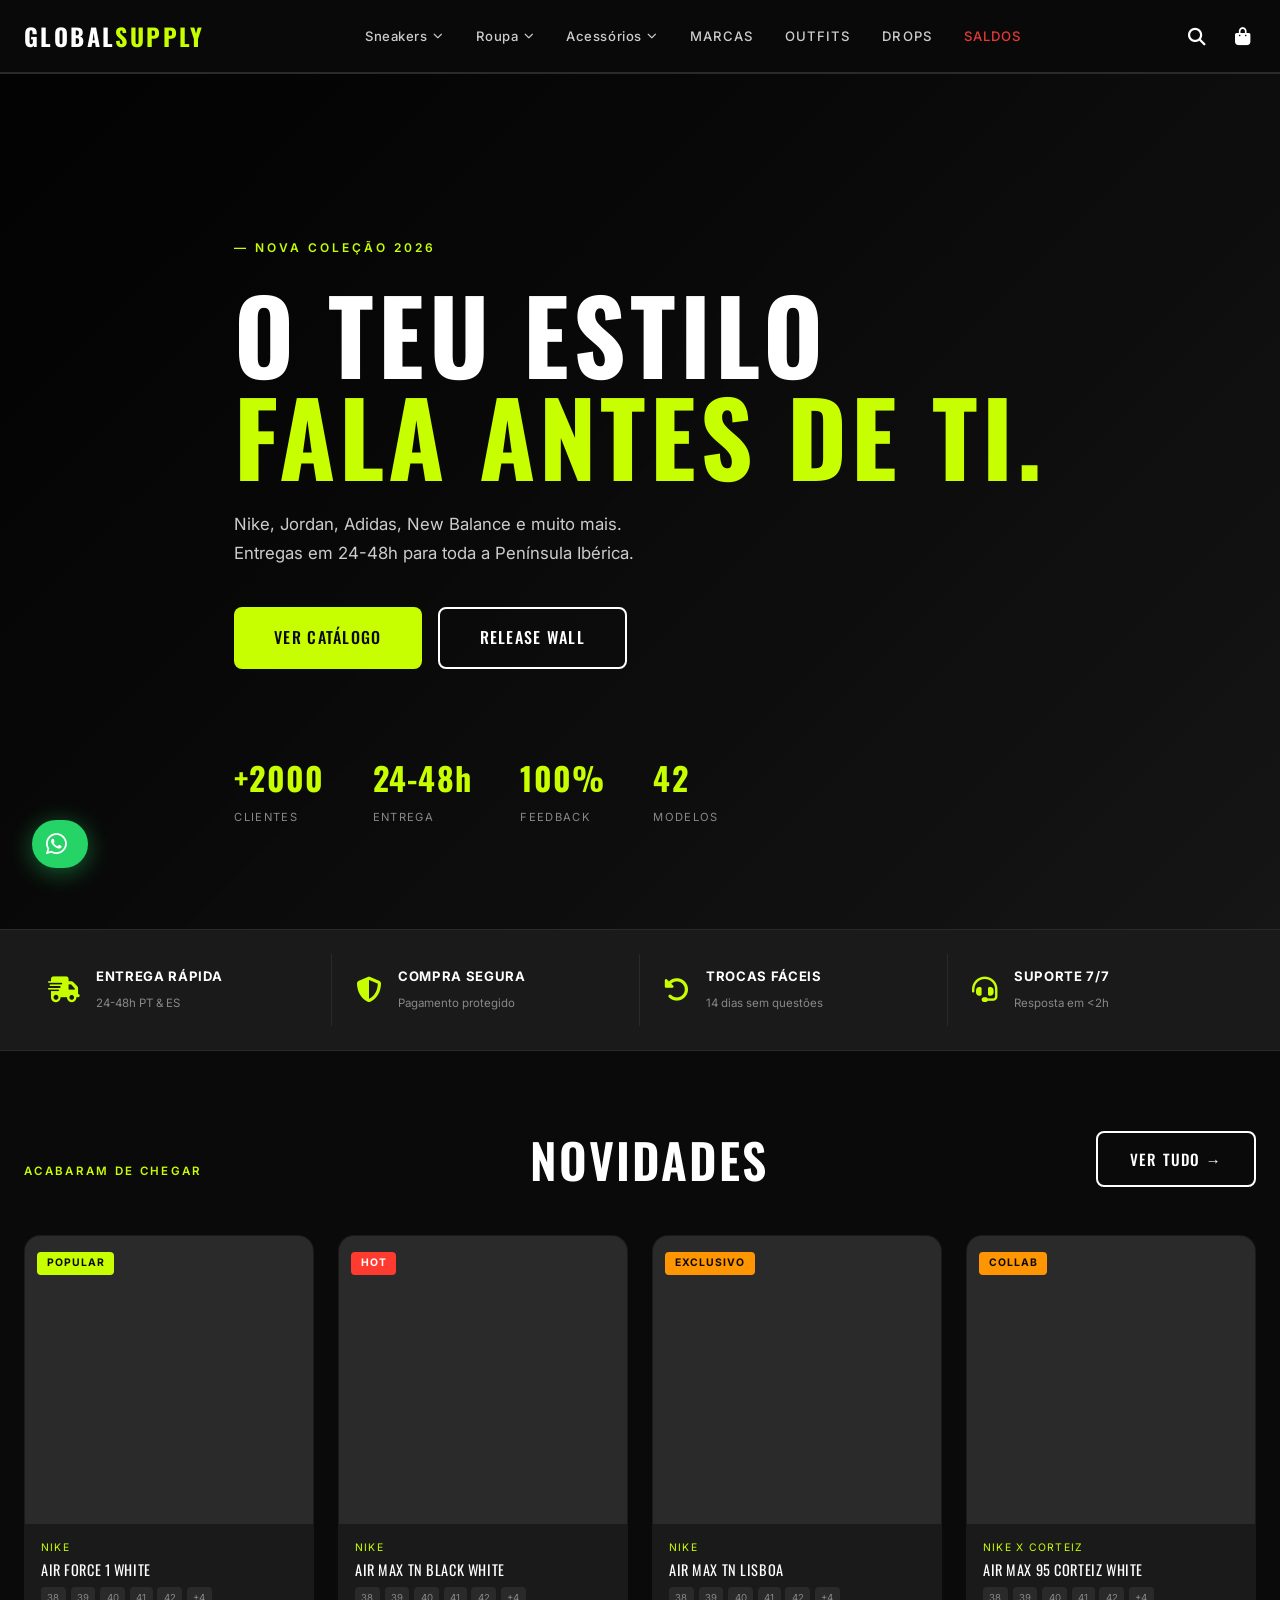
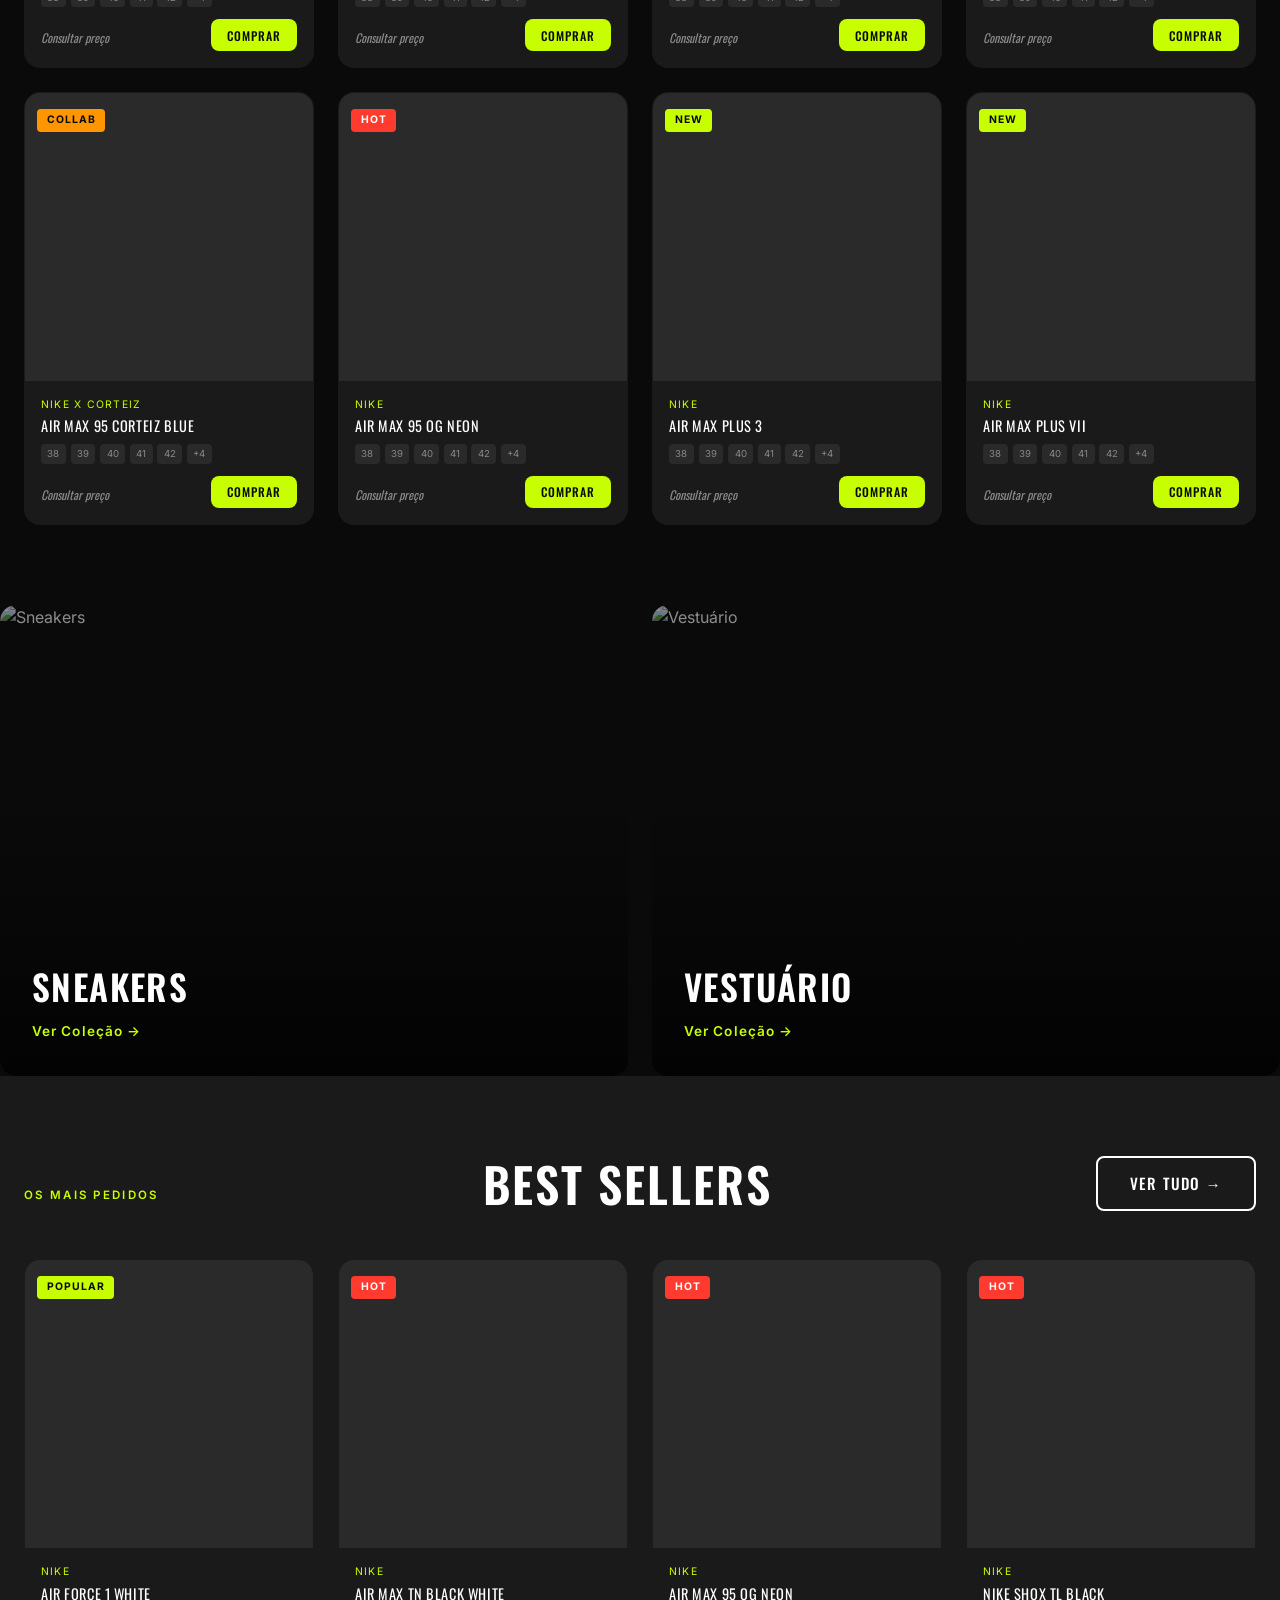
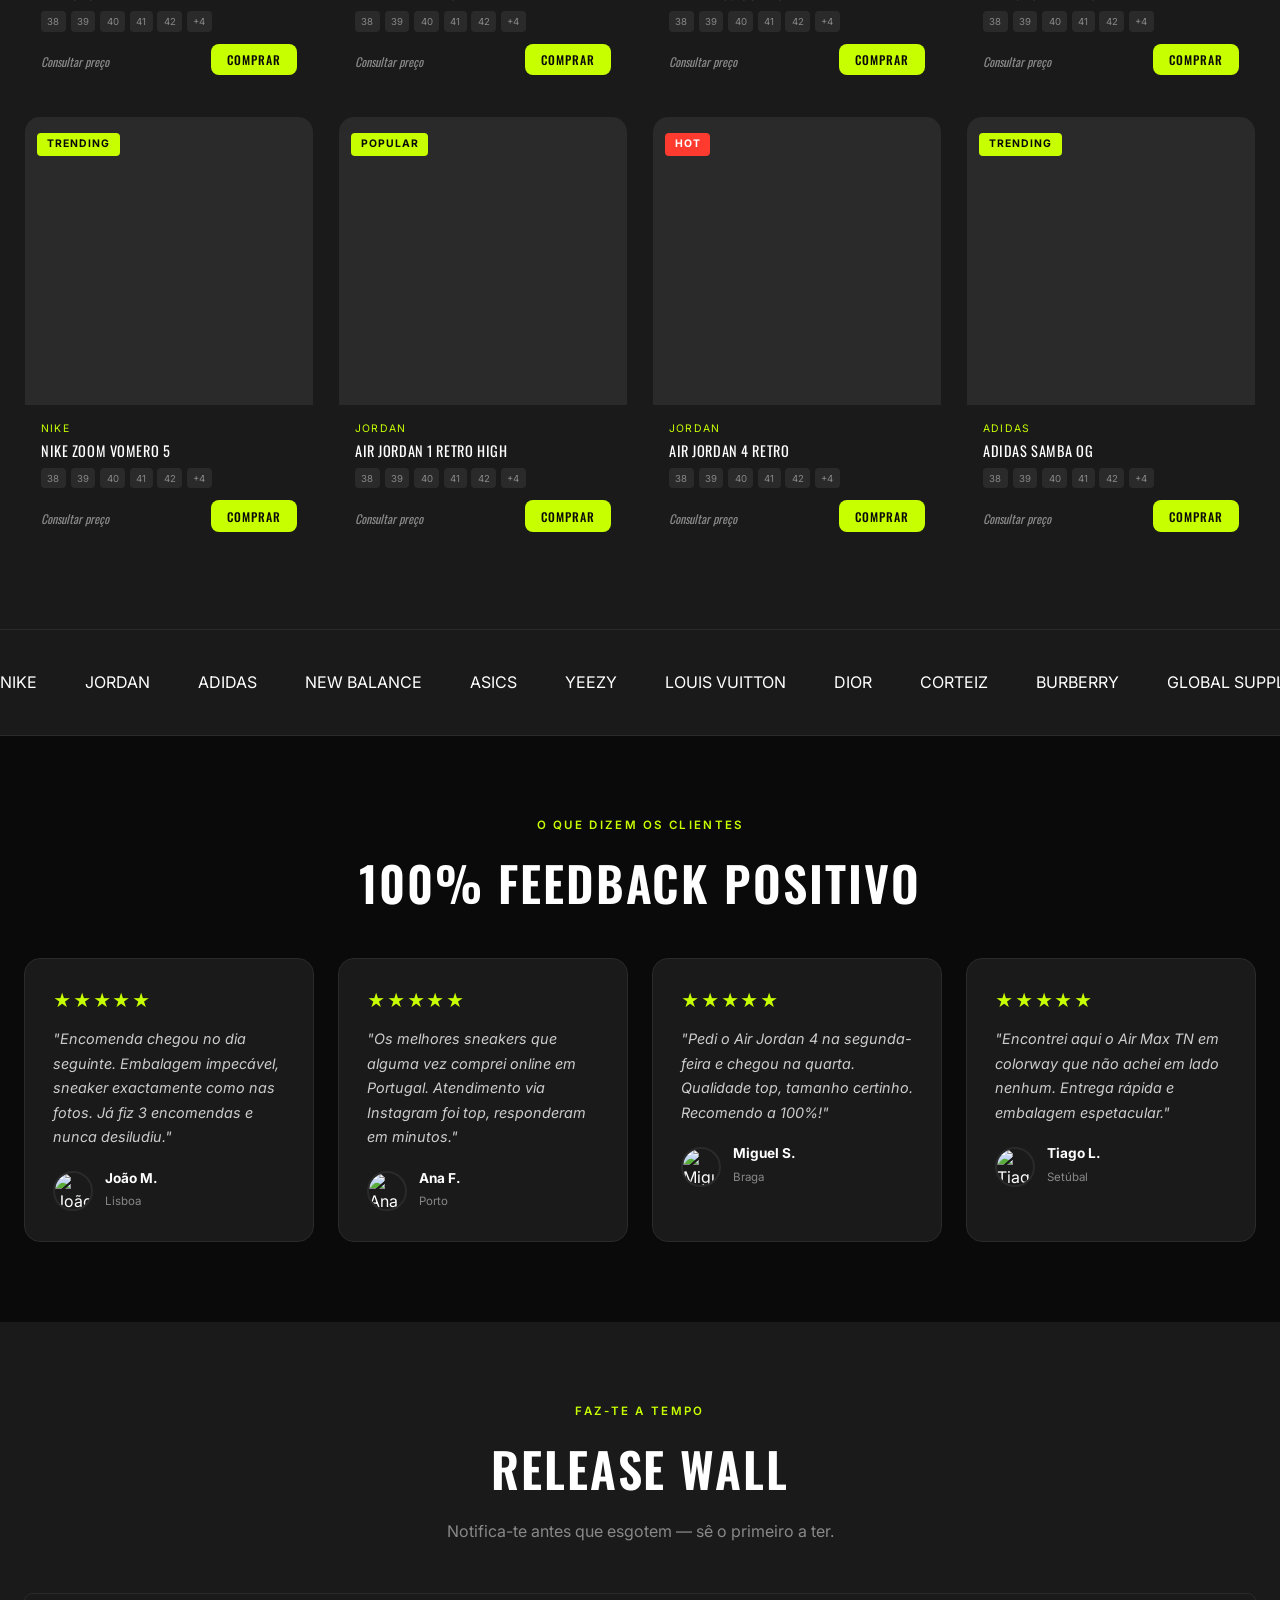
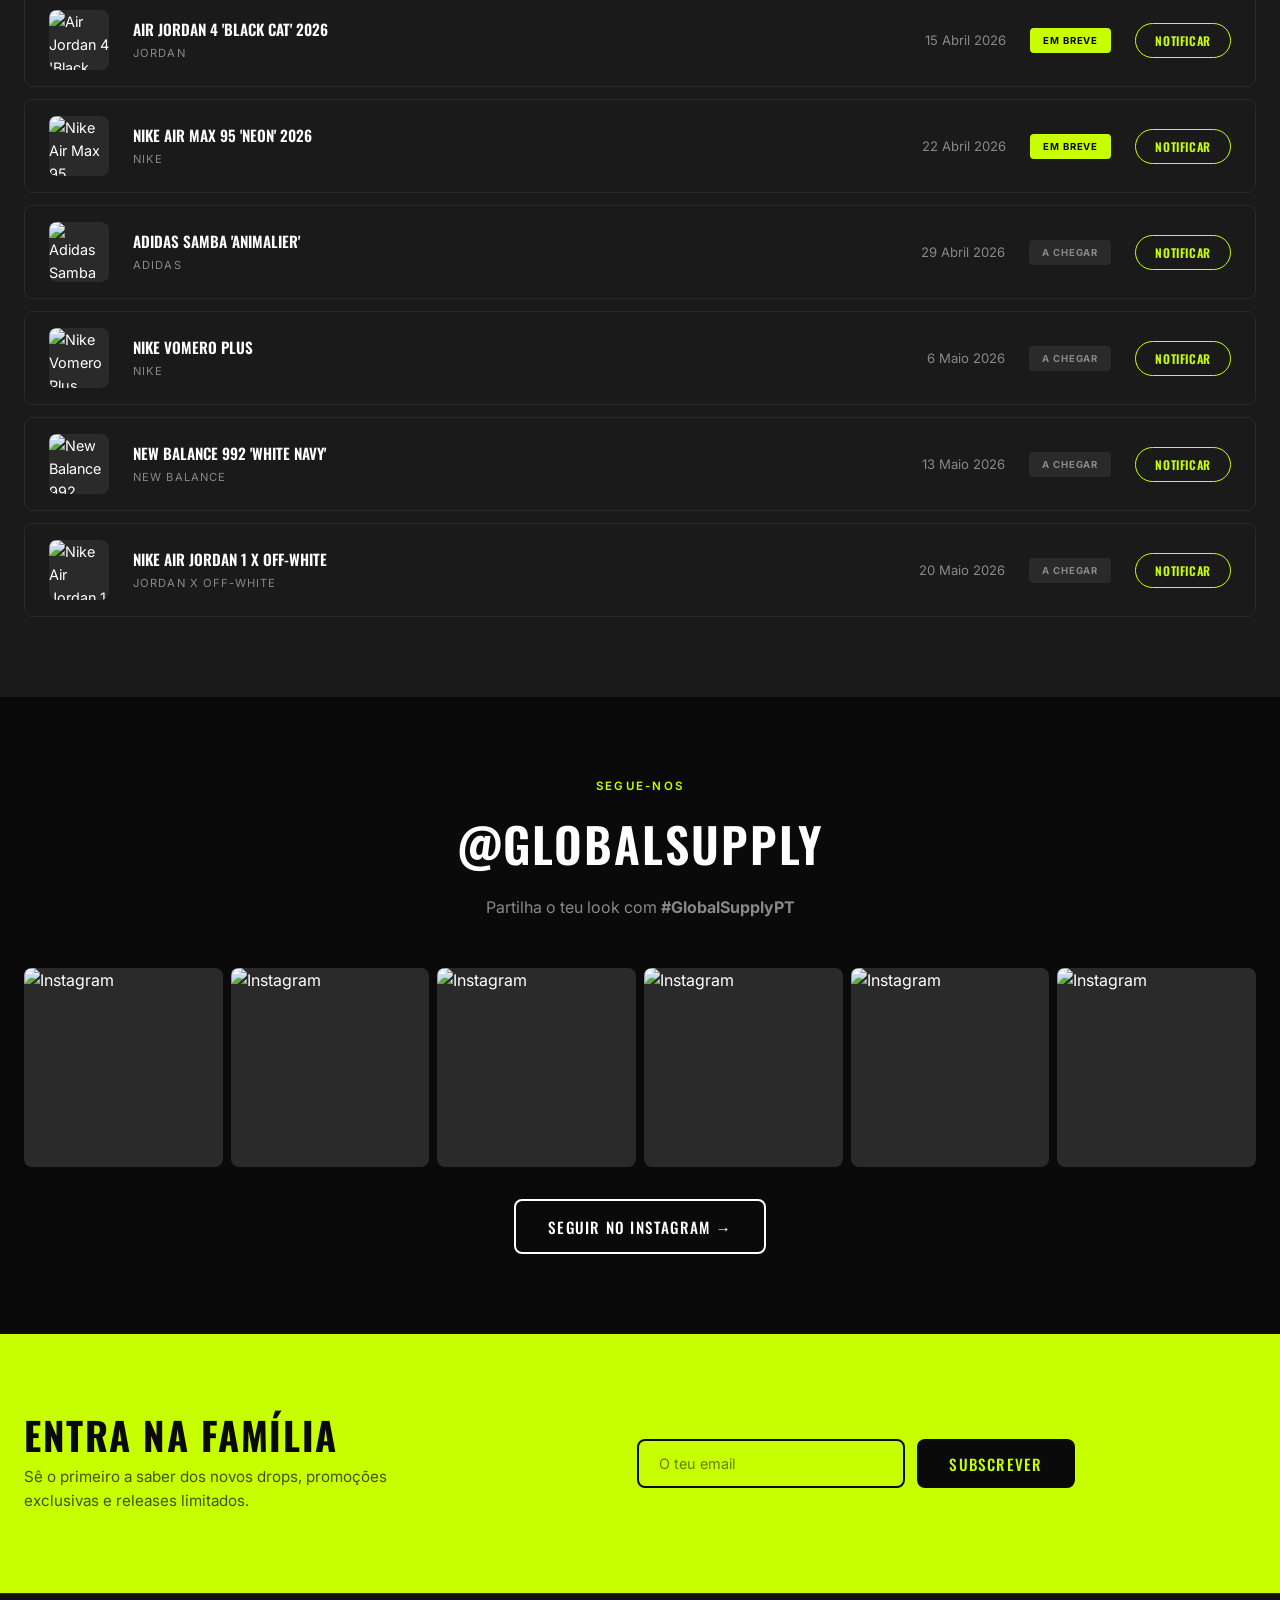
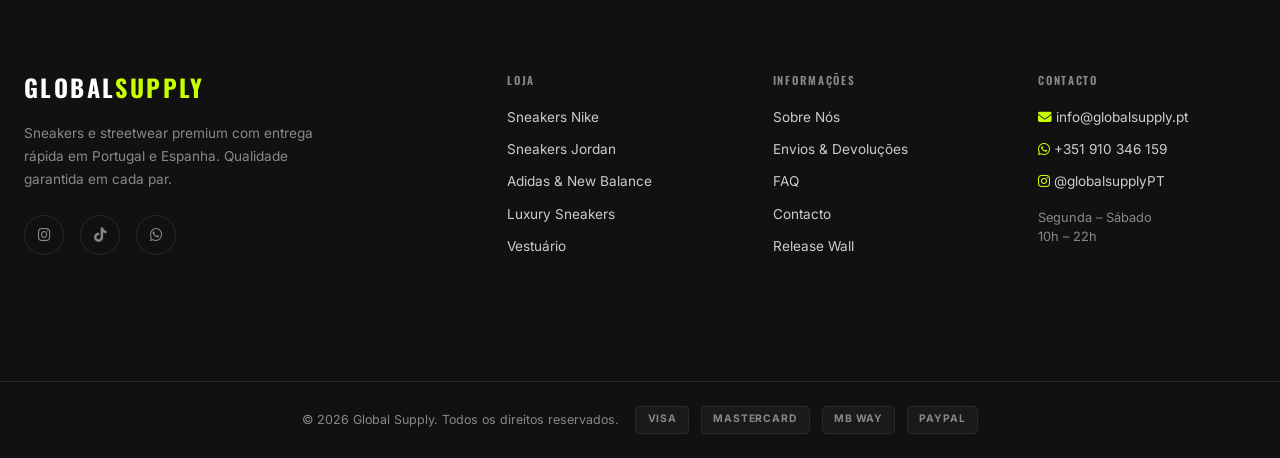
==== commit c2b02cfa: "atualizar ficheiros do site" ====
--- a/index.html
+++ b/index.html
@@ -12,20 +12,13 @@
   <link rel="stylesheet" href="css/style.css">
 </head>
 <body>
-
-<!-- ANNOUNCEMENT BAR -->
-<div class="announcement-bar">
-  <div class="announcement-track">
-    <span>🚀 Envios em 24-48h para Portugal &amp; Espanha</span>
-    <span>⭐ +2000 clientes satisfeitos</span>
-    <span>🔥 Novidades semanais em catálogo</span>
-    <span>📦 Portes grátis em compras acima de €70</span>
-    <span>🚀 Envios em 24-48h para Portugal &amp; Espanha</span>
-    <span>⭐ +2000 clientes satisfeitos</span>
-    <span>🔥 Novidades semanais em catálogo</span>
-    <span>📦 Portes grátis em compras acima de €70</span>
-  </div>
+<!-- PAGE LOADER -->
+<div id="page-loader">
+  <div class="loader-logo">GLOBAL<span>SUPPLY</span></div>
+  <div class="loader-bar-wrap"><div class="loader-bar"></div></div>
 </div>
+
+
 
 <!-- HEADER -->
 <header class="header" id="header">
@@ -193,28 +186,11 @@
 
 <!-- HERO -->
 <section class="hero">
-  <!-- VIDEO BACKGROUND — substitui os src pelos teus vídeos ou usa YouTube embed -->
+  <!-- YouTube Background: crossfade multi-vídeo via IFrame API -->
   <div class="hero-video-wrap">
-    <!-- Vídeo 1: Grupo streetwear em photoshoot urbano -->
-    <video class="hero-vid vid-a active" autoplay muted playsinline loop
-           poster="https://picsum.photos/seed/gshero/1920/1080">
-      <source src="https://videos.pexels.com/video-files/5319446/5319446-uhd_2560_1440_25fps.mp4" type="video/mp4">
-    </video>
-    <!-- Vídeo 2: Grupo urban streetwear interior -->
-    <video class="hero-vid vid-b" muted playsinline loop
-           poster="https://picsum.photos/seed/gsherob/1920/1080">
-      <source src="https://videos.pexels.com/video-files/9709838/9709838-uhd_2560_1440_25fps.mp4" type="video/mp4">
-    </video>
-    <!-- Vídeo 3: Dançarino hip-hop em túnel urbano -->
-    <video class="hero-vid vid-c" muted playsinline loop
-           poster="https://picsum.photos/seed/gshero2/1920/1080">
-      <source src="https://videos.pexels.com/video-files/13607733/13607733-uhd_2560_1440_24fps.mp4" type="video/mp4">
-    </video>
-    <!-- Vídeo 4: Hip-hop na rua -->
-    <video class="hero-vid vid-d" muted playsinline loop
-           poster="https://picsum.photos/seed/gshero3/1920/1080">
-      <source src="https://videos.pexels.com/video-files/8929221/8929221-hd_1920_1080_30fps.mp4" type="video/mp4">
-    </video>
+    <div id="yt-player-0" class="hero-yt-player active"></div>
+    <div id="yt-player-1" class="hero-yt-player inactive"></div>
+    <div class="hero-yt-fallback"></div>
   </div>
   <div class="hero-overlay"></div>
   <div class="container hero-content">
@@ -564,6 +540,7 @@
 <div class="toast" id="toast"></div>
 
 <script src="js/main.js"></script>
+<script src="https://www.youtube.com/iframe_api"></script>
 <script>
   // Render New Arrivals
   const newArrivalsGrid = document.getElementById('new-arrivals-grid');
--- a/css/style.css
+++ b/css/style.css
@@ -910,6 +910,10 @@
   gap: 2rem;
   align-items: start;
 }
+@media (max-width: 900px) {
+  .shop-layout { grid-template-columns: 1fr; }
+  .filters-sidebar { position: static; display: none; }
+}
 .filters-sidebar {
   background: var(--gray-dark);
   border-radius: var(--radius-lg);
@@ -973,15 +977,7 @@
   font-family: var(--font-body);
 }
 
-/* ---------- Page Hero (inner pages) ---------- */
-.page-hero {
-  padding: 6rem 0 3rem;
-  text-align: center;
-  background: linear-gradient(to bottom, var(--gray-dark), var(--black));
-  border-bottom: 1px solid var(--gray-mid);
-}
-.page-hero h1 { margin-bottom: 0.75rem; }
-.page-hero p { color: var(--text-muted); max-width: 500px; margin: 0 auto; }
+/* ---------- Page Hero (inner pages) — handled below ---------- */
 
 /* ---------- FAQ ---------- */
 .faq-item { border-bottom: 1px solid var(--gray-mid); }
@@ -1225,7 +1221,7 @@
 .scroll-top {
   position: fixed;
   bottom: 2rem;
-  left: 2rem;
+  right: 2rem;
   width: 42px; height: 42px;
   background: var(--gray-mid);
   color: var(--white);
@@ -1305,29 +1301,48 @@
   overflow: hidden;
 }
 
-/* Video background */
+/* Video / YouTube background */
 .hero-video-wrap {
   position: absolute;
   inset: 0;
   overflow: hidden;
   z-index: 0;
-  background: #000;
-}
-.hero-vid {
+  background: #0a0a0a;
+  pointer-events: none;
+}
+
+/* YouTube players — cover responsivo com crossfade */
+.hero-yt-player {
+  position: absolute;
+  top: 50%;
+  left: 50%;
+  width: max(100%, calc(100vh * 16 / 9));
+  height: max(100vh, calc(100% * 9 / 16));
+  transform: translate(-50%, -50%);
+  pointer-events: none;
+  transition: opacity 1.5s ease;
+  will-change: opacity, transform;
+  backface-visibility: hidden;
+  -webkit-backface-visibility: hidden;
+}
+.hero-yt-player iframe {
+  width: 100%;
+  height: 100%;
+  border: none;
+  pointer-events: none;
+}
+.hero-yt-player.active  { opacity: 1; }
+.hero-yt-player.inactive { opacity: 0; }
+
+/* Fallback escuro se YouTube não carregar (file:// ou bloqueio) */
+.hero-yt-fallback {
   position: absolute;
   inset: 0;
-  width: 100%;
-  height: 100%;
-  object-fit: cover;
-  object-position: center top;
-  opacity: 0;
-  transition: opacity 1.6s ease;
-}
-.hero-vid.active {
-  opacity: 1;
-}
-
-/* Mantém compatibilidade com hero-bg legado (fallback) */
+  background: linear-gradient(135deg, #0a0a0a 0%, #1a1a1a 100%);
+  z-index: -1;
+}
+
+/* Mantém compatibilidade com hero-bg legado */
 .hero-bg {
   position: absolute;
   inset: 0;
@@ -1340,7 +1355,7 @@
   position: absolute;
   inset: 0;
   z-index: 1;
-  background: linear-gradient(135deg, rgba(0,0,0,.80) 0%, rgba(0,0,0,.45) 60%, rgba(0,0,0,.25) 100%);
+  background: linear-gradient(135deg, rgba(0,0,0,.70) 0%, rgba(0,0,0,.35) 55%, rgba(0,0,0,.15) 100%);
 }
 .hero-content {
   position: relative;
@@ -1666,16 +1681,17 @@
 
 /* ---------- Page Hero (inner pages) ---------- */
 .page-hero {
-  position: relative; min-height: 300px;
+  position: relative; min-height: 320px;
   display: flex; align-items: flex-end;
   background-size: cover; background-position: center;
   padding-bottom: 3rem;
 }
-.page-hero-overlay { position: absolute; inset: 0; background: rgba(0,0,0,.75); }
+.page-hero-overlay { position: absolute; inset: 0; background: linear-gradient(to top, rgba(0,0,0,.85) 0%, rgba(0,0,0,.4) 60%, rgba(0,0,0,.55) 100%); }
 .page-hero-content { position: relative; z-index: 1; }
 .page-hero-content h1 { font-size: clamp(2rem, 5vw, 3.5rem); margin-bottom: .75rem; }
 .page-hero-content p { color: var(--text-muted); max-width: 500px; }
-.breadcrumb { display: flex; gap: .5rem; align-items: center; font-size: .75rem; color: var(--text-muted); margin-bottom: 1rem; }
+.breadcrumb { display: flex; gap: .5rem; align-items: center; font-size: .75rem; color: rgba(255,255,255,.5); margin-bottom: 1rem; }
+.breadcrumb a { color: rgba(255,255,255,.5); }
 .breadcrumb a:hover { color: var(--accent); }
 
 /* ---------- Hamburger ---------- */
@@ -1874,6 +1890,14 @@
 @media (max-width: 768px) {
   .nav { display: none; }
   .hamburger { display: flex; }
+  .filter-bar { flex-direction: column; align-items: flex-start; gap: .75rem; }
+  .filter-tabs { overflow-x: auto; flex-wrap: nowrap; width: 100%; padding-bottom: .35rem; -webkit-overflow-scrolling: touch; scrollbar-width: none; }
+  .filter-tabs::-webkit-scrollbar { display: none; }
+  .shop-sort { width: 100%; }
+  .shop-sort select { width: 100%; }
+  .mega-menu { min-width: 280px; left: -8px; padding: 1.25rem 1.25rem; gap: 1.5rem; }
+  .page-hero { min-height: 220px; }
+  .page-hero-content h1 { font-size: 1.8rem; }
   .footer-grid { grid-template-columns: 1fr; }
   .category-split { grid-template-columns: 1fr; }
   .insta-grid { grid-template-columns: repeat(3, 1fr); }
@@ -1899,6 +1923,10 @@
 
 @media (max-width: 480px) {
   .products-grid { grid-template-columns: repeat(2, 1fr); gap: .75rem; }
+  .scroll-top { bottom: 5.5rem; }
+  .wpp-float { bottom: 2rem; left: 1rem; }
+  .page-hero { min-height: 180px; }
+  .page-hero-content h1 { font-size: 1.4rem; }
   .insta-grid { grid-template-columns: repeat(2, 1fr); }
   .trust-grid { grid-template-columns: 1fr; }
   .hero-stats { display: none; }
@@ -1962,3 +1990,59 @@
   70%  { box-shadow: 0 0 0 14px rgba(37,211,102,0); }
   100% { box-shadow: 0 0 0 0 rgba(37,211,102,0); }
 }
+
+/* =========================================
+   PAGE LOADER
+   ========================================= */
+#page-loader {
+  position: fixed;
+  inset: 0;
+  z-index: 99999;
+  background: #0a0a0a;
+  display: flex;
+  flex-direction: column;
+  align-items: center;
+  justify-content: center;
+  gap: 1.5rem;
+  transition: opacity 0.6s ease, visibility 0.6s ease;
+}
+#page-loader.hidden {
+  opacity: 0;
+  visibility: hidden;
+  pointer-events: none;
+}
+.loader-logo {
+  font-family: var(--font-heading);
+  font-size: clamp(2rem, 6vw, 3.5rem);
+  font-weight: 700;
+  letter-spacing: 0.12em;
+  text-transform: uppercase;
+  color: #fff;
+  animation: loaderPulse 1.8s ease-in-out infinite;
+}
+.loader-logo span {
+  color: var(--accent);
+}
+.loader-bar-wrap {
+  width: clamp(120px, 30vw, 200px);
+  height: 2px;
+  background: rgba(255,255,255,0.1);
+  border-radius: 2px;
+  overflow: hidden;
+}
+.loader-bar {
+  height: 100%;
+  width: 0%;
+  background: var(--accent);
+  border-radius: 2px;
+  animation: loaderProgress 1.4s cubic-bezier(0.4, 0, 0.2, 1) forwards;
+}
+@keyframes loaderPulse {
+  0%, 100% { opacity: 1; }
+  50%       { opacity: 0.5; }
+}
+@keyframes loaderProgress {
+  0%   { width: 0%; }
+  60%  { width: 75%; }
+  100% { width: 100%; }
+}
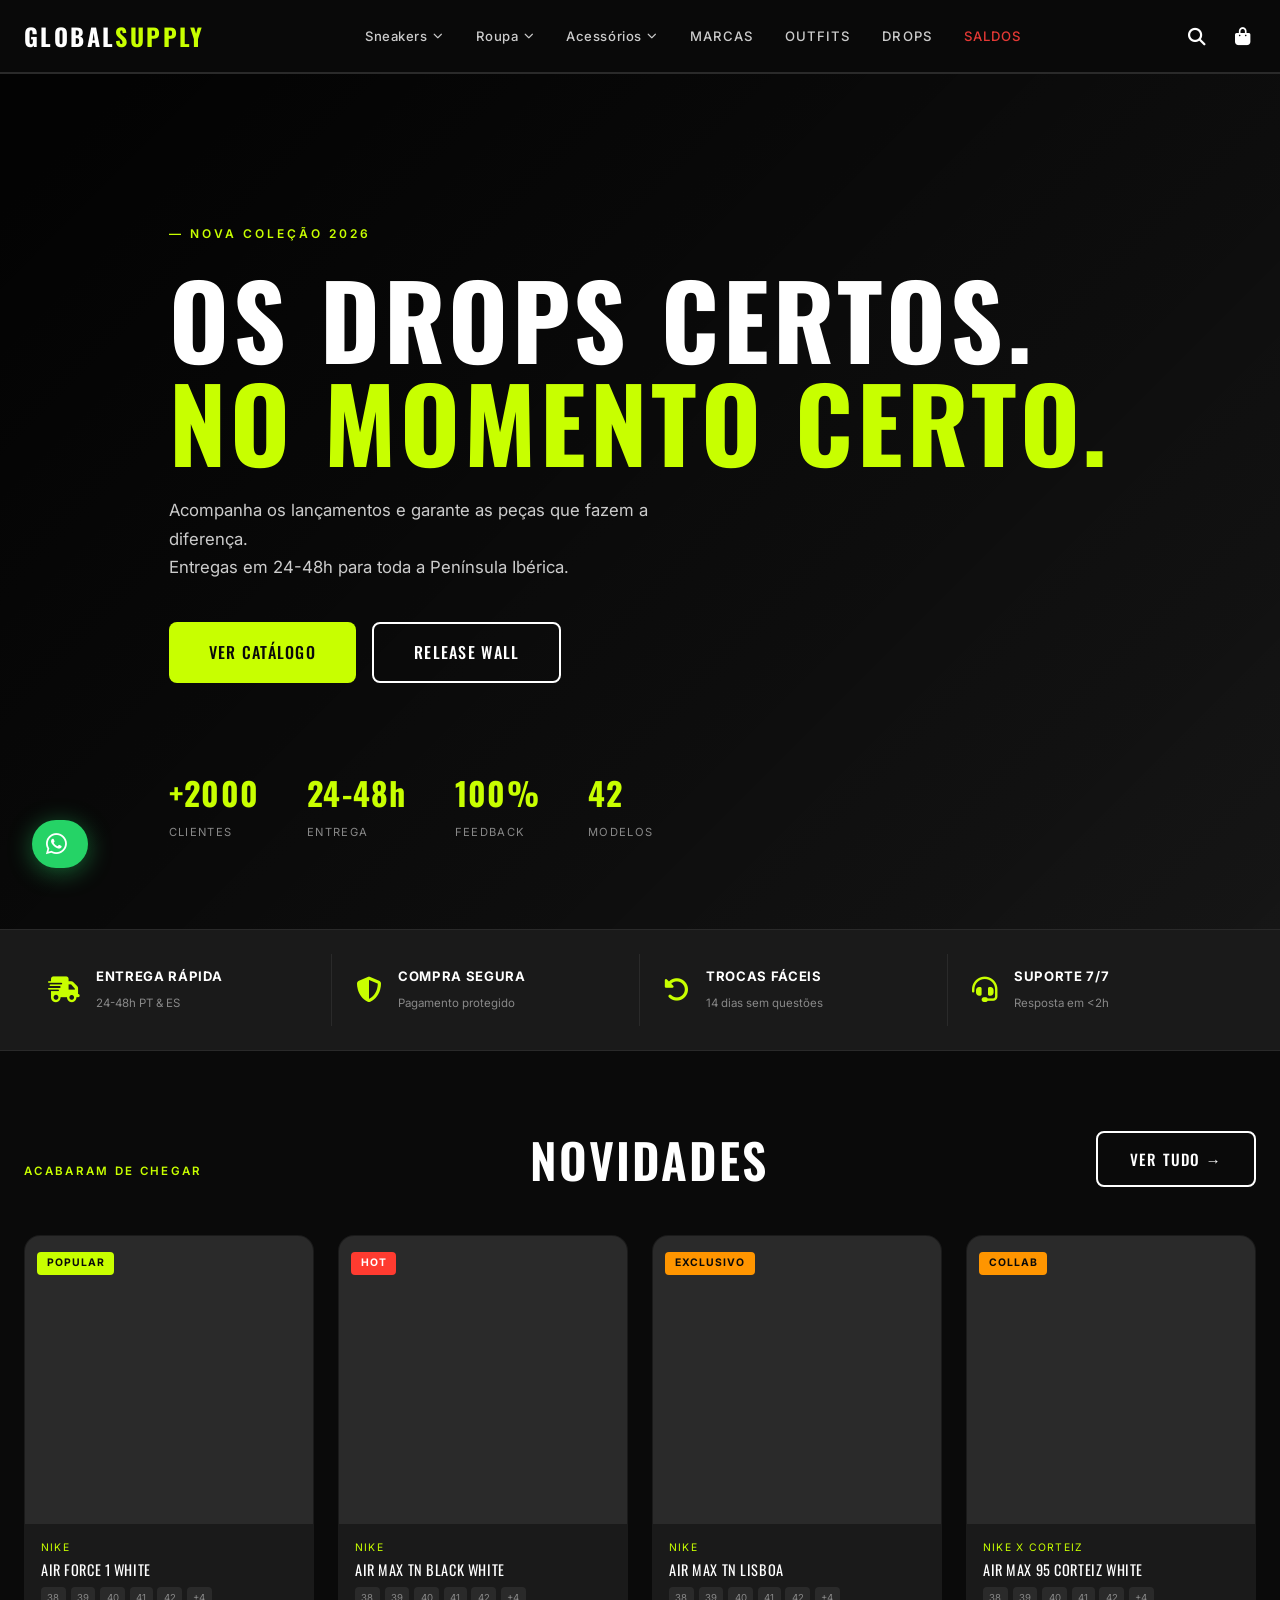
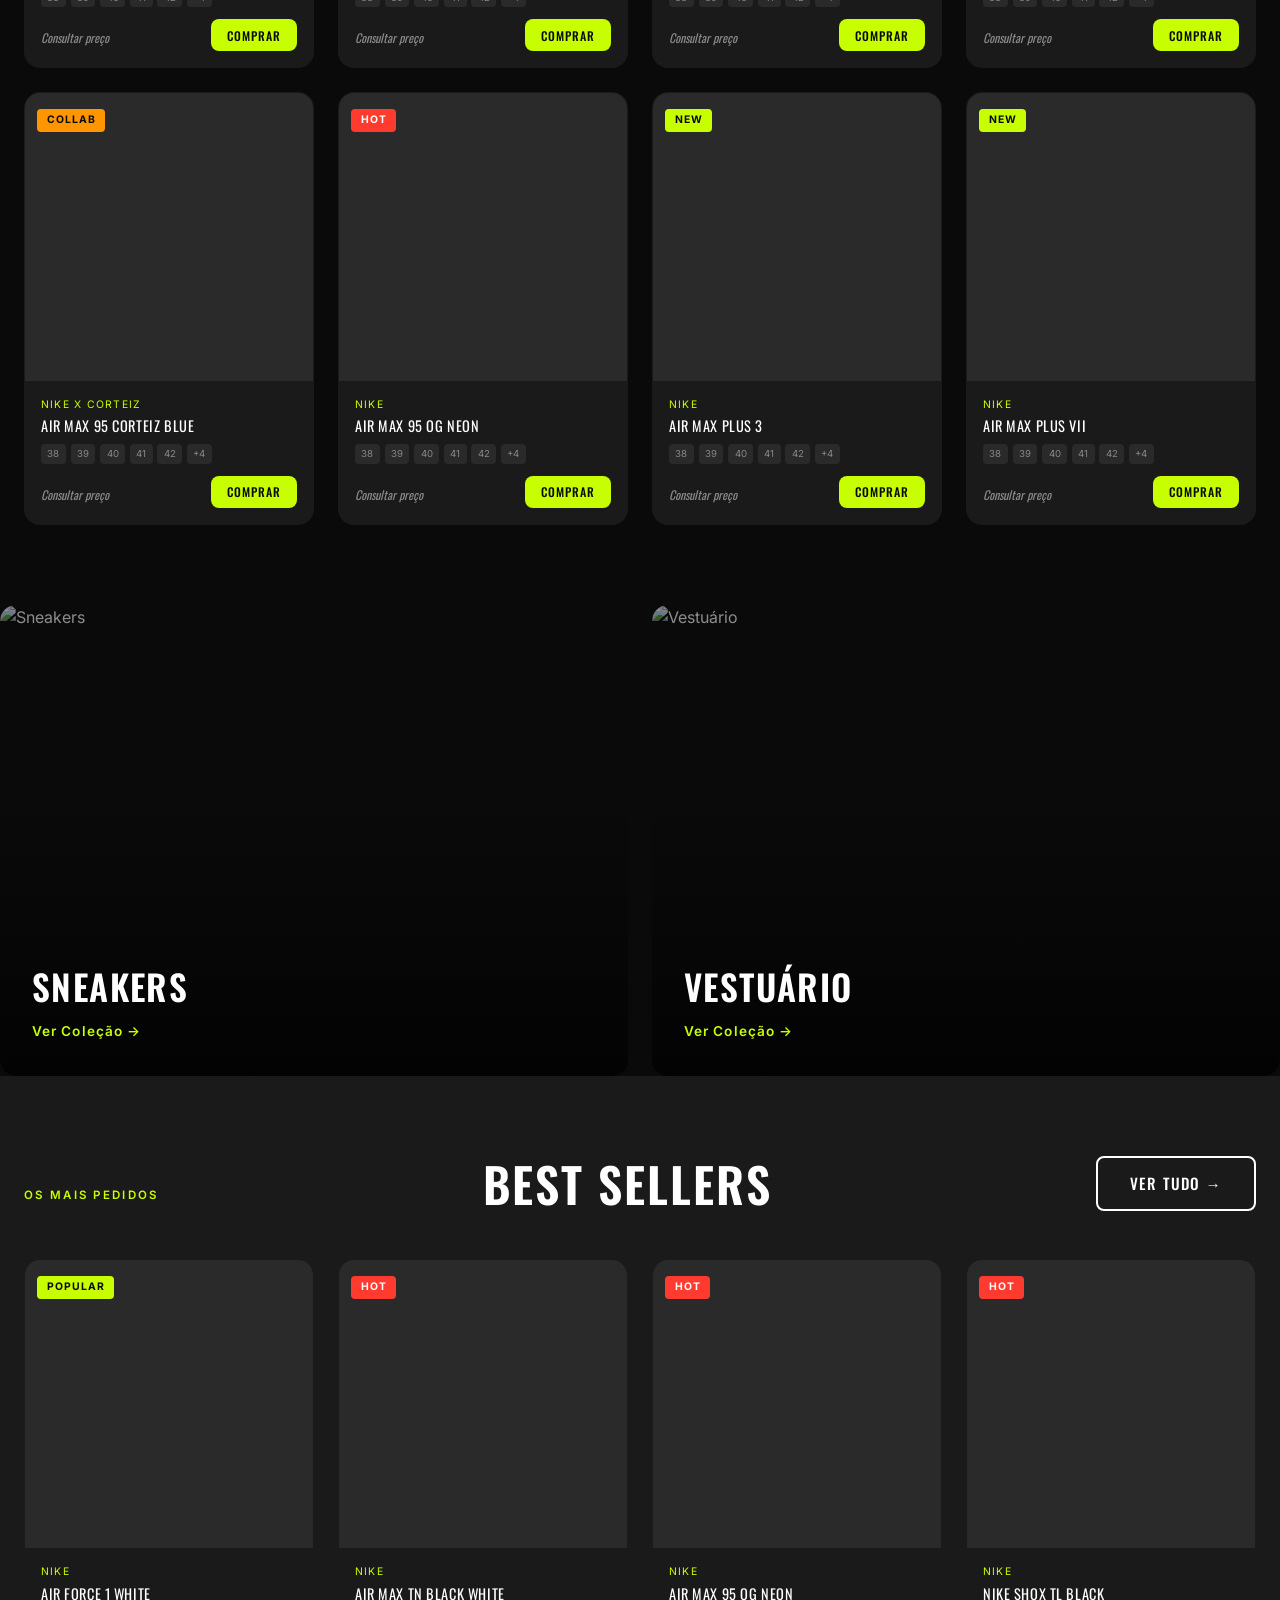
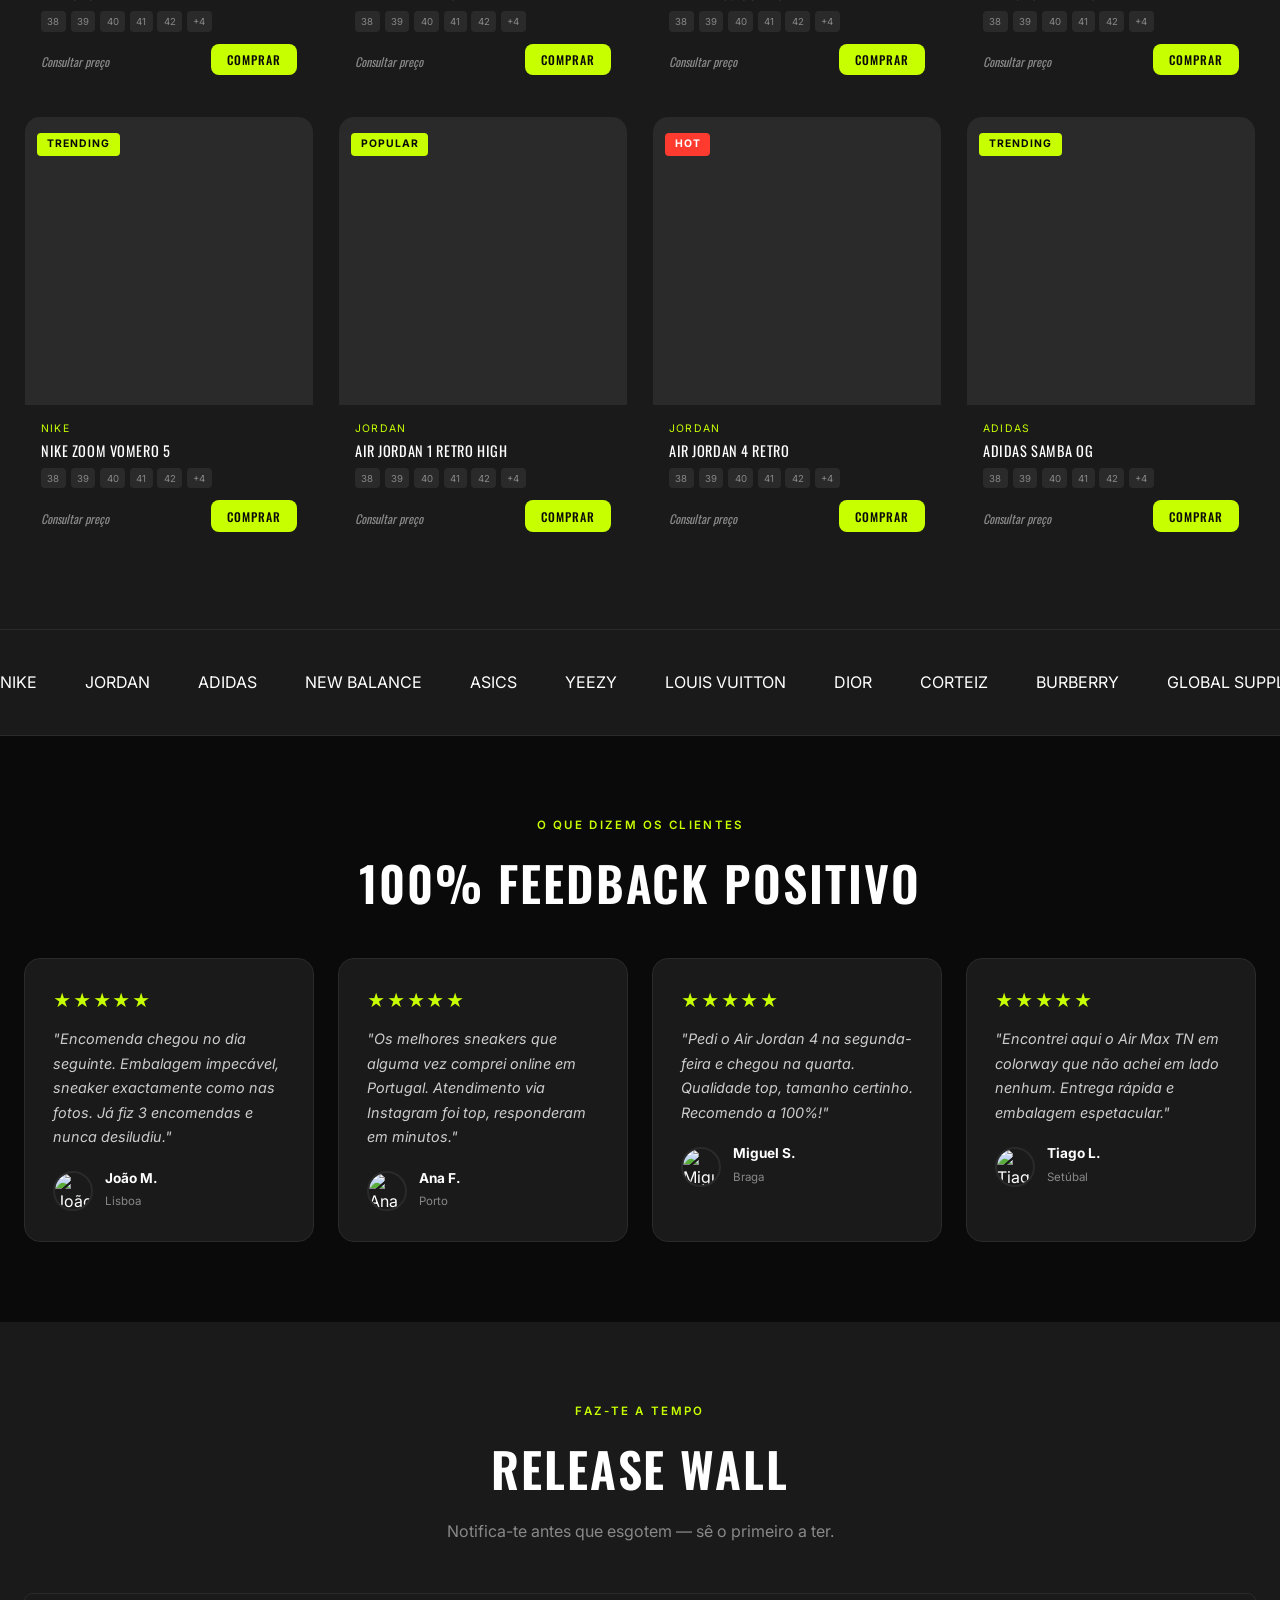
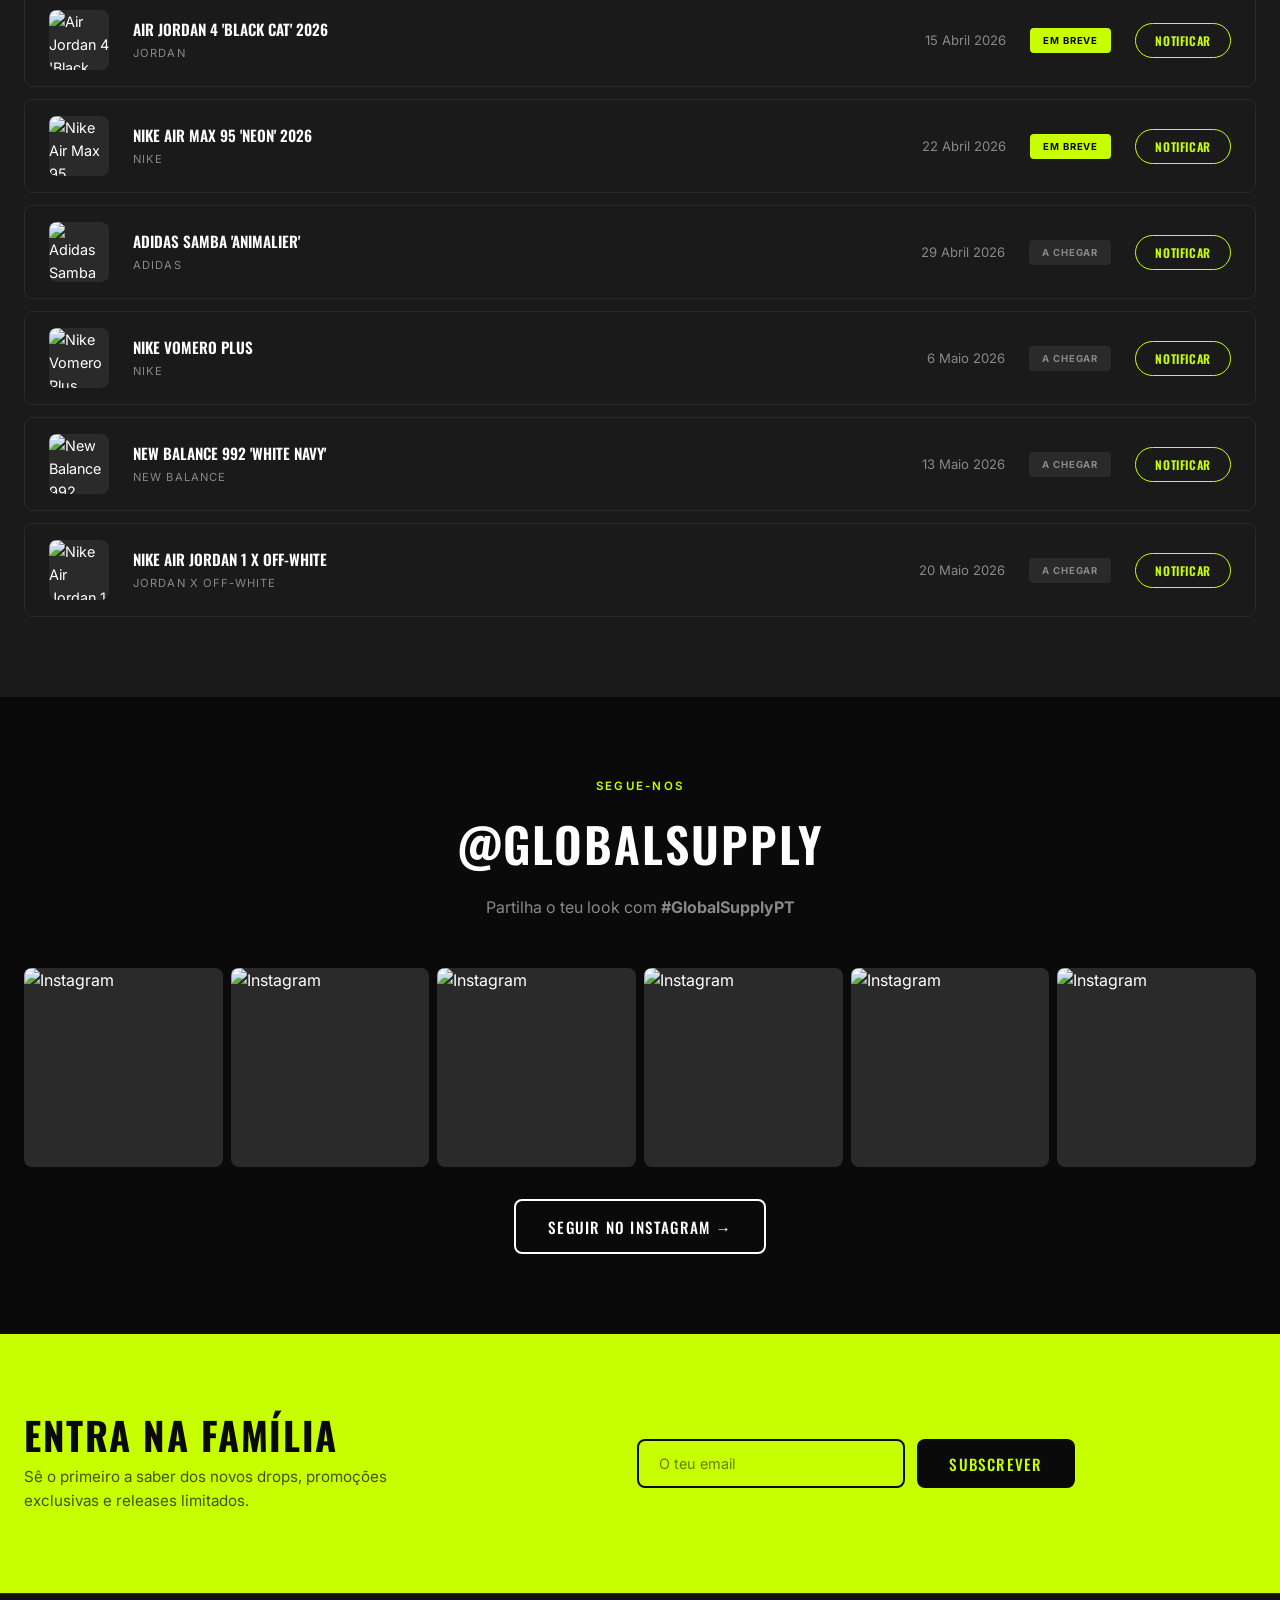
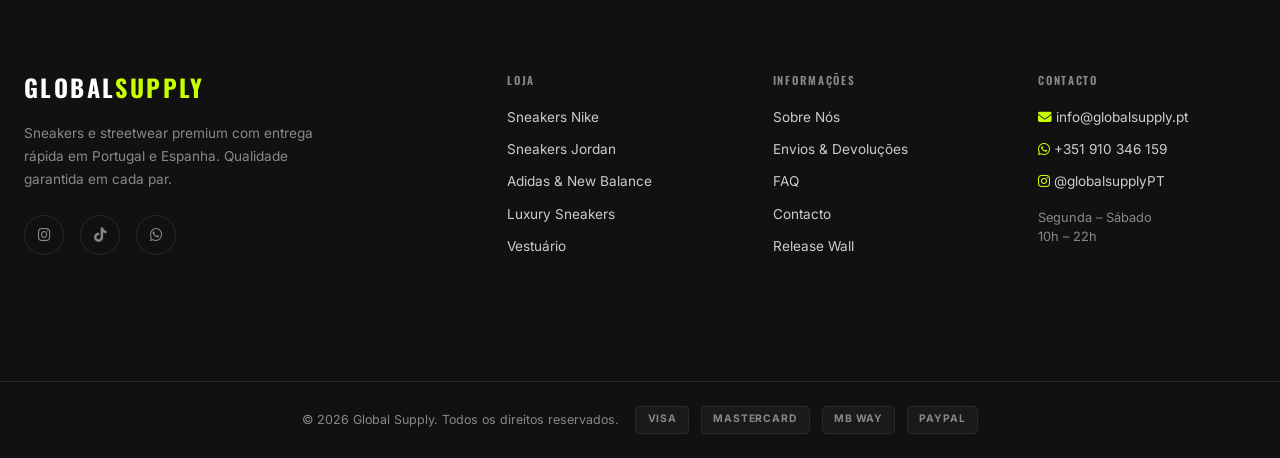
==== commit f64d7096: "Add files via upload" ====
--- a/index.html
+++ b/index.html
@@ -195,8 +195,8 @@
   <div class="hero-overlay"></div>
   <div class="container hero-content">
     <p class="hero-eyebrow">— Nova Coleção 2026</p>
-    <h1 class="hero-title">O TEU ESTILO<br><span>FALA ANTES DE TI.</span></h1>
-    <p class="hero-sub">Nike, Jordan, Adidas, New Balance e muito mais.<br>Entregas em 24-48h para toda a Península Ibérica.</p>
+    <h1 class="hero-title">Os drops certos.<br><span>No momento certo.</span></h1>
+    <p class="hero-sub">Acompanha os lançamentos e garante as peças que fazem a diferença.<br>Entregas em 24-48h para toda a Península Ibérica.</p>
     <div class="hero-ctas">
       <a href="pages/shop.html" class="btn btn-primary btn-lg">Ver Catálogo</a>
       <a href="#releases" class="btn btn-outline btn-lg">Release Wall</a>
